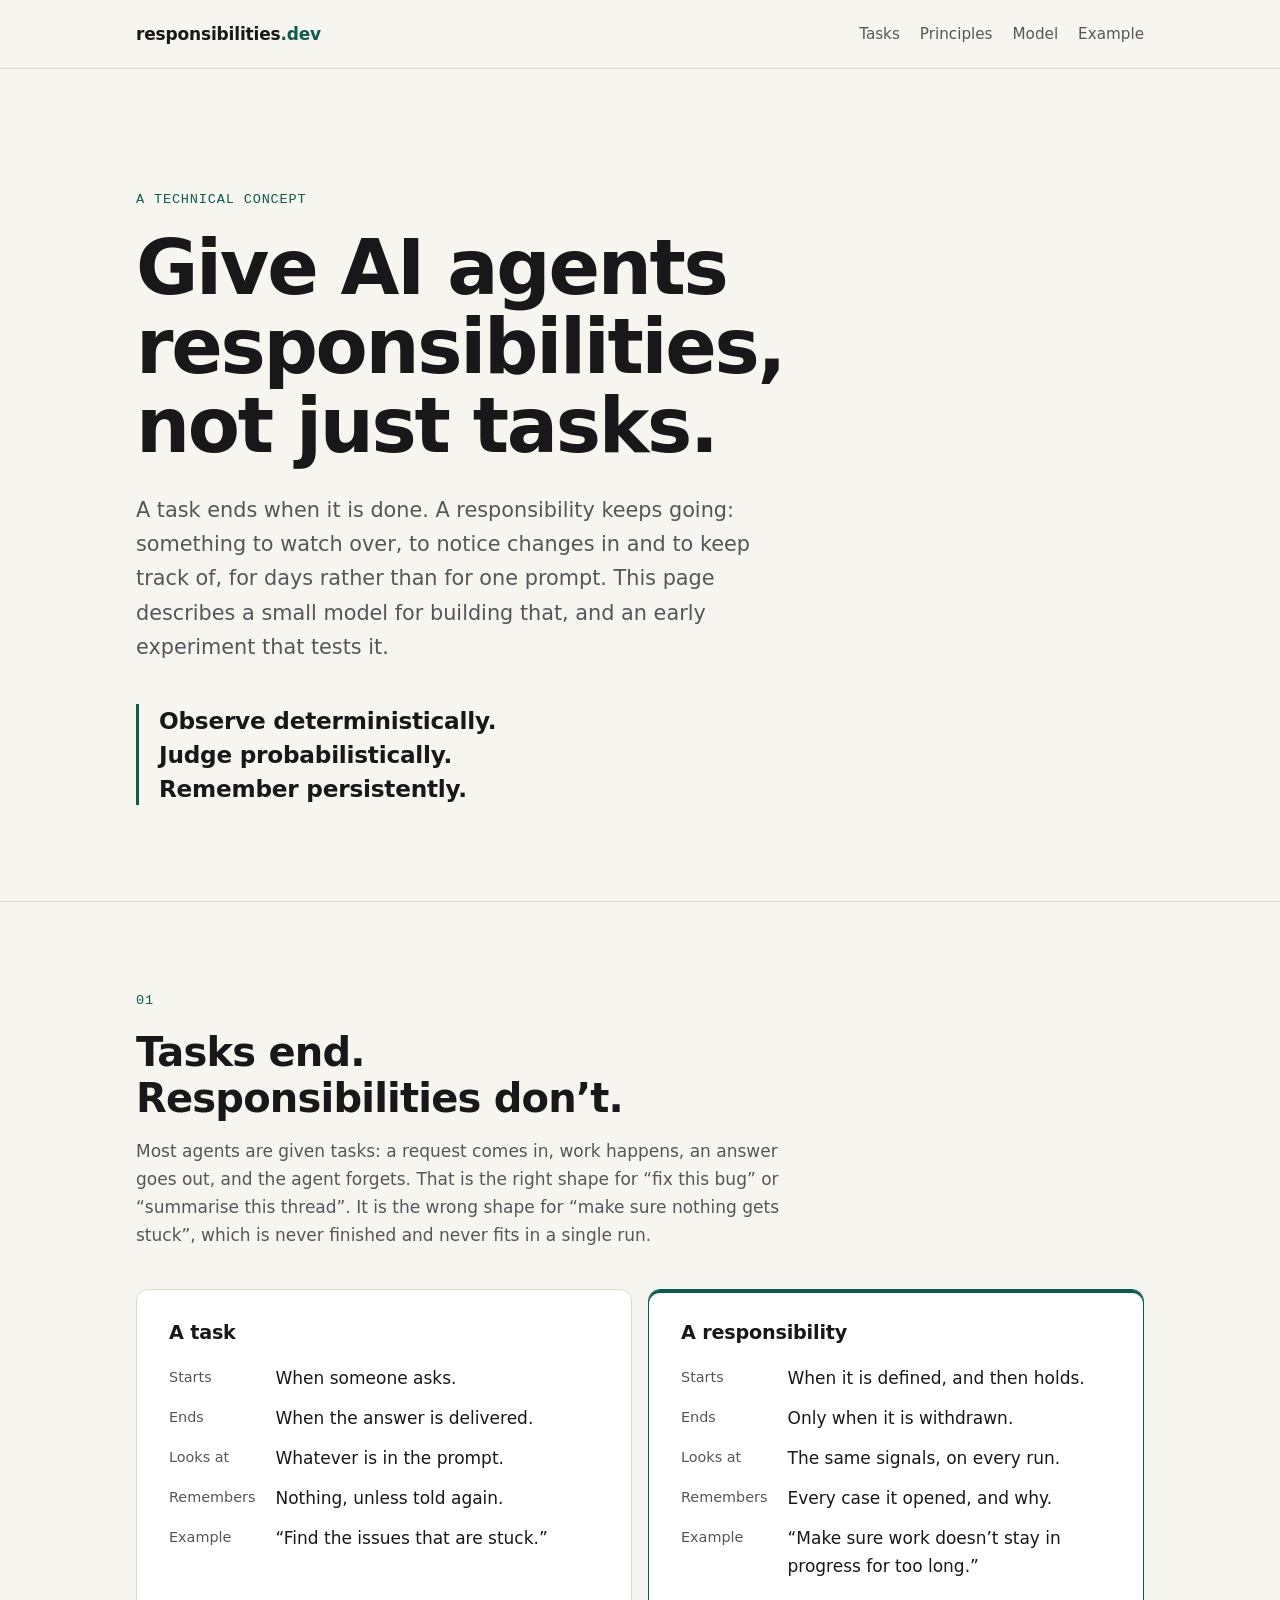
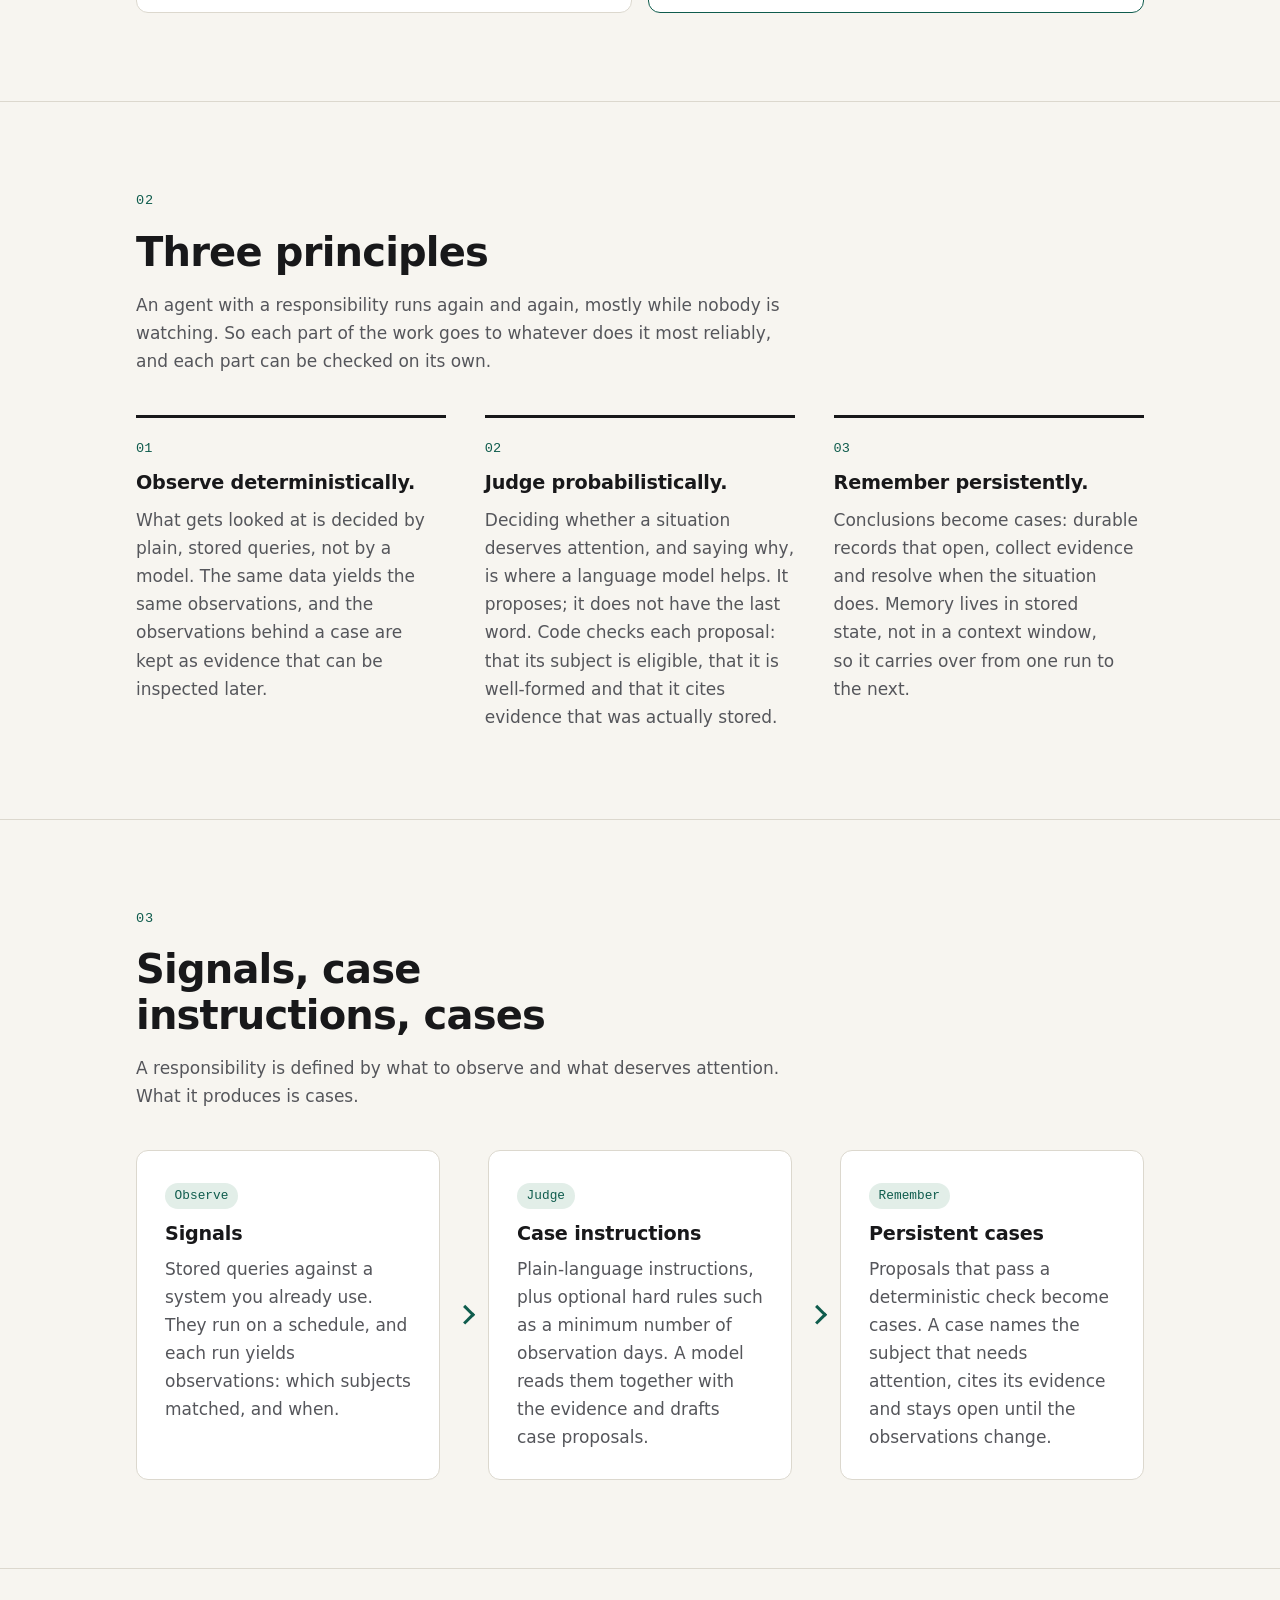
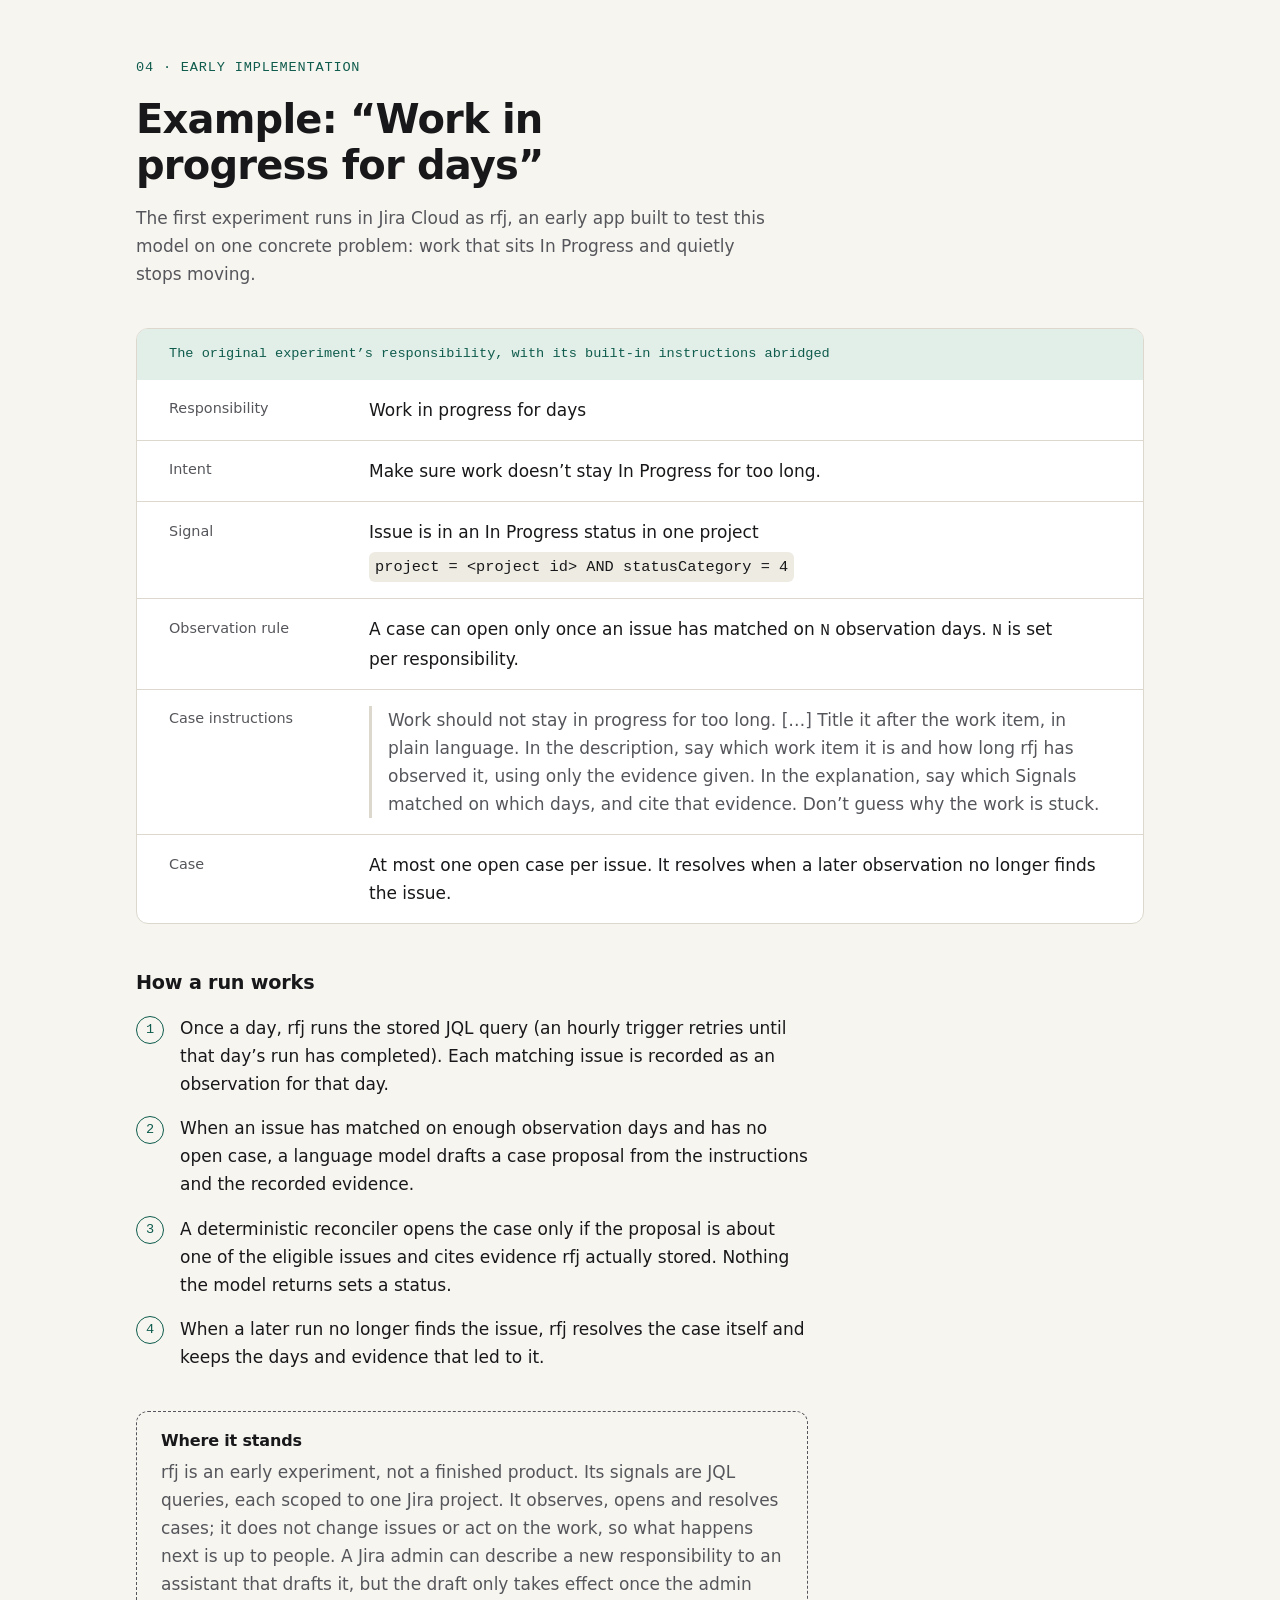
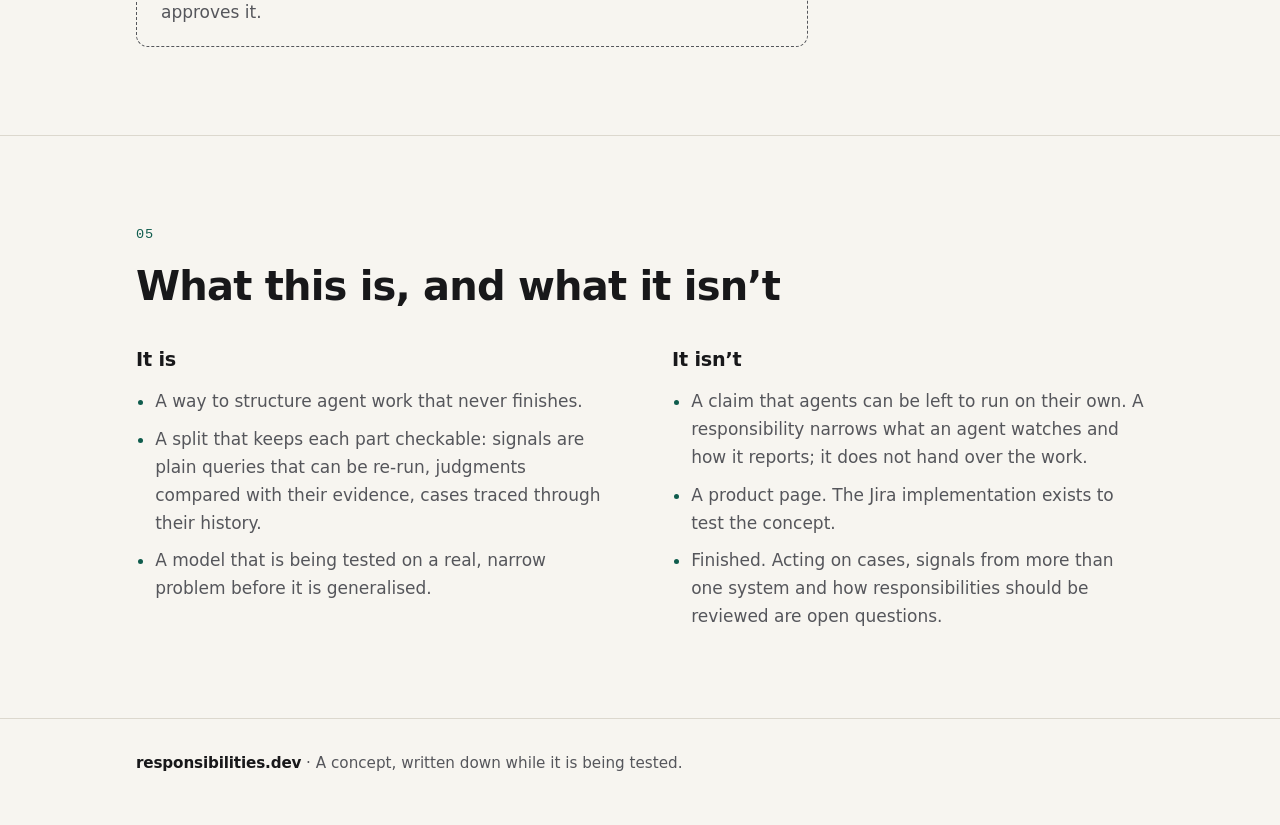
==== index.html @ e07d8abc "Add responsibilities.dev concept site One-page static site (HTML and CSS, no build or dependencies) " ====
<!doctype html>
<html lang="en">
<head>
  <meta charset="utf-8">
  <meta name="viewport" content="width=device-width, initial-scale=1">
  <title>Give AI agents responsibilities, not just tasks · responsibilities.dev</title>
  <meta name="description" content="A technical concept for AI agents with ongoing responsibilities: observe deterministically, judge probabilistically, remember persistently. Signals, case instructions and persistent cases.">
  <link rel="canonical" href="https://responsibilities.dev/">
  <meta name="color-scheme" content="light dark">
  <meta name="theme-color" content="#f7f5f0" media="(prefers-color-scheme: light)">
  <meta name="theme-color" content="#111315" media="(prefers-color-scheme: dark)">
  <meta property="og:type" content="website">
  <meta property="og:site_name" content="responsibilities.dev">
  <meta property="og:url" content="https://responsibilities.dev/">
  <meta property="og:title" content="Give AI agents responsibilities, not just tasks">
  <meta property="og:description" content="Observe deterministically. Judge probabilistically. Remember persistently. A technical concept for agents whose work never finishes.">
  <meta name="twitter:card" content="summary">
  <link rel="icon" href="favicon.svg" type="image/svg+xml">
  <link rel="stylesheet" href="styles.css">
</head>
<body>
  <a class="skip-link" href="#main">Skip to content</a>

  <header class="site-header">
    <div class="wrap header-inner">
      <a class="brand" href="./">responsibilities<span>.dev</span></a>
      <nav aria-label="On this page">
        <ul role="list">
          <li><a href="#tasks">Tasks</a></li>
          <li><a href="#principles">Principles</a></li>
          <li><a href="#model">Model</a></li>
          <li><a href="#example">Example</a></li>
        </ul>
      </nav>
    </div>
  </header>

  <main id="main" tabindex="-1">
    <section class="hero" aria-labelledby="hero-title">
      <div class="wrap">
        <p class="eyebrow">A technical concept</p>
        <h1 id="hero-title">Give AI agents responsibilities, not just&nbsp;tasks.</h1>
        <p class="lede">A task ends when it is done. A responsibility keeps going: something to watch over, to notice changes in and to keep track of, for days rather than for one prompt. This page describes a small model for building that, and an early experiment that tests it.</p>
        <p class="motto">
          <span>Observe deterministically.</span>
          <span>Judge probabilistically.</span>
          <span>Remember persistently.</span>
        </p>
      </div>
    </section>

    <section id="tasks" class="section" aria-labelledby="tasks-title">
      <div class="wrap">
        <div class="section-head">
          <p class="eyebrow">01</p>
          <h2 id="tasks-title">Tasks end. Responsibilities don’t.</h2>
          <p>Most agents are given tasks: a request comes in, work happens, an answer goes out, and the agent forgets. That is the right shape for “fix this bug” or “summarise this thread”. It is the wrong shape for “make sure nothing gets stuck”, which is never finished and never fits in a single run.</p>
        </div>
        <div class="compare">
          <article class="card">
            <h3>A task</h3>
            <dl>
              <dt>Starts</dt><dd>When someone asks.</dd>
              <dt>Ends</dt><dd>When the answer is delivered.</dd>
              <dt>Looks at</dt><dd>Whatever is in the prompt.</dd>
              <dt>Remembers</dt><dd>Nothing, unless told again.</dd>
              <dt>Example</dt><dd>“Find the issues that are stuck.”</dd>
            </dl>
          </article>
          <article class="card card-accent">
            <h3>A responsibility</h3>
            <dl>
              <dt>Starts</dt><dd>When it is defined, and then holds.</dd>
              <dt>Ends</dt><dd>Only when it is withdrawn.</dd>
              <dt>Looks at</dt><dd>The same signals, on every run.</dd>
              <dt>Remembers</dt><dd>Every case it opened, and why.</dd>
              <dt>Example</dt><dd>“Make sure work doesn’t stay in progress for too long.”</dd>
            </dl>
          </article>
        </div>
      </div>
    </section>

    <section id="principles" class="section" aria-labelledby="principles-title">
      <div class="wrap">
        <div class="section-head">
          <p class="eyebrow">02</p>
          <h2 id="principles-title">Three principles</h2>
          <p>An agent with a responsibility runs again and again, mostly while nobody is watching. So each part of the work goes to whatever does it most reliably, and each part can be checked on its own.</p>
        </div>
        <ol class="principles" role="list">
          <li>
            <h3>Observe deterministically.</h3>
            <p>What gets looked at is decided by plain, stored queries, not by a model. The same data yields the same observations, and the observations behind a case are kept as evidence that can be inspected later.</p>
          </li>
          <li>
            <h3>Judge probabilistically.</h3>
            <p>Deciding whether a situation deserves attention, and saying why, is where a language model helps. It proposes; it does not have the last word. Code checks each proposal: that its subject is eligible, that it is well-formed and that it cites evidence that was actually stored.</p>
          </li>
          <li>
            <h3>Remember persistently.</h3>
            <p>Conclusions become cases: durable records that open, collect evidence and resolve when the situation does. Memory lives in stored state, not in a context window, so it carries over from one run to the next.</p>
          </li>
        </ol>
      </div>
    </section>

    <section id="model" class="section" aria-labelledby="model-title">
      <div class="wrap">
        <div class="section-head">
          <p class="eyebrow">03</p>
          <h2 id="model-title">Signals, case instructions, cases</h2>
          <p>A responsibility is defined by what to observe and what deserves attention. What it produces is cases.</p>
        </div>
        <ol class="flow" role="list">
          <li>
            <p class="tag">Observe</p>
            <h3>Signals</h3>
            <p>Stored queries against a system you already use. They run on a schedule, and each run yields observations: which subjects matched, and when.</p>
          </li>
          <li>
            <p class="tag">Judge</p>
            <h3>Case instructions</h3>
            <p>Plain-language instructions, plus optional hard rules such as a minimum number of observation days. A model reads them together with the evidence and drafts case proposals.</p>
          </li>
          <li>
            <p class="tag">Remember</p>
            <h3>Persistent cases</h3>
            <p>Proposals that pass a deterministic check become cases. A case names the subject that needs attention, cites its evidence and stays open until the observations change.</p>
          </li>
        </ol>
      </div>
    </section>

    <section id="example" class="section" aria-labelledby="example-title">
      <div class="wrap">
        <div class="section-head">
          <p class="eyebrow">04 · Early implementation</p>
          <h2 id="example-title">Example: “Work in progress for days”</h2>
          <p>The first experiment runs in Jira Cloud as rfj, an early app built to test this model on one concrete problem: work that sits In Progress and quietly stops moving.</p>
        </div>

        <figure class="spec">
          <figcaption>The original experiment’s responsibility, with its built-in instructions abridged</figcaption>
          <dl>
            <div>
              <dt>Responsibility</dt>
              <dd>Work in progress for days</dd>
            </div>
            <div>
              <dt>Intent</dt>
              <dd>Make sure work doesn’t stay In Progress for too long.</dd>
            </div>
            <div>
              <dt>Signal</dt>
              <dd>Issue is in an In Progress status in one project<br><code>project = &lt;project id&gt; AND statusCategory = 4</code></dd>
            </div>
            <div>
              <dt>Observation rule</dt>
              <dd>A case can open only once an issue has matched on <var>N</var> observation days. <var>N</var> is set per responsibility.</dd>
            </div>
            <div>
              <dt>Case instructions</dt>
              <dd>
                <blockquote>
                  <p>Work should not stay in progress for too long. […] Title it after the work item, in plain language. In the description, say which work item it is and how long rfj has observed it, using only the evidence given. In the explanation, say which Signals matched on which days, and cite that evidence. Don’t guess why the work is stuck.</p>
                </blockquote>
              </dd>
            </div>
            <div>
              <dt>Case</dt>
              <dd>At most one open case per issue. It resolves when a later observation no longer finds the issue.</dd>
            </div>
          </dl>
        </figure>

        <h3 class="subhead">How a run works</h3>
        <ol class="steps" role="list">
          <li>Once a day, rfj runs the stored JQL query (an hourly trigger retries until that day’s run has completed). Each matching issue is recorded as an observation for that day.</li>
          <li>When an issue has matched on enough observation days and has no open case, a language model drafts a case proposal from the instructions and the recorded evidence.</li>
          <li>A deterministic reconciler opens the case only if the proposal is about one of the eligible issues and cites evidence rfj actually stored. Nothing the model returns sets a status.</li>
          <li>When a later run no longer finds the issue, rfj resolves the case itself and keeps the days and evidence that led to it.</li>
        </ol>

        <aside class="note" aria-labelledby="note-title">
          <h3 id="note-title">Where it stands</h3>
          <p>rfj is an early experiment, not a finished product. Its signals are JQL queries, each scoped to one Jira project. It observes, opens and resolves cases; it does not change issues or act on the work, so what happens next is up to people. A Jira admin can describe a new responsibility to an assistant that drafts it, but the draft only takes effect once the admin approves it.</p>
        </aside>
      </div>
    </section>

    <section id="scope" class="section" aria-labelledby="scope-title">
      <div class="wrap">
        <div class="section-head">
          <p class="eyebrow">05</p>
          <h2 id="scope-title">What this is, and what it isn’t</h2>
        </div>
        <div class="columns">
          <div>
            <h3>It is</h3>
            <ul>
              <li>A way to structure agent work that never finishes.</li>
              <li>A split that keeps each part checkable: signals are plain queries that can be re-run, judgments compared with their evidence, cases traced through their history.</li>
              <li>A model that is being tested on a real, narrow problem before it is generalised.</li>
            </ul>
          </div>
          <div>
            <h3>It isn’t</h3>
            <ul>
              <li>A claim that agents can be left to run on their own. A responsibility narrows what an agent watches and how it reports; it does not hand over the work.</li>
              <li>A product page. The Jira implementation exists to test the concept.</li>
              <li>Finished. Acting on cases, signals from more than one system and how responsibilities should be reviewed are open questions.</li>
            </ul>
          </div>
        </div>
      </div>
    </section>
  </main>

  <footer class="site-footer">
    <div class="wrap">
      <p><span class="brand-text">responsibilities.dev</span> · A concept, written down while it is being tested.</p>
    </div>
  </footer>
</body>
</html>
---- styles.css ----
:root {
  color-scheme: light dark;
  --bg: #f7f5f0;
  --surface: #ffffff;
  --ink: #18181a;
  --muted: #55565b;
  --line: #dcd8ce;
  --accent: #0f5c4d;
  --accent-soft: #e2eee8;
  --code-bg: #eeebe3;
  --wrap: 68rem;
  --measure: 42rem;
  --radius: 12px;
  --sans: system-ui, -apple-system, "Segoe UI", Roboto, "Helvetica Neue", Arial, sans-serif;
  --mono: ui-monospace, SFMono-Regular, Menlo, Consolas, "Liberation Mono", monospace;
}

@media (prefers-color-scheme: dark) {
  :root {
    --bg: #111315;
    --surface: #181b1e;
    --ink: #ecebe6;
    --muted: #a8aaad;
    --line: #2d3135;
    --accent: #6fd3bb;
    --accent-soft: #15302a;
    --code-bg: #20252a;
  }
}

*,
*::before,
*::after {
  box-sizing: border-box;
}

html {
  -webkit-text-size-adjust: 100%;
  text-size-adjust: 100%;
}

@media (prefers-reduced-motion: no-preference) {
  html {
    scroll-behavior: smooth;
  }
}

body {
  margin: 0;
  background: var(--bg);
  color: var(--ink);
  font: 1.0625rem/1.65 var(--sans);
}

h1,
h2,
h3 {
  line-height: 1.15;
  text-wrap: balance;
  overflow-wrap: break-word;
}

p,
li,
dd {
  text-wrap: pretty;
}

a {
  color: var(--accent);
  text-underline-offset: 0.2em;
}

:focus-visible {
  outline: 3px solid var(--accent);
  outline-offset: 3px;
  border-radius: 4px;
}

main:focus {
  outline: none;
}

code {
  font-family: var(--mono);
  font-size: 0.9em;
  background: var(--code-bg);
  border-radius: 6px;
  padding: 0.15em 0.4em;
  overflow-wrap: anywhere;
}

var {
  font-family: var(--mono);
  font-style: normal;
  font-size: 0.95em;
}

.wrap {
  max-width: var(--wrap);
  margin-inline: auto;
  padding-inline: clamp(1.25rem, 4vw, 2.5rem);
}

.skip-link {
  position: absolute;
  left: 1rem;
  top: -4rem;
  z-index: 10;
  padding: 0.6rem 1rem;
  background: var(--ink);
  color: var(--bg);
  border-radius: 8px;
  font-weight: 600;
  text-decoration: none;
}

.skip-link:focus {
  top: 1rem;
}

/* Header */

.site-header {
  border-bottom: 1px solid var(--line);
}

.header-inner {
  display: flex;
  flex-wrap: wrap;
  align-items: center;
  justify-content: space-between;
  gap: 0.5rem 1.5rem;
  padding-block: 1rem;
}

.brand,
.brand-text {
  font-weight: 700;
  letter-spacing: -0.01em;
  color: var(--ink);
}

.brand {
  text-decoration: none;
}

.brand span {
  color: var(--accent);
}

.site-header ul {
  display: flex;
  flex-wrap: wrap;
  gap: 0.25rem 1.25rem;
  margin: 0;
  padding: 0;
  list-style: none;
  font-size: 0.95rem;
}

.site-header nav a {
  display: inline-block;
  padding-block: 0.35rem;
  color: var(--muted);
  text-decoration: none;
}

.site-header nav a:hover {
  color: var(--ink);
  text-decoration: underline;
}

/* Hero */

.hero {
  padding-block: clamp(3.5rem, 10vw, 7.5rem) clamp(3rem, 8vw, 6rem);
}

.eyebrow {
  margin: 0 0 1rem;
  color: var(--accent);
  font-family: var(--mono);
  font-size: 0.85rem;
  letter-spacing: 0.06em;
  text-transform: uppercase;
}

h1 {
  max-width: 15ch;
  margin: 0;
  font-size: clamp(2.5rem, 4.5vw + 1.25rem, 4.75rem);
  line-height: 1.04;
  letter-spacing: -0.03em;
}

.lede {
  max-width: var(--measure);
  margin: 1.75rem 0 0;
  color: var(--muted);
  font-size: clamp(1.125rem, 0.5vw + 1rem, 1.3rem);
}

.motto {
  margin: 2.5rem 0 0;
  padding-left: 1.25rem;
  border-left: 3px solid var(--accent);
  font-size: clamp(1.15rem, 1vw + 0.9rem, 1.45rem);
  font-weight: 600;
  line-height: 1.45;
  letter-spacing: -0.01em;
}

.motto span {
  display: block;
}

/* Sections */

.section {
  padding-block: clamp(3rem, 8vw, 5.5rem);
  border-top: 1px solid var(--line);
}

.section-head {
  max-width: var(--measure);
  margin-bottom: 2.5rem;
}

.section-head h2 {
  margin: 0;
  font-size: clamp(1.75rem, 2vw + 1rem, 2.5rem);
  letter-spacing: -0.02em;
}

.section-head h2 + p {
  margin: 1rem 0 0;
  color: var(--muted);
}

h3 {
  margin: 0;
  font-size: 1.2rem;
  letter-spacing: -0.01em;
}

/* Tasks vs responsibilities */

.compare {
  display: grid;
  grid-template-columns: repeat(auto-fit, minmax(min(100%, 22rem), 1fr));
  gap: 1rem;
}

.card {
  padding: clamp(1.25rem, 3vw, 2rem);
  background: var(--surface);
  border: 1px solid var(--line);
  border-radius: var(--radius);
}

.card-accent {
  border-color: var(--accent);
  box-shadow: inset 0 3px 0 var(--accent);
}

.card dl {
  display: grid;
  grid-template-columns: max-content 1fr;
  gap: 0.75rem 1.25rem;
  margin: 1.25rem 0 0;
}

.card dt {
  color: var(--muted);
  font-size: 0.9rem;
  padding-top: 0.1rem;
}

.card dd {
  margin: 0;
}

/* Principles */

.principles {
  display: grid;
  grid-template-columns: repeat(auto-fit, minmax(min(100%, 18rem), 1fr));
  gap: clamp(1.5rem, 3vw, 2.5rem);
  margin: 0;
  padding: 0;
  list-style: none;
  counter-reset: principle;
}

.principles li {
  counter-increment: principle;
  padding-top: 1.25rem;
  border-top: 3px solid var(--ink);
}

.principles li::before {
  content: counter(principle, decimal-leading-zero);
  content: counter(principle, decimal-leading-zero) / "";
  display: block;
  margin-bottom: 0.75rem;
  color: var(--accent);
  font-family: var(--mono);
  font-size: 0.85rem;
}

.principles p {
  margin: 0.75rem 0 0;
  color: var(--muted);
}

/* Flow: signals -> case instructions -> cases */

.flow {
  display: grid;
  grid-template-columns: repeat(3, 1fr);
  gap: 3rem;
  margin: 0;
  padding: 0;
  list-style: none;
}

.flow li {
  position: relative;
  padding: clamp(1.25rem, 2.5vw, 1.75rem);
  background: var(--surface);
  border: 1px solid var(--line);
  border-radius: var(--radius);
}

/* Arrow between steps, drawn with borders so it has no text to announce. */
.flow li + li::before {
  content: "";
  position: absolute;
  top: 50%;
  left: -1.95rem;
  width: 0.9rem;
  height: 0.9rem;
  border-top: 3px solid var(--accent);
  border-right: 3px solid var(--accent);
  transform: translateY(-50%) rotate(45deg);
}

.flow .tag {
  display: inline-block;
  margin: 0 0 0.9rem;
  padding: 0.15rem 0.6rem;
  background: var(--accent-soft);
  color: var(--accent);
  border-radius: 999px;
  font-family: var(--mono);
  font-size: 0.8rem;
}

.flow li > p:last-child {
  margin: 0.6rem 0 0;
  color: var(--muted);
}

@media (max-width: 56rem) {
  .flow {
    grid-template-columns: 1fr;
    gap: 2.75rem;
  }

  .flow li + li::before {
    top: -1.85rem;
    left: 50%;
    transform: translateX(-50%) rotate(135deg);
  }
}

/* Example */

.spec {
  margin: 0;
  background: var(--surface);
  border: 1px solid var(--line);
  border-radius: var(--radius);
  overflow: hidden;
}

.spec figcaption {
  padding: 0.9rem clamp(1.25rem, 3vw, 2rem);
  background: var(--accent-soft);
  color: var(--accent);
  font-family: var(--mono);
  font-size: 0.85rem;
}

.spec dl {
  margin: 0;
}

.spec dl > div {
  display: grid;
  grid-template-columns: 11rem 1fr;
  gap: 0.25rem 1.5rem;
  padding: 1rem clamp(1.25rem, 3vw, 2rem);
  border-top: 1px solid var(--line);
}

.spec dl > div:first-child {
  border-top: 0;
}

.spec dt {
  color: var(--muted);
  font-size: 0.9rem;
  padding-top: 0.1rem;
}

.spec dd {
  margin: 0;
}

.spec dd code {
  display: inline-block;
  margin-top: 0.4rem;
}

.spec blockquote {
  margin: 0;
  padding-left: 1rem;
  border-left: 3px solid var(--line);
  color: var(--muted);
}

.spec blockquote p {
  margin: 0;
}

@media (max-width: 40rem) {
  .spec dl > div {
    grid-template-columns: 1fr;
  }
}

.subhead {
  margin: 3rem 0 1.25rem;
}

.steps {
  max-width: var(--measure);
  margin: 0;
  padding: 0;
  list-style: none;
  counter-reset: step;
}

.steps li {
  position: relative;
  counter-increment: step;
  padding-left: 2.75rem;
}

.steps li + li {
  margin-top: 1rem;
}

.steps li::before {
  content: counter(step);
  content: counter(step) / "";
  position: absolute;
  left: 0;
  top: 0.1rem;
  display: grid;
  place-items: center;
  width: 1.75rem;
  height: 1.75rem;
  border: 1.5px solid var(--accent);
  border-radius: 50%;
  color: var(--accent);
  font-family: var(--mono);
  font-size: 0.85rem;
}

.note {
  max-width: var(--measure);
  margin-top: 2.5rem;
  padding: 1.25rem 1.5rem;
  border: 1px dashed var(--muted);
  border-radius: var(--radius);
}

.note h3 {
  font-size: 1rem;
}

.note p {
  margin: 0.5rem 0 0;
  color: var(--muted);
}

/* Scope */

.columns {
  display: grid;
  grid-template-columns: repeat(auto-fit, minmax(min(100%, 22rem), 1fr));
  gap: 2rem clamp(2rem, 5vw, 4rem);
}

.columns ul {
  margin: 1rem 0 0;
  padding-left: 1.2rem;
  color: var(--muted);
}

.columns li + li {
  margin-top: 0.6rem;
}

.columns li::marker {
  color: var(--accent);
}

/* Footer */

.site-footer {
  padding-block: 2rem 3rem;
  border-top: 1px solid var(--line);
  color: var(--muted);
  font-size: 0.95rem;
}

.site-footer p {
  margin: 0;
}

@media print {
  .site-header nav,
  .skip-link {
    display: none;
  }

  .section {
    break-inside: avoid-page;
  }
}
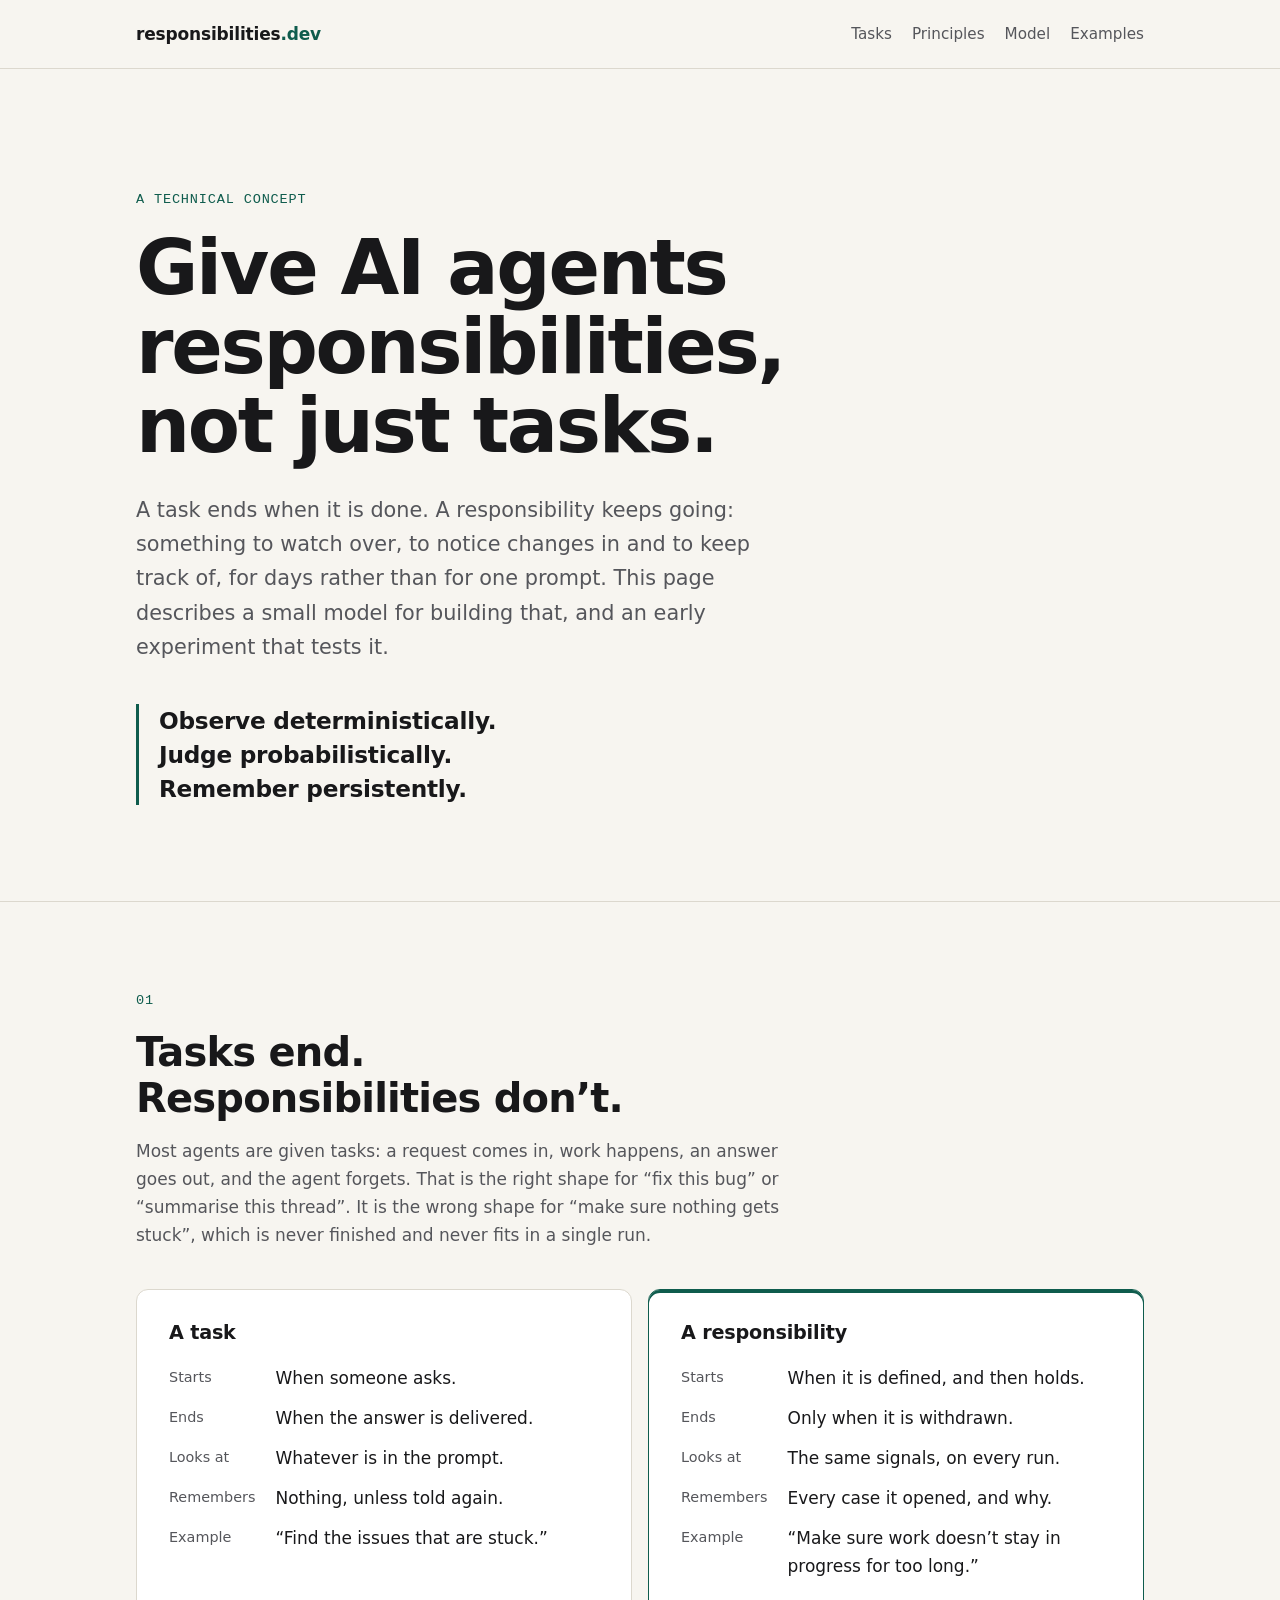
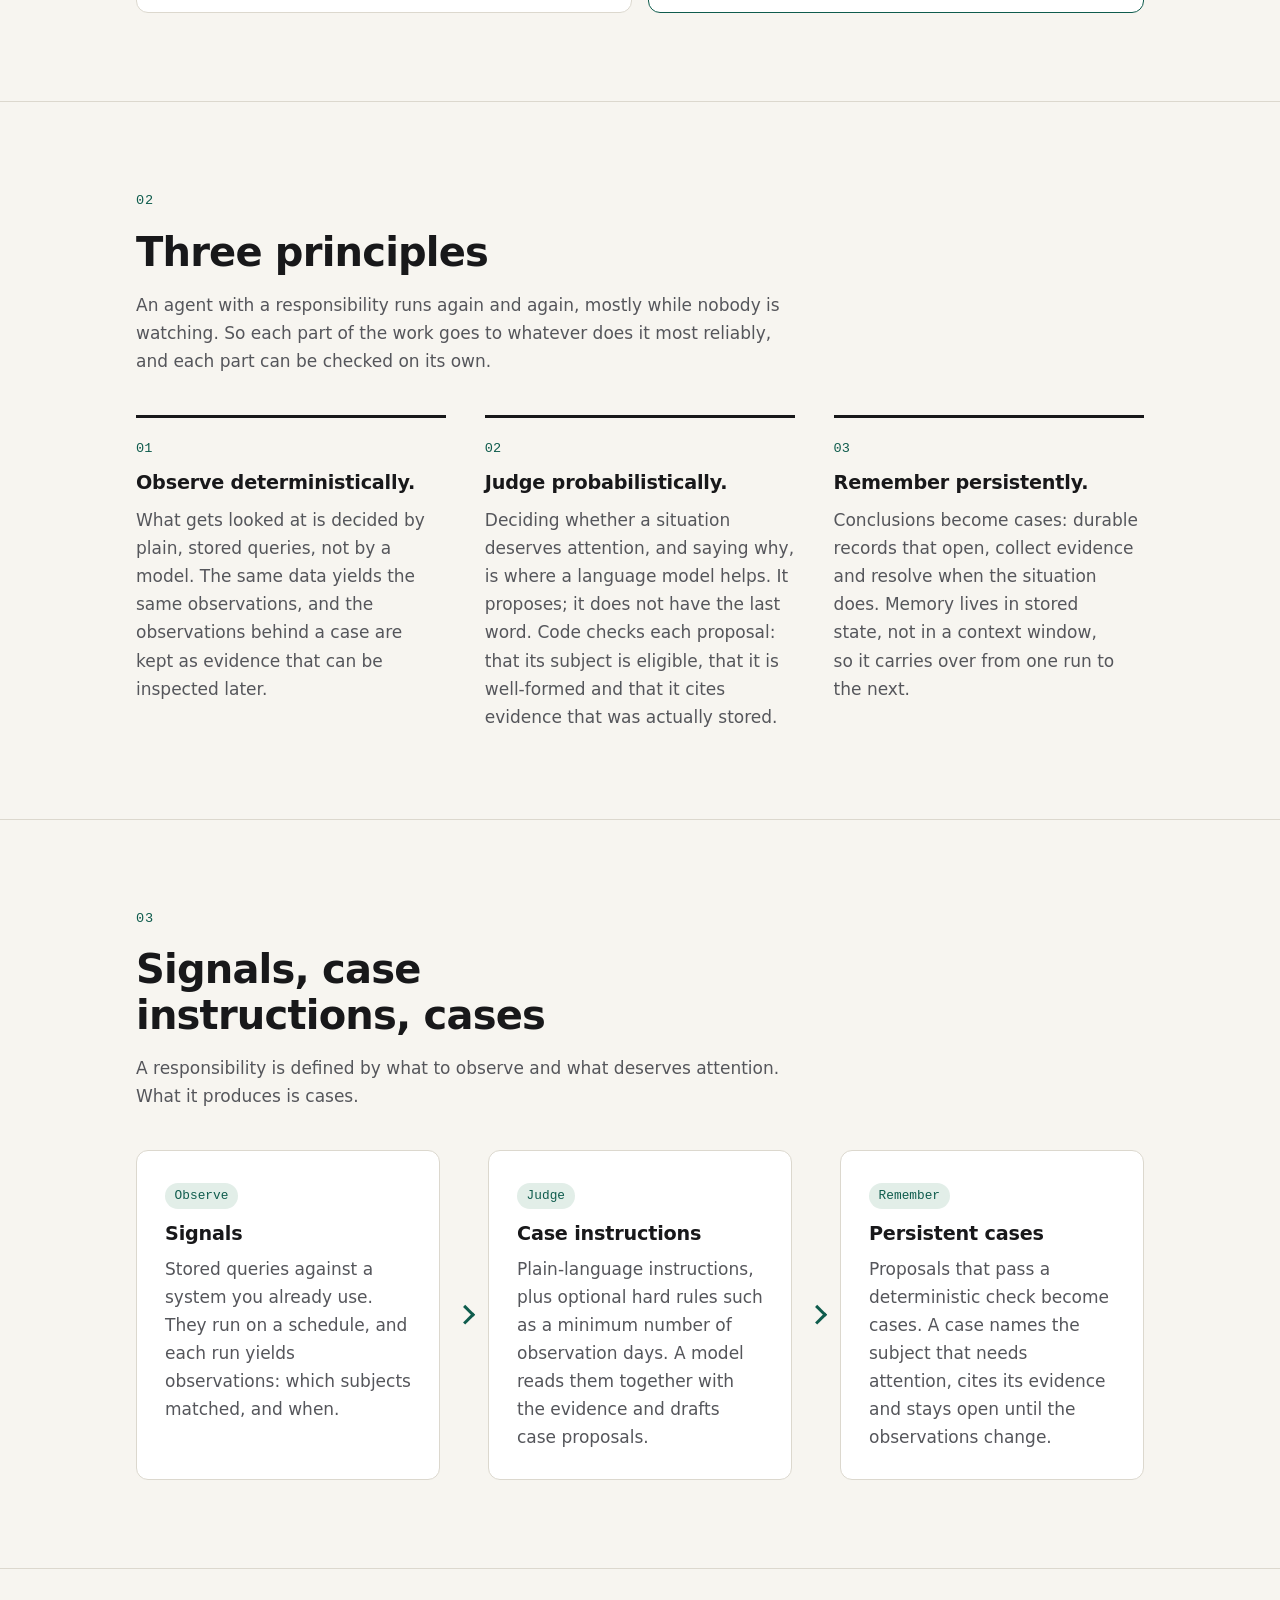
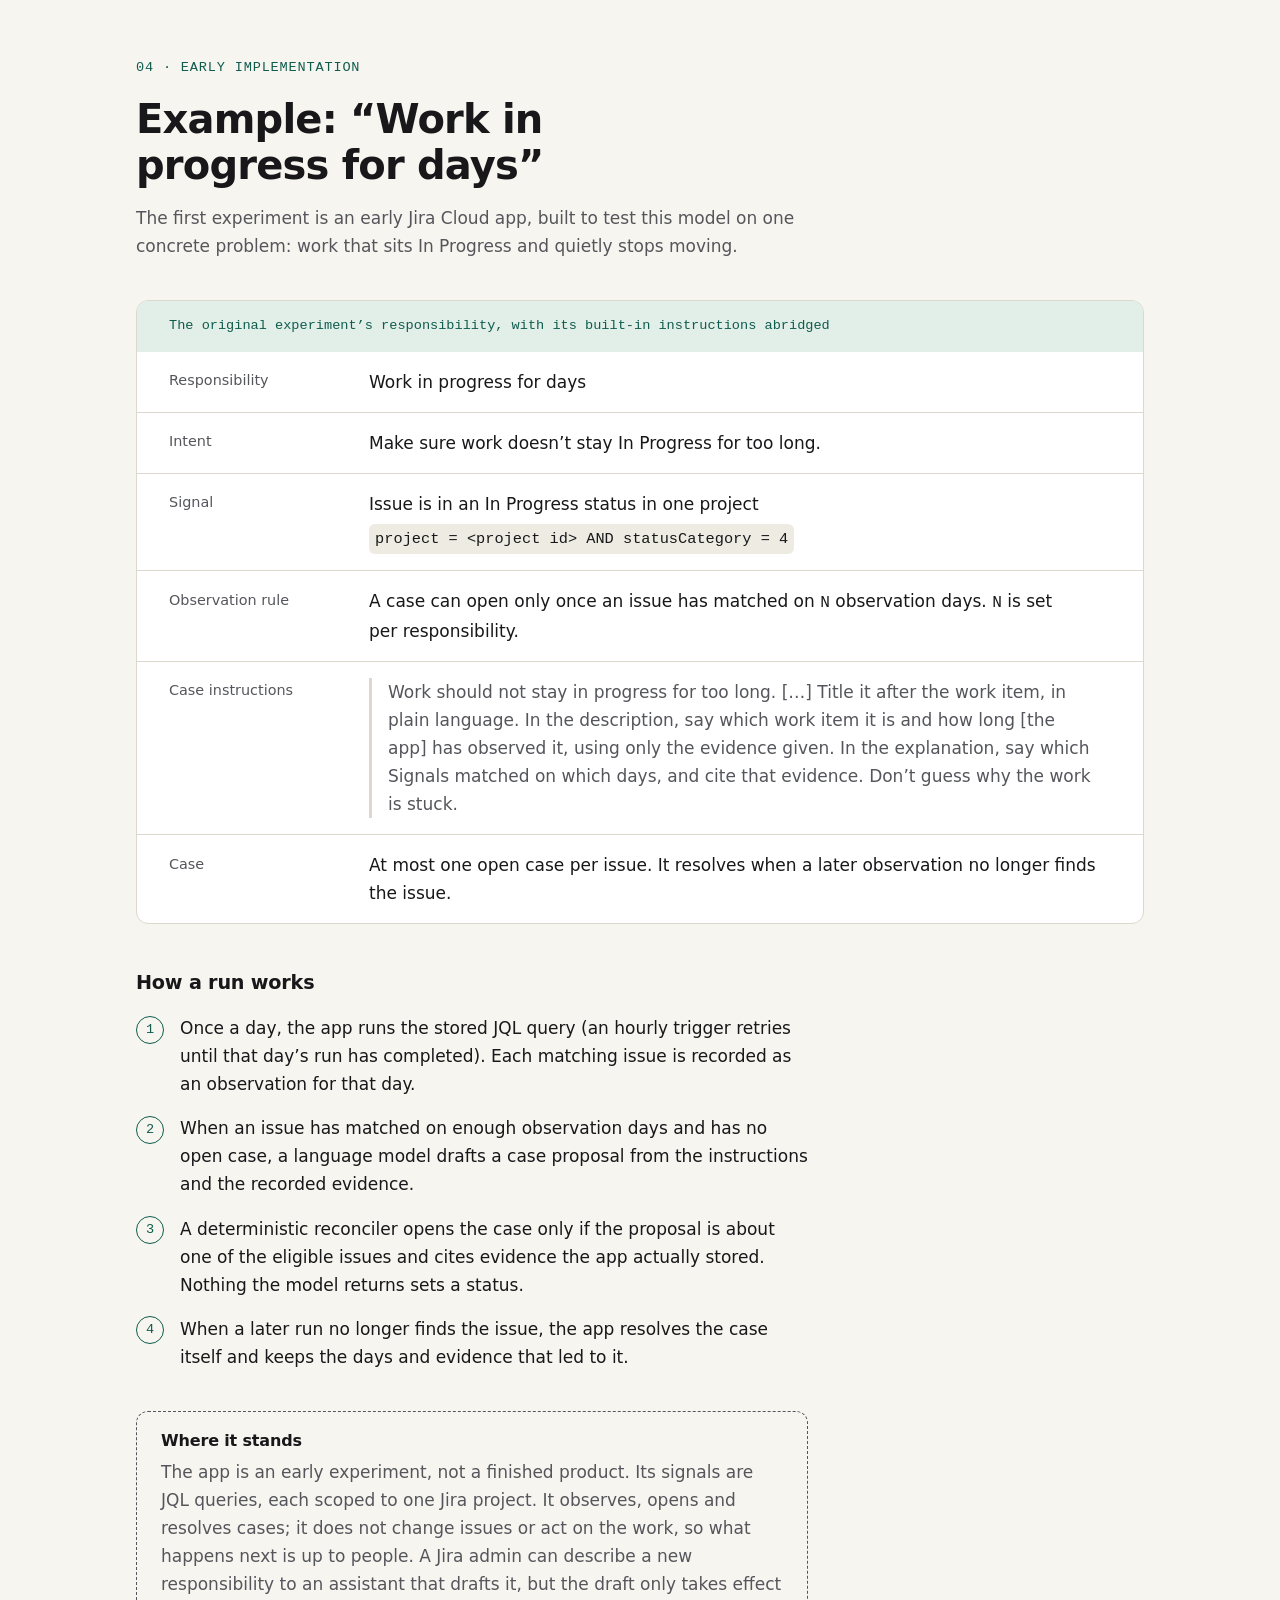
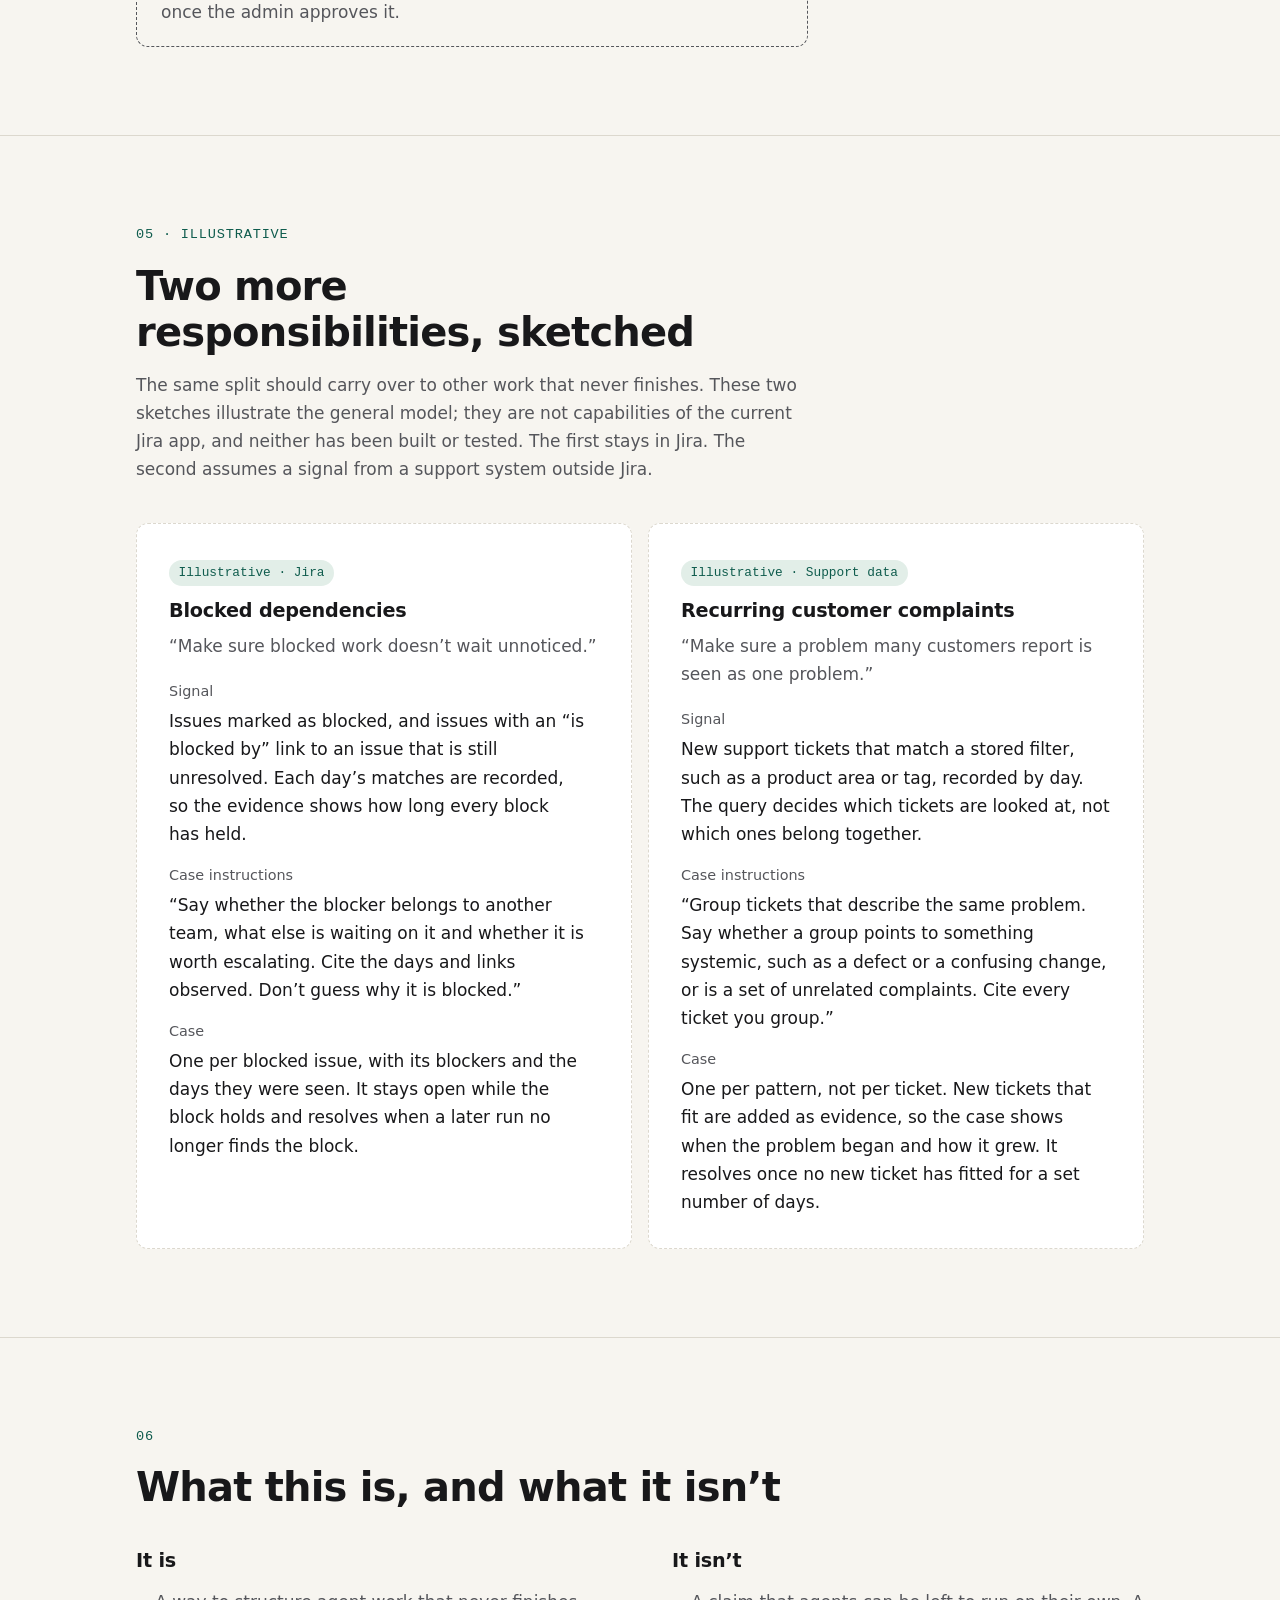
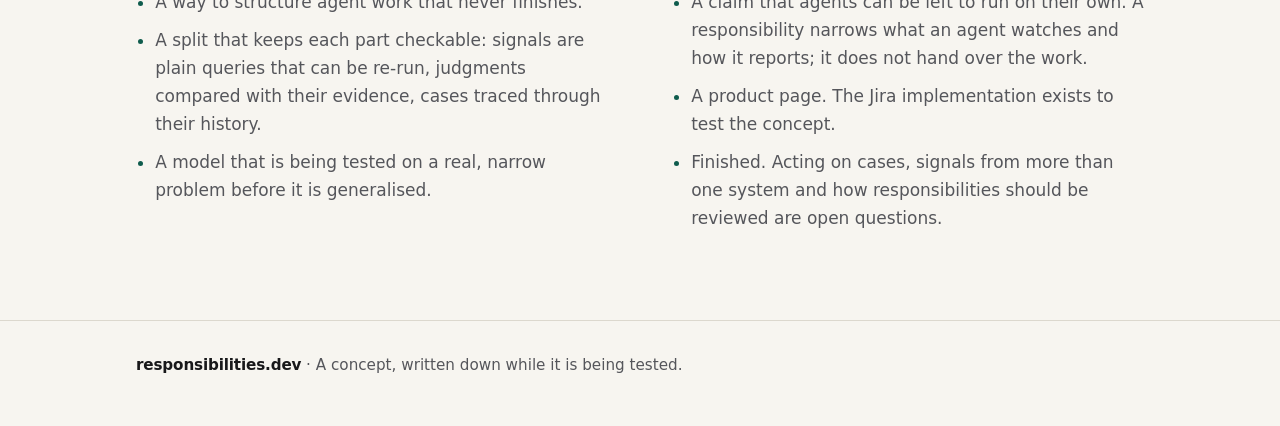
==== commit 37ab094c: "Add two illustrative examples and stop naming the Jira app Keep "Work in progress for days" as the i" ====
--- a/index.html
+++ b/index.html
@@ -29,7 +29,7 @@
           <li><a href="#tasks">Tasks</a></li>
           <li><a href="#principles">Principles</a></li>
           <li><a href="#model">Model</a></li>
-          <li><a href="#example">Example</a></li>
+          <li><a href="#example">Examples</a></li>
         </ul>
       </nav>
     </div>
@@ -137,7 +137,7 @@
         <div class="section-head">
           <p class="eyebrow">04 · Early implementation</p>
           <h2 id="example-title">Example: “Work in progress for days”</h2>
-          <p>The first experiment runs in Jira Cloud as rfj, an early app built to test this model on one concrete problem: work that sits In Progress and quietly stops moving.</p>
+          <p>The first experiment is an early Jira Cloud app, built to test this model on one concrete problem: work that sits In Progress and quietly stops moving.</p>
         </div>
 
         <figure class="spec">
@@ -163,7 +163,7 @@
               <dt>Case instructions</dt>
               <dd>
                 <blockquote>
-                  <p>Work should not stay in progress for too long. […] Title it after the work item, in plain language. In the description, say which work item it is and how long rfj has observed it, using only the evidence given. In the explanation, say which Signals matched on which days, and cite that evidence. Don’t guess why the work is stuck.</p>
+                  <p>Work should not stay in progress for too long. […] Title it after the work item, in plain language. In the description, say which work item it is and how long [the app] has observed it, using only the evidence given. In the explanation, say which Signals matched on which days, and cite that evidence. Don’t guess why the work is stuck.</p>
                 </blockquote>
               </dd>
             </div>
@@ -176,23 +176,61 @@
 
         <h3 class="subhead">How a run works</h3>
         <ol class="steps" role="list">
-          <li>Once a day, rfj runs the stored JQL query (an hourly trigger retries until that day’s run has completed). Each matching issue is recorded as an observation for that day.</li>
+          <li>Once a day, the app runs the stored JQL query (an hourly trigger retries until that day’s run has completed). Each matching issue is recorded as an observation for that day.</li>
           <li>When an issue has matched on enough observation days and has no open case, a language model drafts a case proposal from the instructions and the recorded evidence.</li>
-          <li>A deterministic reconciler opens the case only if the proposal is about one of the eligible issues and cites evidence rfj actually stored. Nothing the model returns sets a status.</li>
-          <li>When a later run no longer finds the issue, rfj resolves the case itself and keeps the days and evidence that led to it.</li>
+          <li>A deterministic reconciler opens the case only if the proposal is about one of the eligible issues and cites evidence the app actually stored. Nothing the model returns sets a status.</li>
+          <li>When a later run no longer finds the issue, the app resolves the case itself and keeps the days and evidence that led to it.</li>
         </ol>
 
         <aside class="note" aria-labelledby="note-title">
           <h3 id="note-title">Where it stands</h3>
-          <p>rfj is an early experiment, not a finished product. Its signals are JQL queries, each scoped to one Jira project. It observes, opens and resolves cases; it does not change issues or act on the work, so what happens next is up to people. A Jira admin can describe a new responsibility to an assistant that drafts it, but the draft only takes effect once the admin approves it.</p>
+          <p>The app is an early experiment, not a finished product. Its signals are JQL queries, each scoped to one Jira project. It observes, opens and resolves cases; it does not change issues or act on the work, so what happens next is up to people. A Jira admin can describe a new responsibility to an assistant that drafts it, but the draft only takes effect once the admin approves it.</p>
         </aside>
       </div>
     </section>
 
+    <section id="sketches" class="section" aria-labelledby="sketches-title">
+      <div class="wrap">
+        <div class="section-head">
+          <p class="eyebrow">05 · Illustrative</p>
+          <h2 id="sketches-title">Two more responsibilities, sketched</h2>
+          <p>The same split should carry over to other work that never finishes. These two sketches illustrate the general model; they are not capabilities of the current Jira app, and neither has been built or tested. The first stays in Jira. The second assumes a signal from a support system outside Jira.</p>
+        </div>
+        <div class="compare">
+          <article class="card sketch">
+            <p class="tag">Illustrative · Jira</p>
+            <h3>Blocked dependencies</h3>
+            <p class="intent">“Make sure blocked work doesn’t wait unnoticed.”</p>
+            <dl>
+              <dt>Signal</dt>
+              <dd>Issues marked as blocked, and issues with an “is blocked by” link to an issue that is still unresolved. Each day’s matches are recorded, so the evidence shows how long every block has held.</dd>
+              <dt>Case instructions</dt>
+              <dd>“Say whether the blocker belongs to another team, what else is waiting on it and whether it is worth escalating. Cite the days and links observed. Don’t guess why it is blocked.”</dd>
+              <dt>Case</dt>
+              <dd>One per blocked issue, with its blockers and the days they were seen. It stays open while the block holds and resolves when a later run no longer finds the block.</dd>
+            </dl>
+          </article>
+          <article class="card sketch">
+            <p class="tag">Illustrative · Support data</p>
+            <h3>Recurring customer complaints</h3>
+            <p class="intent">“Make sure a problem many customers report is seen as one problem.”</p>
+            <dl>
+              <dt>Signal</dt>
+              <dd>New support tickets that match a stored filter, such as a product area or tag, recorded by day. The query decides which tickets are looked at, not which ones belong together.</dd>
+              <dt>Case instructions</dt>
+              <dd>“Group tickets that describe the same problem. Say whether a group points to something systemic, such as a defect or a confusing change, or is a set of unrelated complaints. Cite every ticket you group.”</dd>
+              <dt>Case</dt>
+              <dd>One per pattern, not per ticket. New tickets that fit are added as evidence, so the case shows when the problem began and how it grew. It resolves once no new ticket has fitted for a set number of days.</dd>
+            </dl>
+          </article>
+        </div>
+      </div>
+    </section>
+
     <section id="scope" class="section" aria-labelledby="scope-title">
       <div class="wrap">
         <div class="section-head">
-          <p class="eyebrow">05</p>
+          <p class="eyebrow">06</p>
           <h2 id="scope-title">What this is, and what it isn’t</h2>
         </div>
         <div class="columns">
--- a/styles.css
+++ b/styles.css
@@ -346,7 +346,8 @@
   transform: translateY(-50%) rotate(45deg);
 }
 
-.flow .tag {
+.flow .tag,
+.sketch .tag {
   display: inline-block;
   margin: 0 0 0.9rem;
   padding: 0.15rem 0.6rem;
@@ -497,6 +498,33 @@
   color: var(--muted);
 }
 
+/* Illustrative examples: dashed, like the note, because they are not built. */
+
+.sketch {
+  border-style: dashed;
+}
+
+.sketch .intent {
+  margin: 0.6rem 0 0;
+  color: var(--muted);
+}
+
+.sketch dl {
+  display: block;
+}
+
+.sketch dt {
+  padding-top: 0;
+}
+
+.sketch dt + dd {
+  margin-top: 0.25rem;
+}
+
+.sketch dd + dt {
+  margin-top: 1rem;
+}
+
 /* Scope */
 
 .columns {
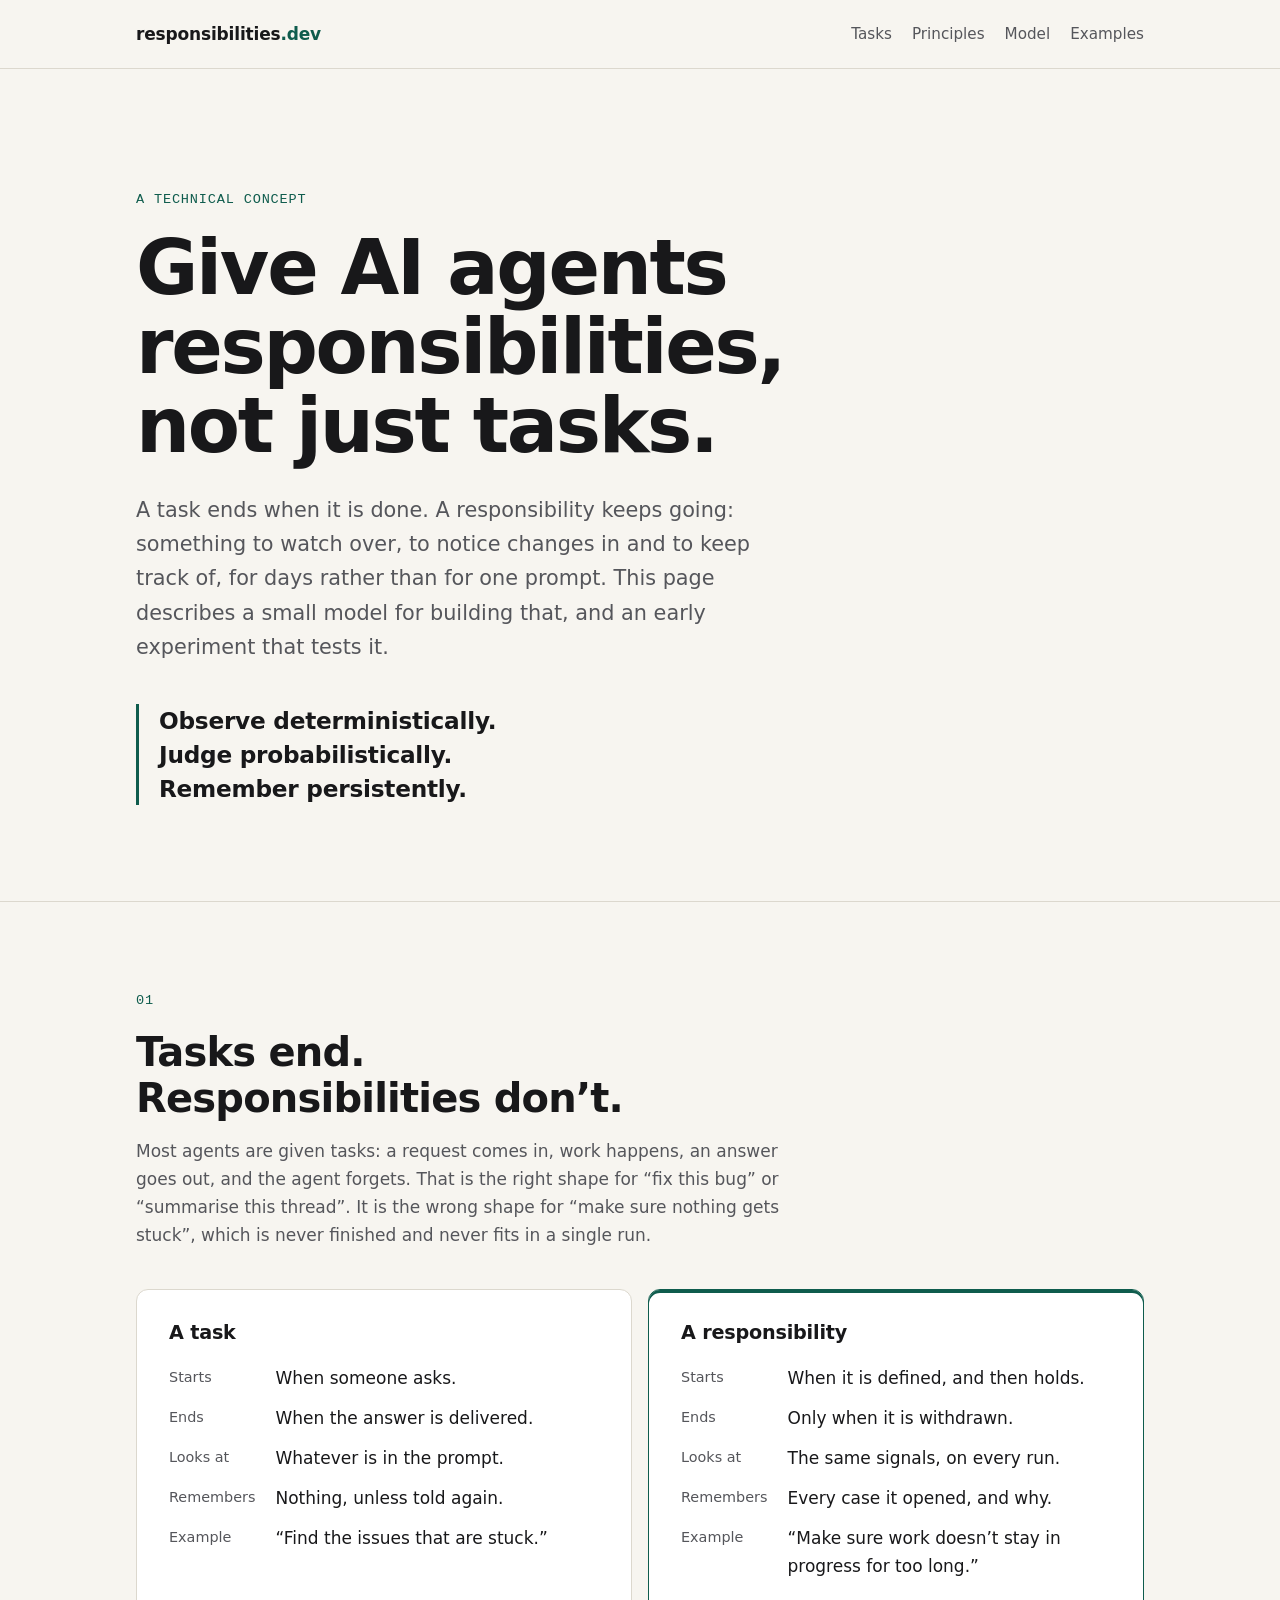
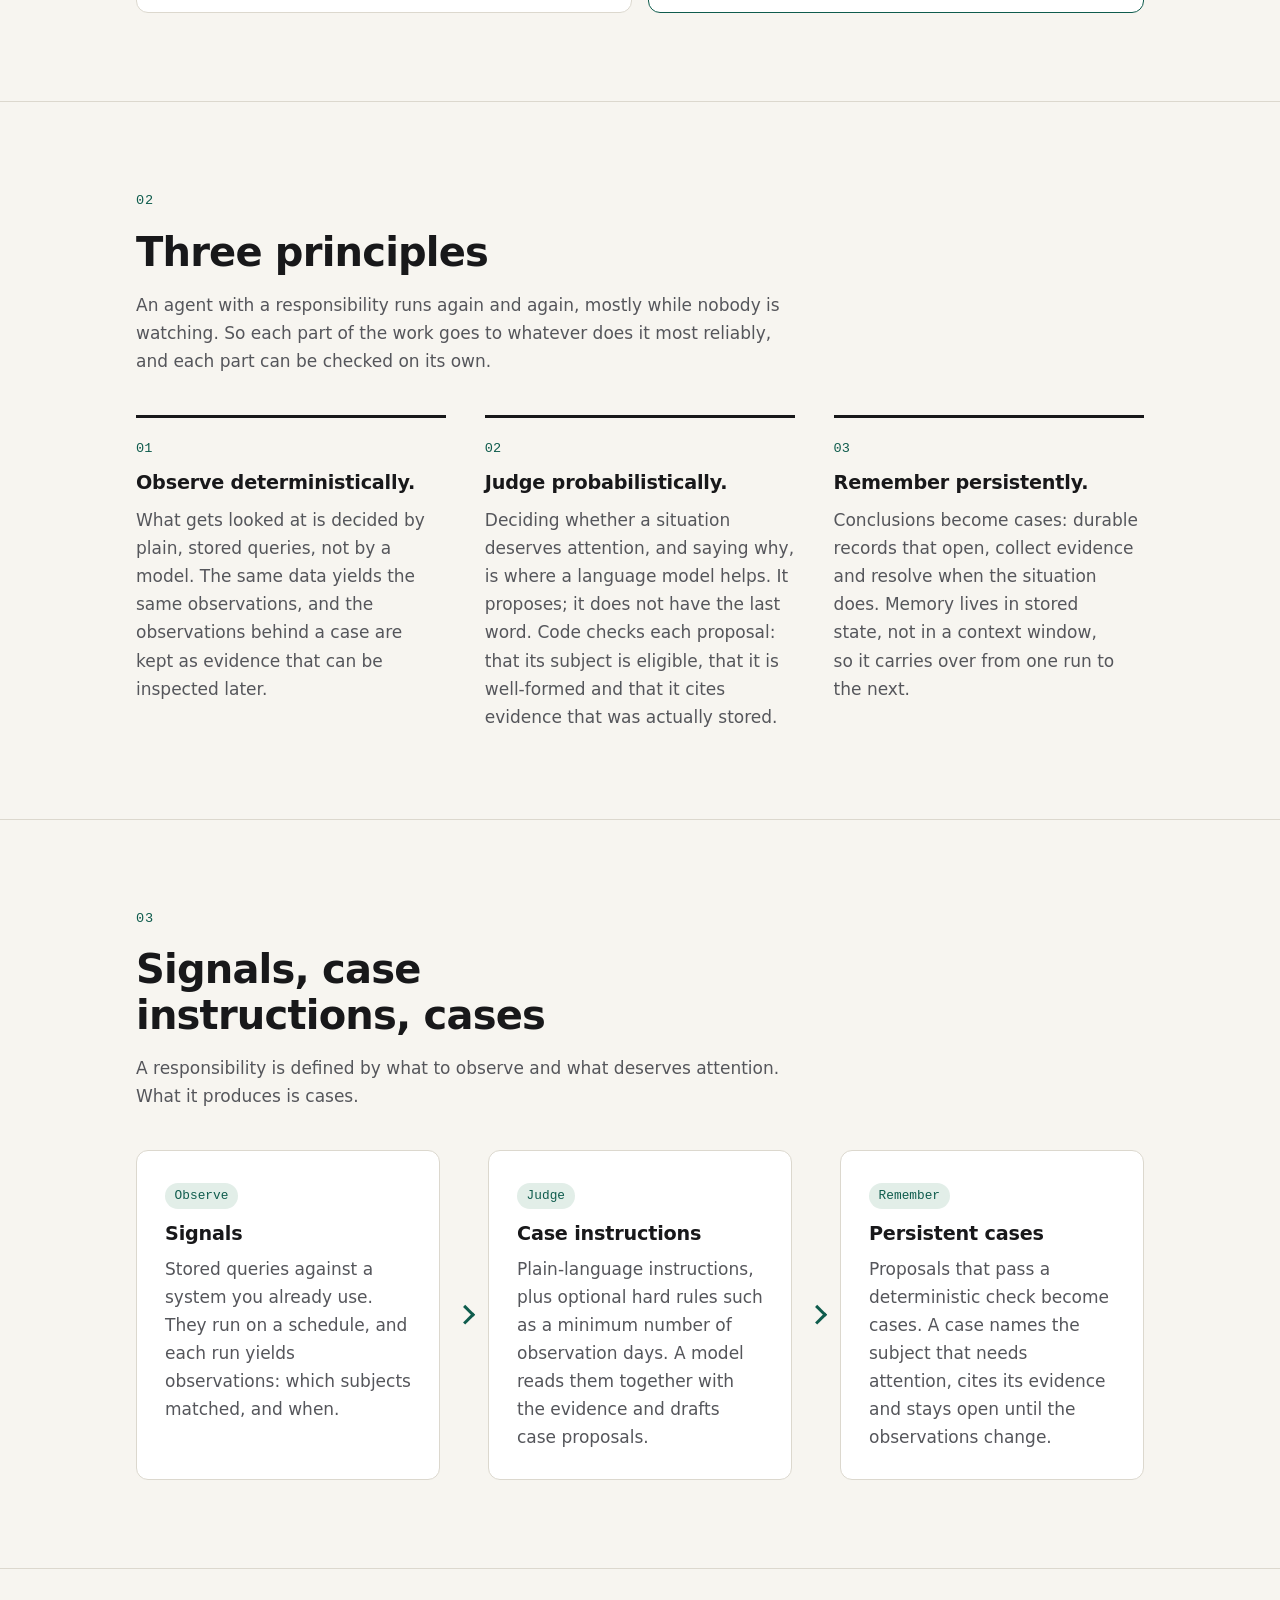
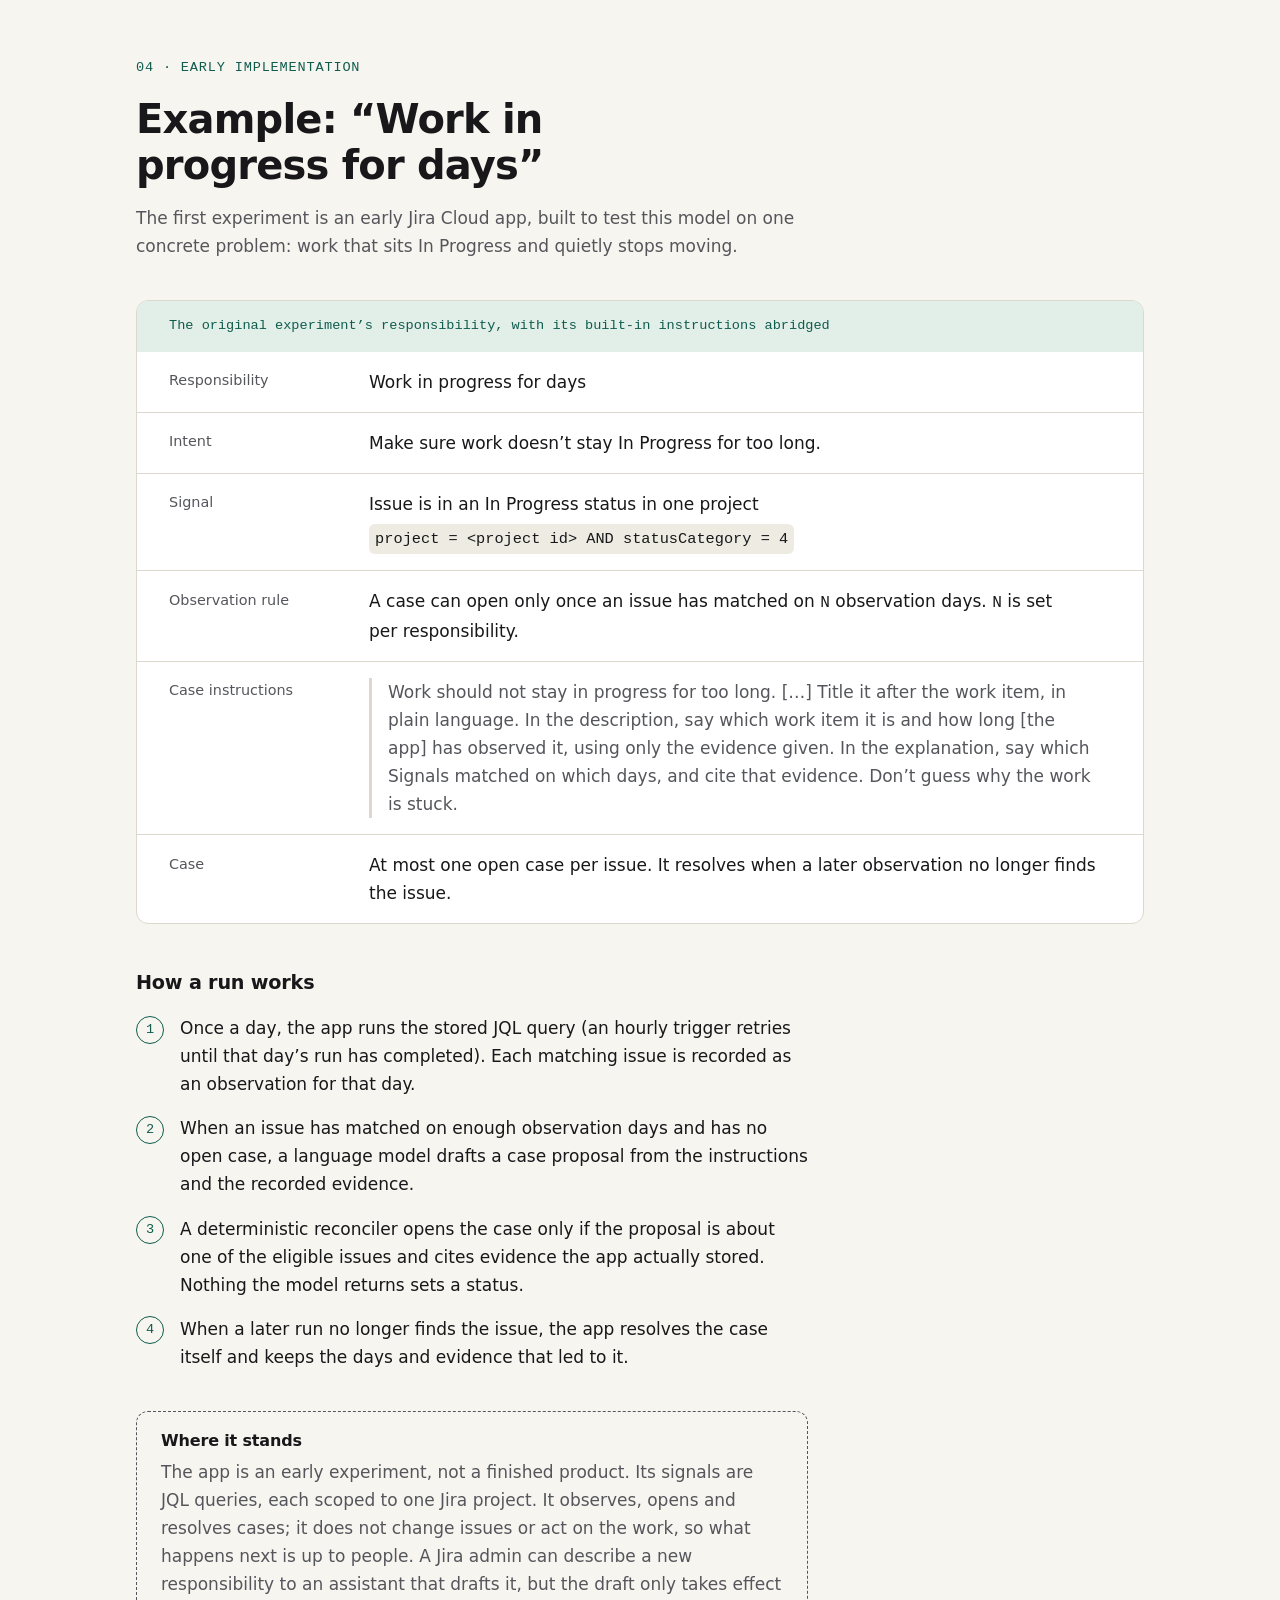
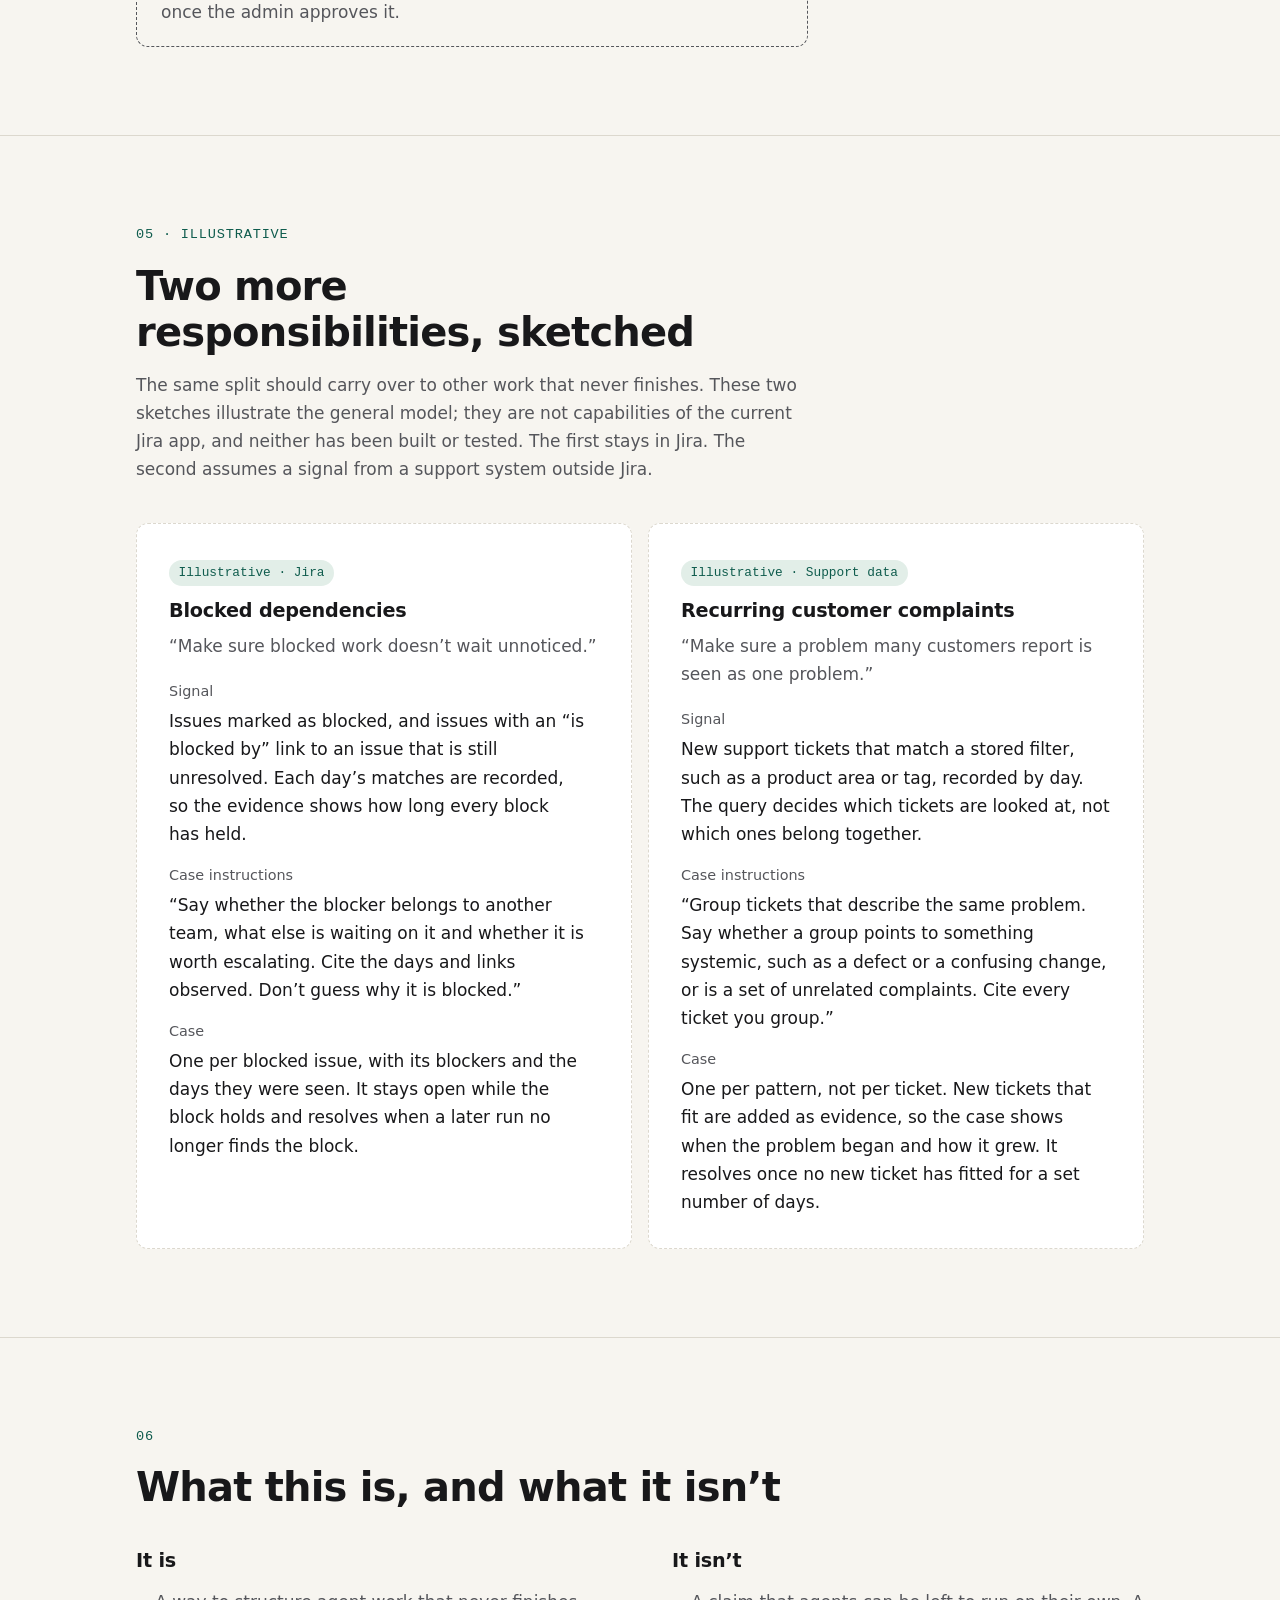
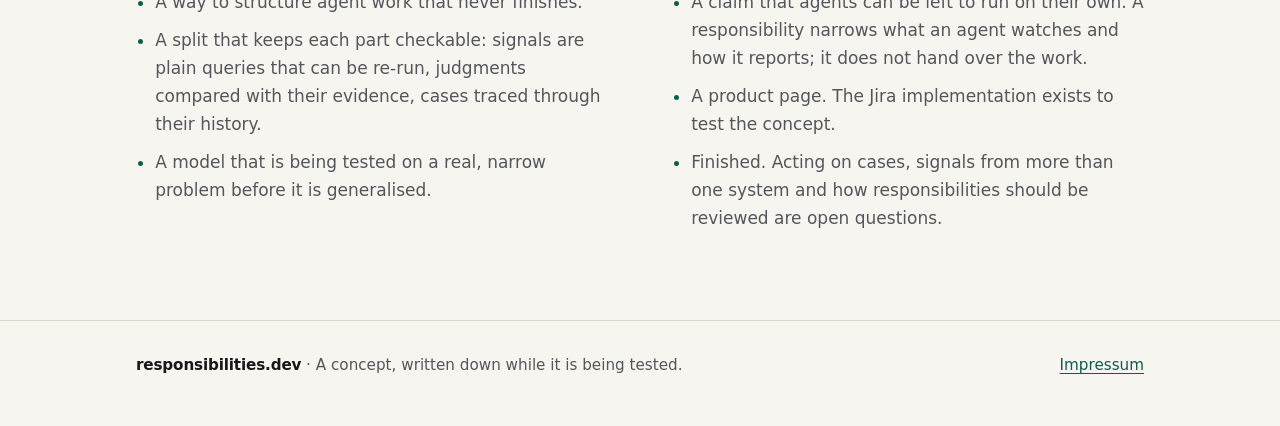
==== commit 2f9b4020: "Add an Impressum linked from every page's footer The provider details are the ones published in Inbo" ====
--- a/index.html
+++ b/index.html
@@ -256,8 +256,9 @@
   </main>
 
   <footer class="site-footer">
-    <div class="wrap">
+    <div class="wrap footer-inner">
       <p><span class="brand-text">responsibilities.dev</span> · A concept, written down while it is being tested.</p>
+      <a href="impressum.html">Impressum</a>
     </div>
   </footer>
 </body>
--- a/styles.css
+++ b/styles.css
@@ -547,6 +547,29 @@
   color: var(--accent);
 }
 
+/* Impressum */
+
+.legal {
+  display: block;
+  padding-block: clamp(3rem, 8vw, 5.5rem);
+}
+
+.legal h1 {
+  font-size: clamp(2.25rem, 3vw + 1.25rem, 3.25rem);
+}
+
+.legal h2 {
+  margin: 2.5rem 0 0;
+  font-size: 1.2rem;
+  letter-spacing: -0.01em;
+}
+
+.legal address,
+.legal h2 + p {
+  margin: 0.75rem 0 0;
+  font-style: normal;
+}
+
 /* Footer */
 
 .site-footer {
@@ -554,6 +577,13 @@
   border-top: 1px solid var(--line);
   color: var(--muted);
   font-size: 0.95rem;
+}
+
+.footer-inner {
+  display: flex;
+  flex-wrap: wrap;
+  justify-content: space-between;
+  gap: 0.5rem 1.5rem;
 }
 
 .site-footer p {
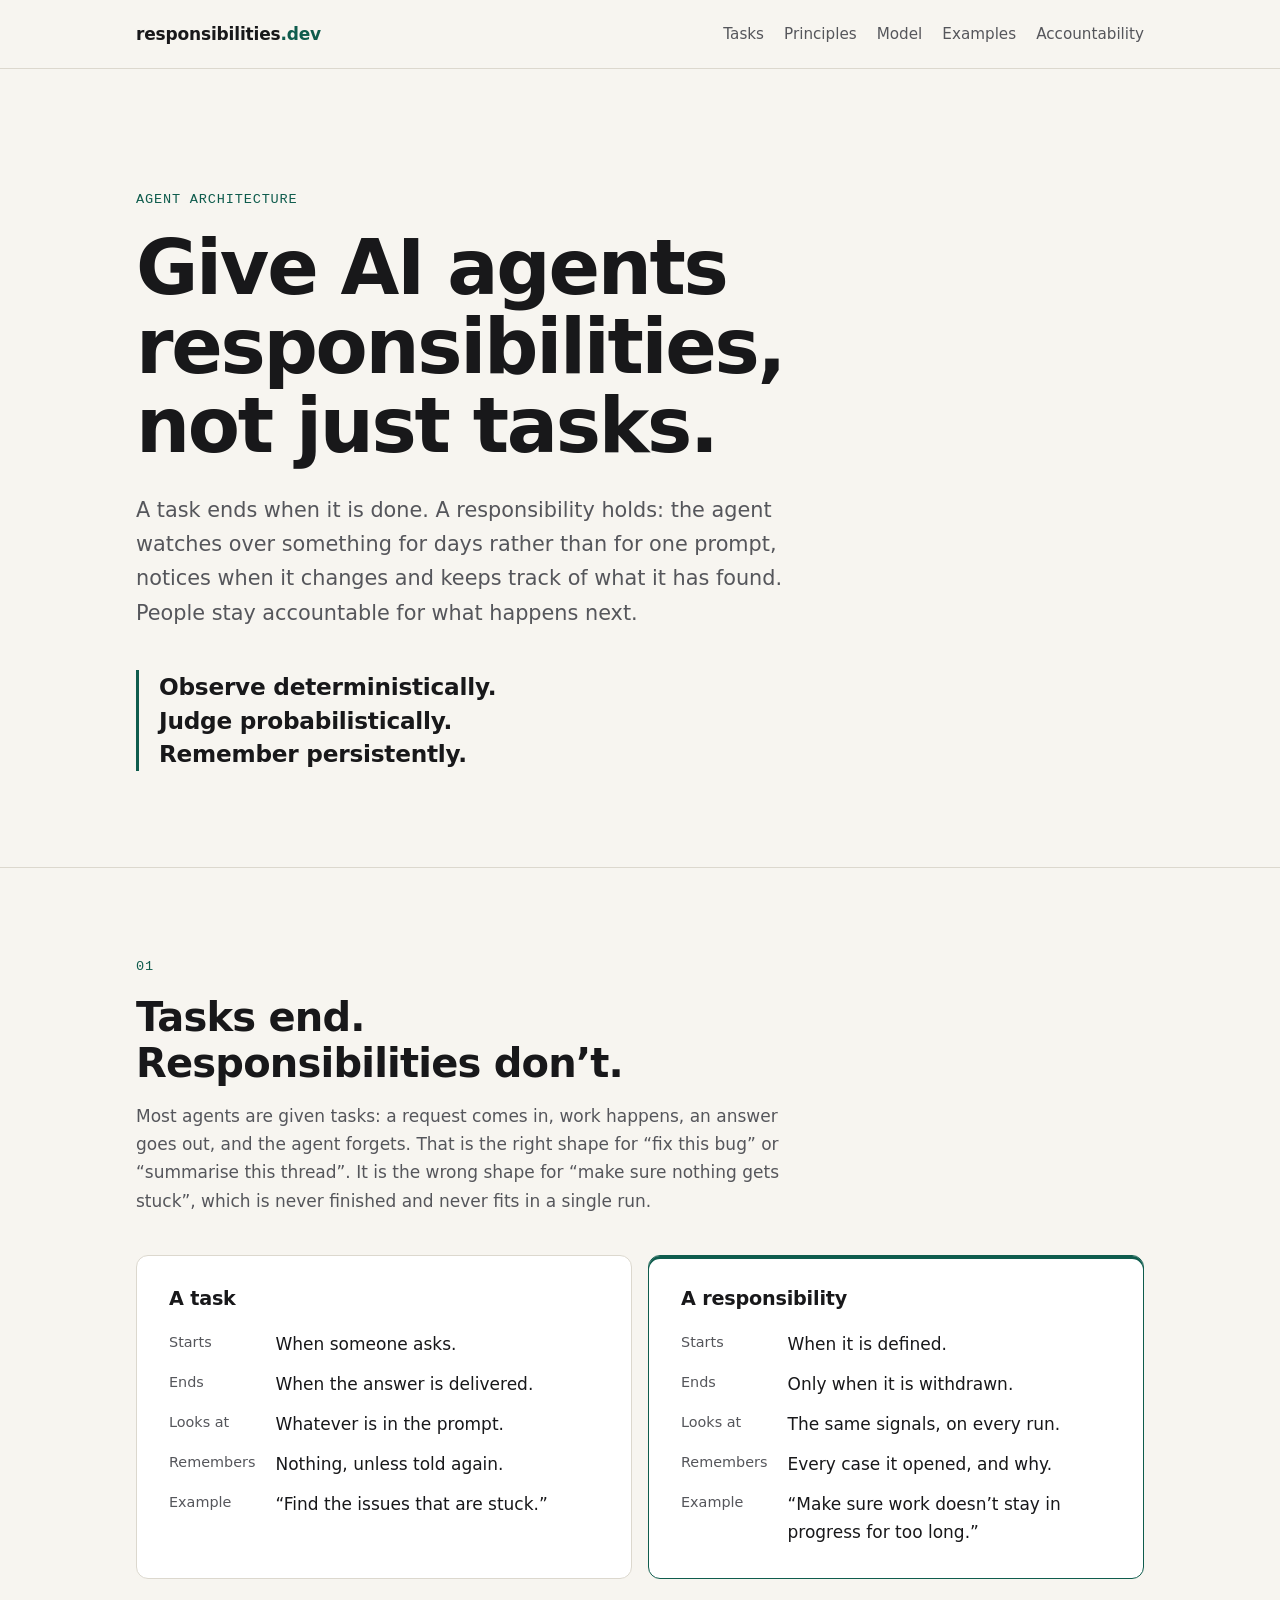
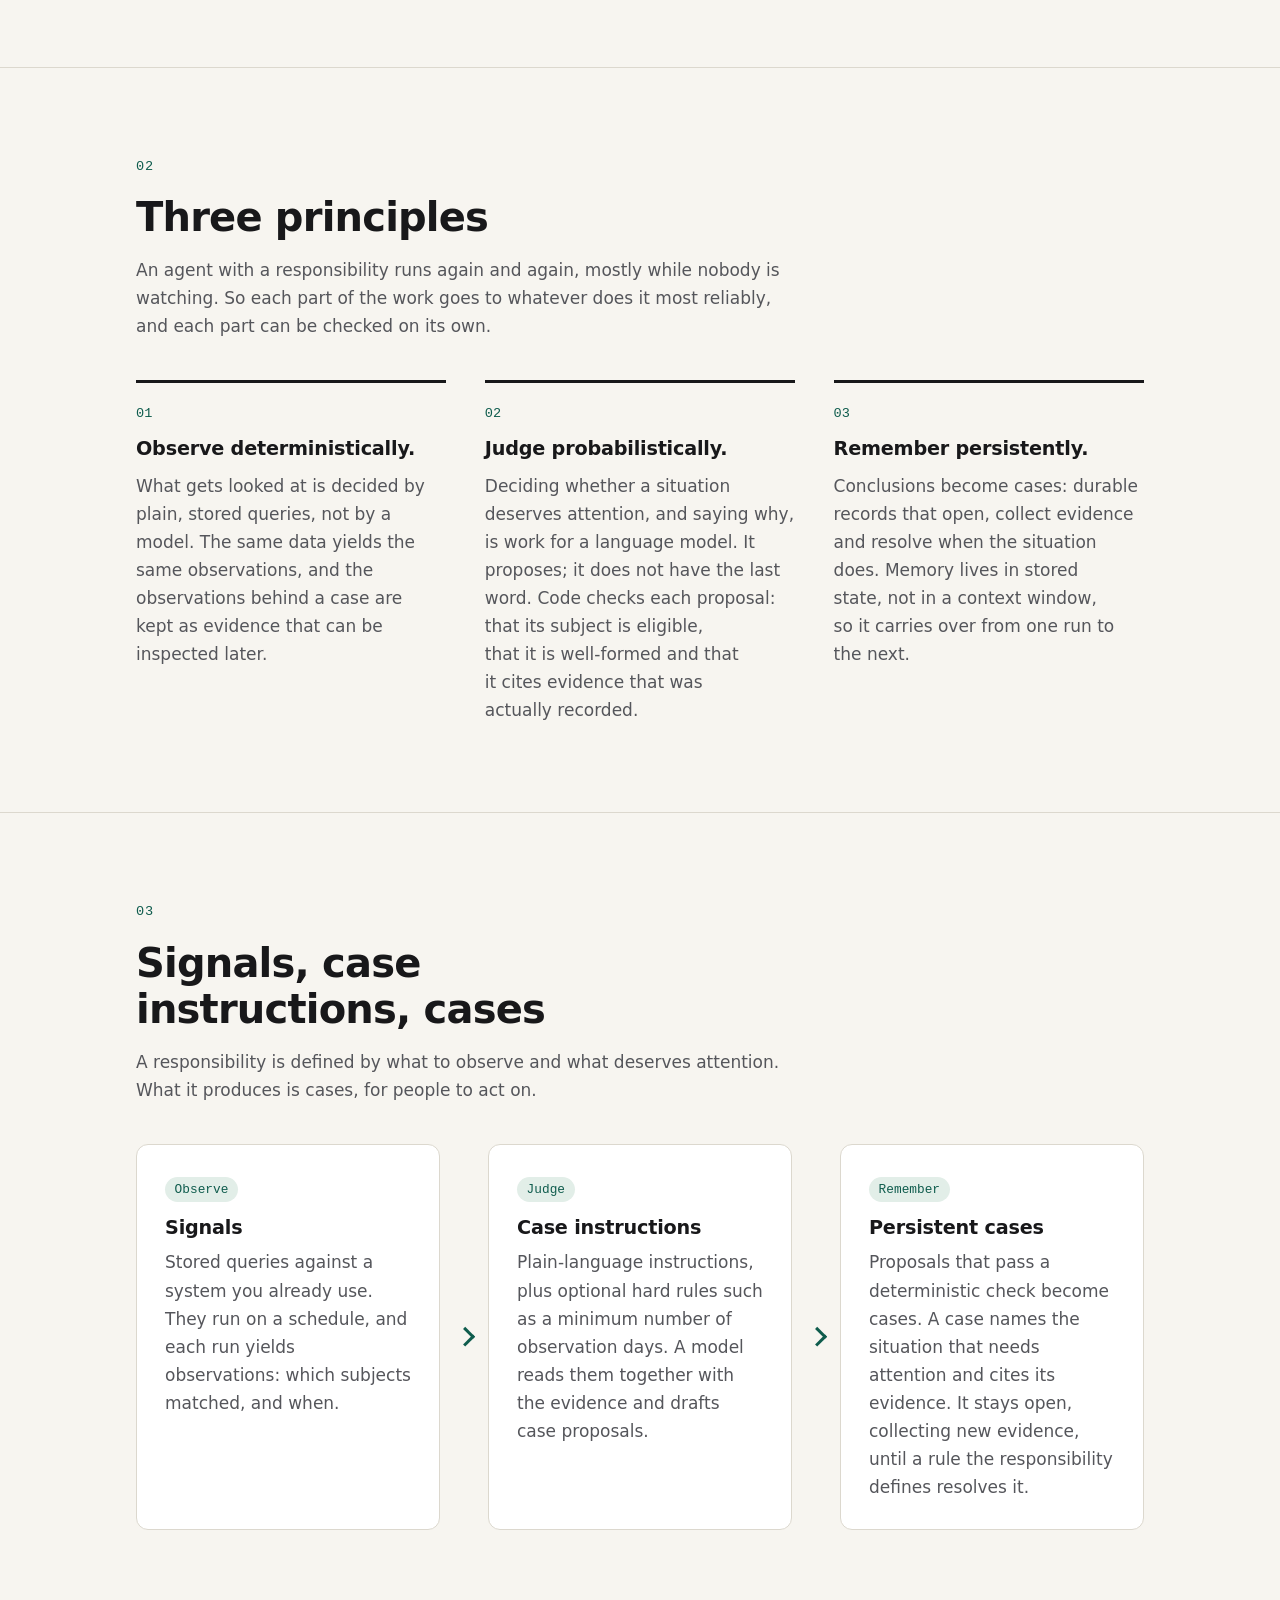
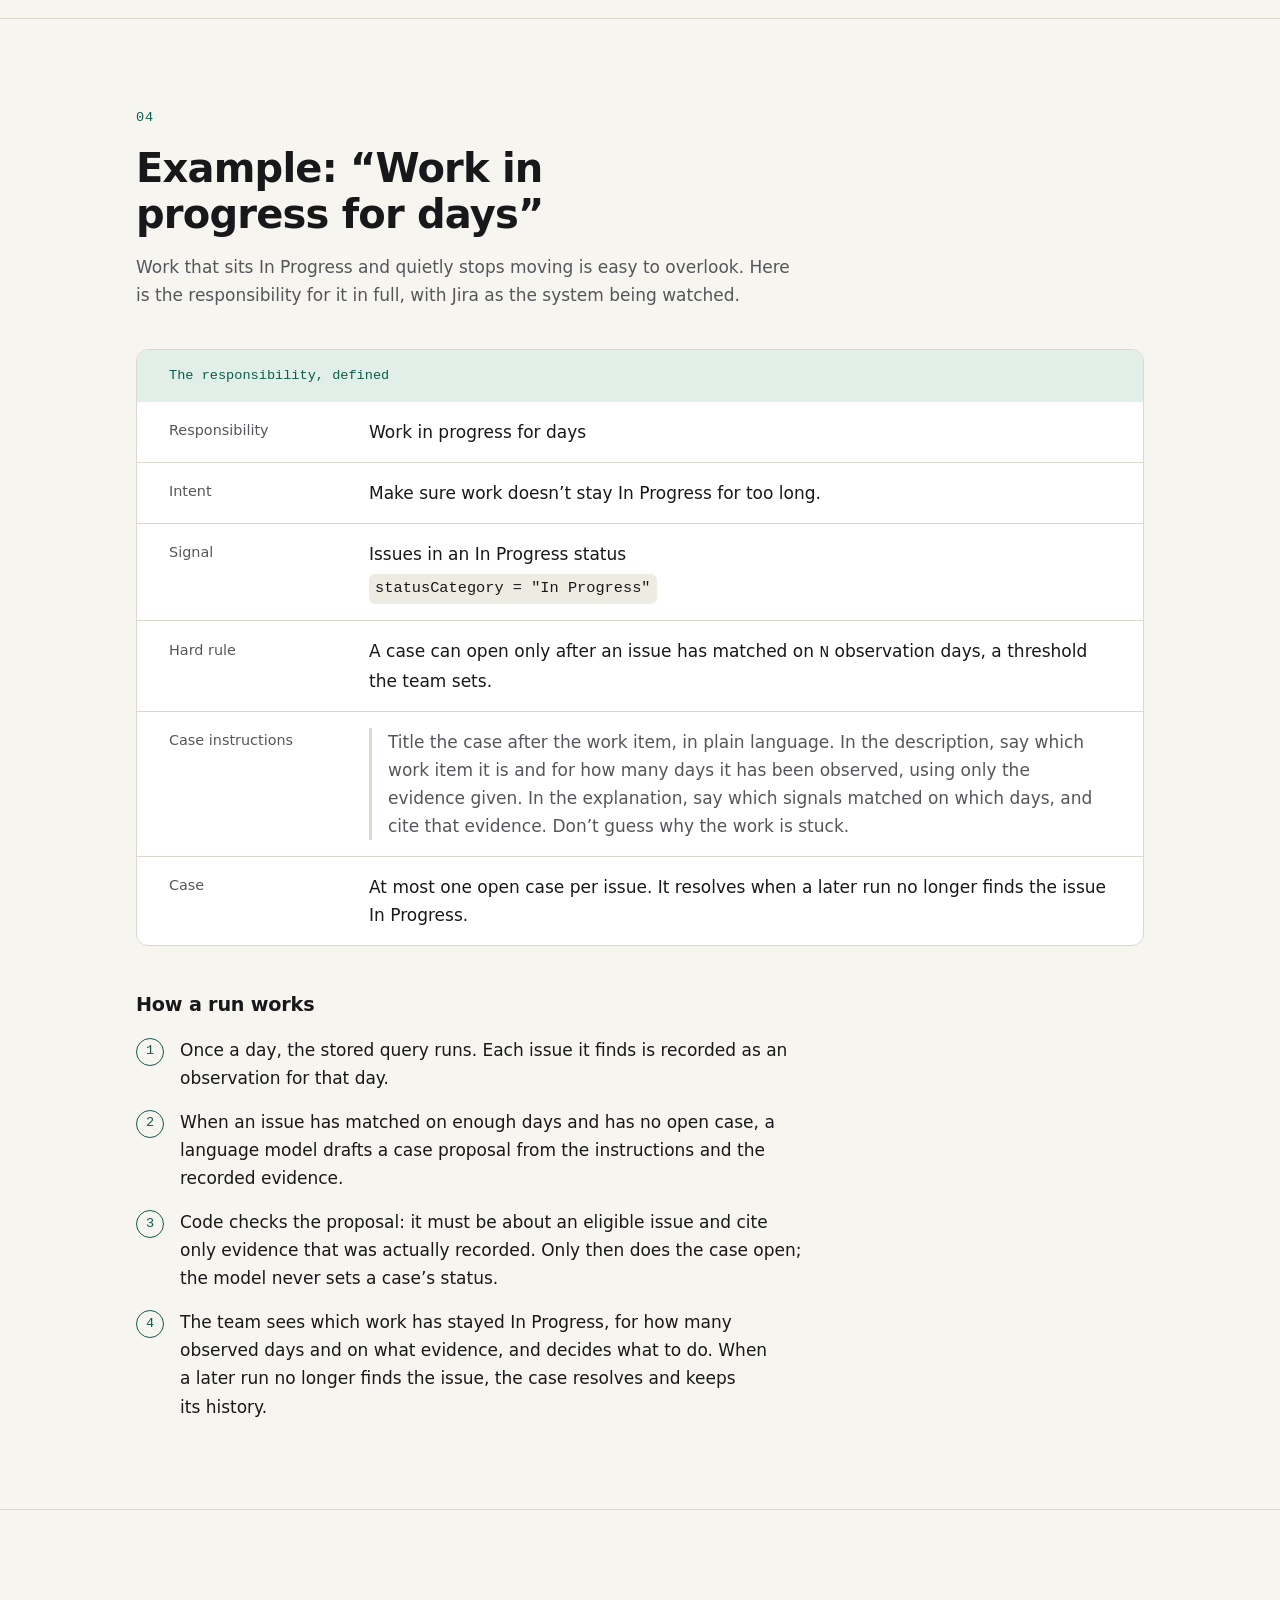
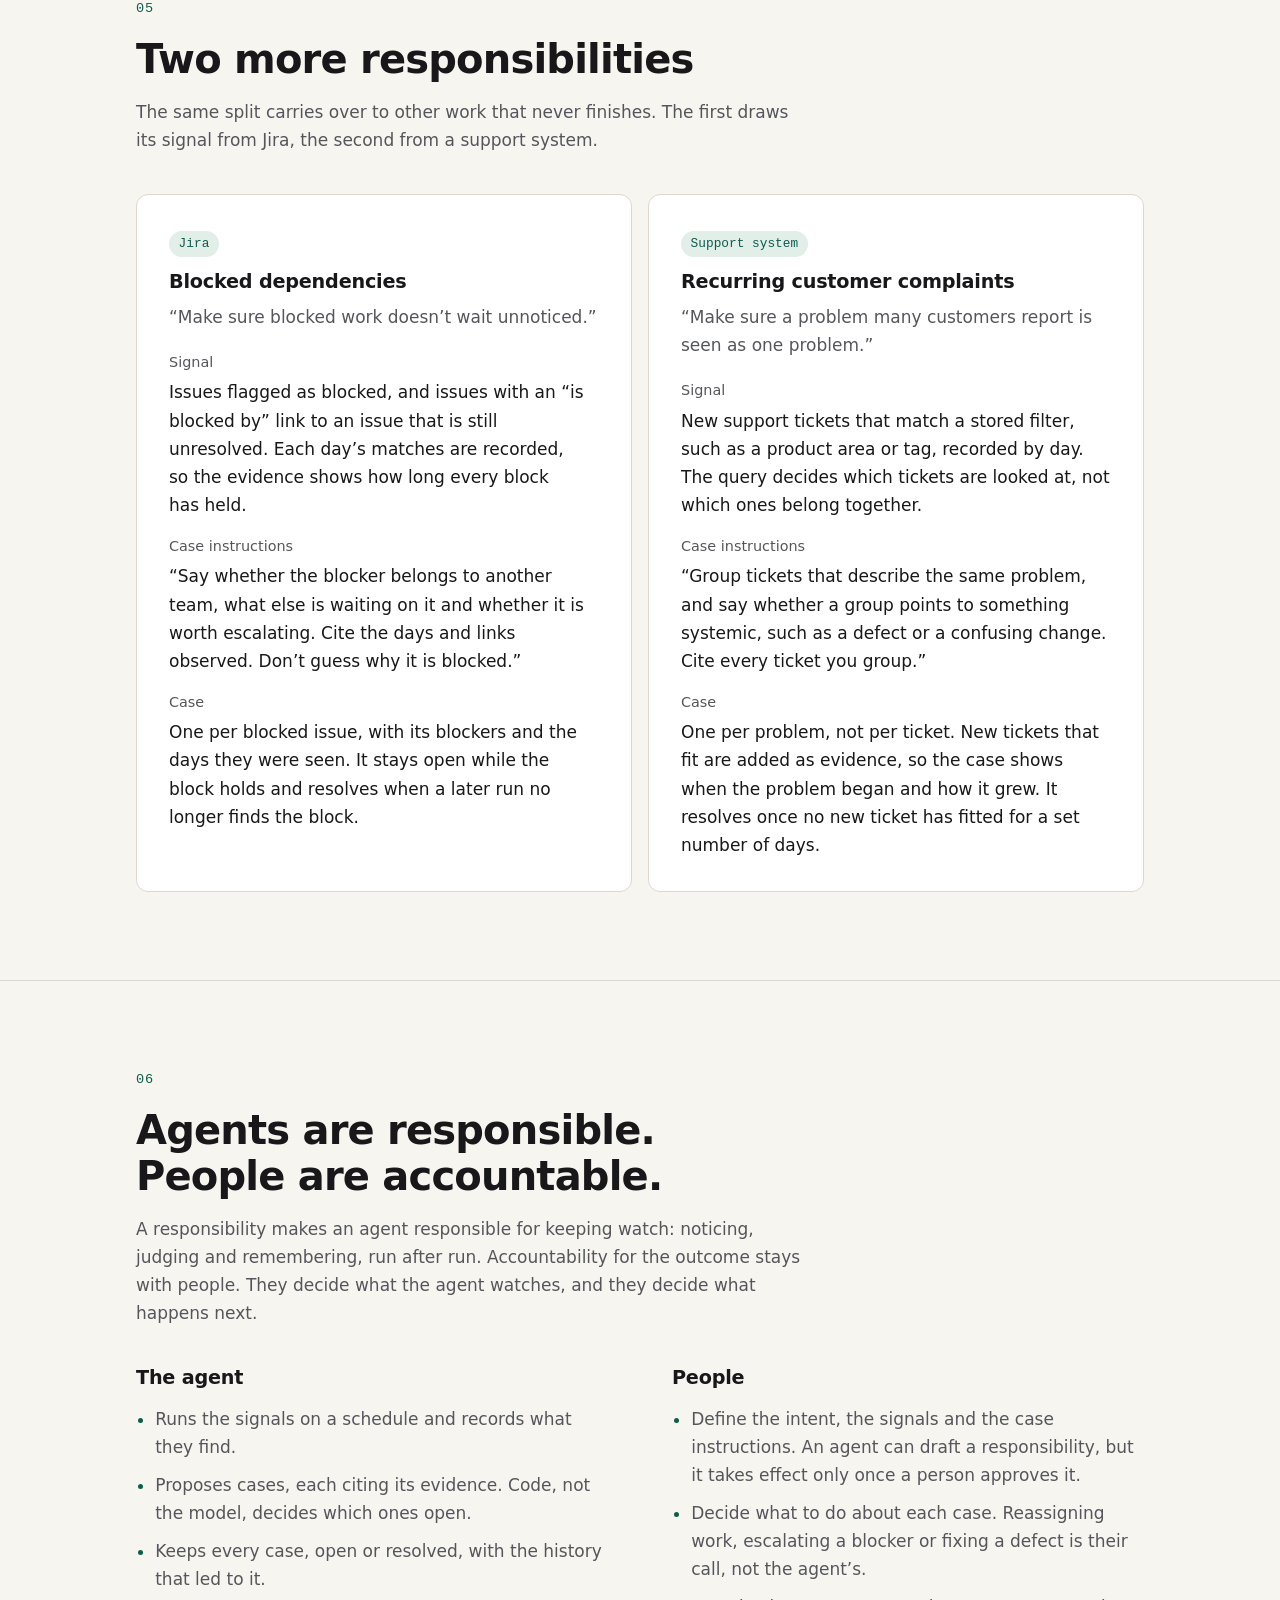
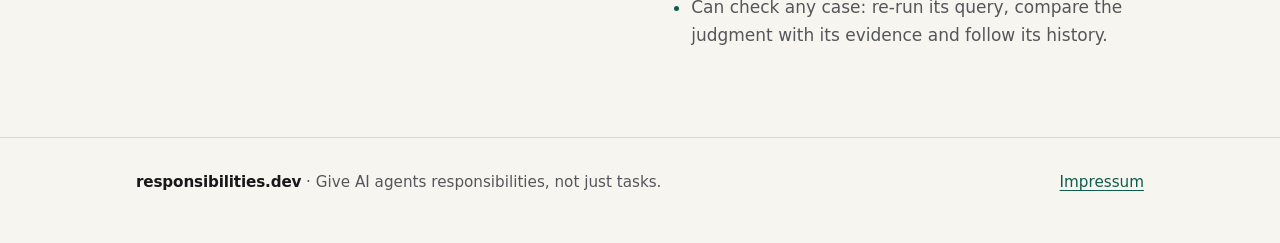
==== commit 8864a077: "Present the site as a principle, not an app experiment Rewrite the home page as a confident descript" ====
--- a/index.html
+++ b/index.html
@@ -4,7 +4,7 @@
   <meta charset="utf-8">
   <meta name="viewport" content="width=device-width, initial-scale=1">
   <title>Give AI agents responsibilities, not just tasks · responsibilities.dev</title>
-  <meta name="description" content="A technical concept for AI agents with ongoing responsibilities: observe deterministically, judge probabilistically, remember persistently. Signals, case instructions and persistent cases.">
+  <meta name="description" content="An architecture for AI agents with ongoing responsibilities: deterministic signals, probabilistic case instructions, persistent cases and people who stay accountable.">
   <link rel="canonical" href="https://responsibilities.dev/">
   <meta name="color-scheme" content="light dark">
   <meta name="theme-color" content="#f7f5f0" media="(prefers-color-scheme: light)">
@@ -13,7 +13,7 @@
   <meta property="og:site_name" content="responsibilities.dev">
   <meta property="og:url" content="https://responsibilities.dev/">
   <meta property="og:title" content="Give AI agents responsibilities, not just tasks">
-  <meta property="og:description" content="Observe deterministically. Judge probabilistically. Remember persistently. A technical concept for agents whose work never finishes.">
+  <meta property="og:description" content="Observe deterministically. Judge probabilistically. Remember persistently. An architecture for AI agents whose work never finishes.">
   <meta name="twitter:card" content="summary">
   <link rel="icon" href="favicon.svg" type="image/svg+xml">
   <link rel="stylesheet" href="styles.css">
@@ -30,6 +30,7 @@
           <li><a href="#principles">Principles</a></li>
           <li><a href="#model">Model</a></li>
           <li><a href="#example">Examples</a></li>
+          <li><a href="#accountability">Accountability</a></li>
         </ul>
       </nav>
     </div>
@@ -38,9 +39,9 @@
   <main id="main" tabindex="-1">
     <section class="hero" aria-labelledby="hero-title">
       <div class="wrap">
-        <p class="eyebrow">A technical concept</p>
+        <p class="eyebrow">Agent architecture</p>
         <h1 id="hero-title">Give AI agents responsibilities, not just&nbsp;tasks.</h1>
-        <p class="lede">A task ends when it is done. A responsibility keeps going: something to watch over, to notice changes in and to keep track of, for days rather than for one prompt. This page describes a small model for building that, and an early experiment that tests it.</p>
+        <p class="lede">A task ends when it is done. A responsibility holds: the agent watches over something for days rather than for one prompt, notices when it changes and keeps track of what it has found. People stay accountable for what happens next.</p>
         <p class="motto">
           <span>Observe deterministically.</span>
           <span>Judge probabilistically.</span>
@@ -70,7 +71,7 @@
           <article class="card card-accent">
             <h3>A responsibility</h3>
             <dl>
-              <dt>Starts</dt><dd>When it is defined, and then holds.</dd>
+              <dt>Starts</dt><dd>When it is defined.</dd>
               <dt>Ends</dt><dd>Only when it is withdrawn.</dd>
               <dt>Looks at</dt><dd>The same signals, on every run.</dd>
               <dt>Remembers</dt><dd>Every case it opened, and why.</dd>
@@ -95,7 +96,7 @@
           </li>
           <li>
             <h3>Judge probabilistically.</h3>
-            <p>Deciding whether a situation deserves attention, and saying why, is where a language model helps. It proposes; it does not have the last word. Code checks each proposal: that its subject is eligible, that it is well-formed and that it cites evidence that was actually stored.</p>
+            <p>Deciding whether a situation deserves attention, and saying why, is work for a language model. It proposes; it does not have the last word. Code checks each proposal: that its subject is eligible, that it is well-formed and that it cites evidence that was actually recorded.</p>
           </li>
           <li>
             <h3>Remember persistently.</h3>
@@ -110,7 +111,7 @@
         <div class="section-head">
           <p class="eyebrow">03</p>
           <h2 id="model-title">Signals, case instructions, cases</h2>
-          <p>A responsibility is defined by what to observe and what deserves attention. What it produces is cases.</p>
+          <p>A responsibility is defined by what to observe and what deserves attention. What it produces is cases, for people to act on.</p>
         </div>
         <ol class="flow" role="list">
           <li>
@@ -126,7 +127,7 @@
           <li>
             <p class="tag">Remember</p>
             <h3>Persistent cases</h3>
-            <p>Proposals that pass a deterministic check become cases. A case names the subject that needs attention, cites its evidence and stays open until the observations change.</p>
+            <p>Proposals that pass a deterministic check become cases. A case names the situation that needs attention and cites its evidence. It stays open, collecting new evidence, until a rule the responsibility defines resolves it.</p>
           </li>
         </ol>
       </div>
@@ -135,13 +136,13 @@
     <section id="example" class="section" aria-labelledby="example-title">
       <div class="wrap">
         <div class="section-head">
-          <p class="eyebrow">04 · Early implementation</p>
+          <p class="eyebrow">04</p>
           <h2 id="example-title">Example: “Work in progress for days”</h2>
-          <p>The first experiment is an early Jira Cloud app, built to test this model on one concrete problem: work that sits In Progress and quietly stops moving.</p>
+          <p>Work that sits In Progress and quietly stops moving is easy to overlook. Here is the responsibility for it in full, with Jira as the system being watched.</p>
         </div>
 
         <figure class="spec">
-          <figcaption>The original experiment’s responsibility, with its built-in instructions abridged</figcaption>
+          <figcaption>The responsibility, defined</figcaption>
           <dl>
             <div>
               <dt>Responsibility</dt>
@@ -153,101 +154,97 @@
             </div>
             <div>
               <dt>Signal</dt>
-              <dd>Issue is in an In Progress status in one project<br><code>project = &lt;project id&gt; AND statusCategory = 4</code></dd>
-            </div>
-            <div>
-              <dt>Observation rule</dt>
-              <dd>A case can open only once an issue has matched on <var>N</var> observation days. <var>N</var> is set per responsibility.</dd>
+              <dd>Issues in an In Progress status<br><code>statusCategory = "In Progress"</code></dd>
+            </div>
+            <div>
+              <dt>Hard rule</dt>
+              <dd>A case can open only after an issue has matched on <var>N</var> observation days, a threshold the team sets.</dd>
             </div>
             <div>
               <dt>Case instructions</dt>
               <dd>
                 <blockquote>
-                  <p>Work should not stay in progress for too long. […] Title it after the work item, in plain language. In the description, say which work item it is and how long [the app] has observed it, using only the evidence given. In the explanation, say which Signals matched on which days, and cite that evidence. Don’t guess why the work is stuck.</p>
+                  <p>Title the case after the work item, in plain language. In the description, say which work item it is and for how many days it has been observed, using only the evidence given. In the explanation, say which signals matched on which days, and cite that evidence. Don’t guess why the work is stuck.</p>
                 </blockquote>
               </dd>
             </div>
             <div>
               <dt>Case</dt>
-              <dd>At most one open case per issue. It resolves when a later observation no longer finds the issue.</dd>
+              <dd>At most one open case per issue. It resolves when a later run no longer finds the issue In Progress.</dd>
             </div>
           </dl>
         </figure>
 
         <h3 class="subhead">How a run works</h3>
         <ol class="steps" role="list">
-          <li>Once a day, the app runs the stored JQL query (an hourly trigger retries until that day’s run has completed). Each matching issue is recorded as an observation for that day.</li>
-          <li>When an issue has matched on enough observation days and has no open case, a language model drafts a case proposal from the instructions and the recorded evidence.</li>
-          <li>A deterministic reconciler opens the case only if the proposal is about one of the eligible issues and cites evidence the app actually stored. Nothing the model returns sets a status.</li>
-          <li>When a later run no longer finds the issue, the app resolves the case itself and keeps the days and evidence that led to it.</li>
+          <li>Once a day, the stored query runs. Each issue it finds is recorded as an observation for that day.</li>
+          <li>When an issue has matched on enough days and has no open case, a language model drafts a case proposal from the instructions and the recorded evidence.</li>
+          <li>Code checks the proposal: it must be about an eligible issue and cite only evidence that was actually recorded. Only then does the case open; the model never sets a case’s status.</li>
+          <li>The team sees which work has stayed In Progress, for how many observed days and on what evidence, and decides what to do. When a later run no longer finds the issue, the case resolves and keeps its history.</li>
         </ol>
-
-        <aside class="note" aria-labelledby="note-title">
-          <h3 id="note-title">Where it stands</h3>
-          <p>The app is an early experiment, not a finished product. Its signals are JQL queries, each scoped to one Jira project. It observes, opens and resolves cases; it does not change issues or act on the work, so what happens next is up to people. A Jira admin can describe a new responsibility to an assistant that drafts it, but the draft only takes effect once the admin approves it.</p>
-        </aside>
-      </div>
-    </section>
-
-    <section id="sketches" class="section" aria-labelledby="sketches-title">
-      <div class="wrap">
-        <div class="section-head">
-          <p class="eyebrow">05 · Illustrative</p>
-          <h2 id="sketches-title">Two more responsibilities, sketched</h2>
-          <p>The same split should carry over to other work that never finishes. These two sketches illustrate the general model; they are not capabilities of the current Jira app, and neither has been built or tested. The first stays in Jira. The second assumes a signal from a support system outside Jira.</p>
+      </div>
+    </section>
+
+    <section id="more-examples" class="section" aria-labelledby="more-examples-title">
+      <div class="wrap">
+        <div class="section-head">
+          <p class="eyebrow">05</p>
+          <h2 id="more-examples-title">Two more responsibilities</h2>
+          <p>The same split carries over to other work that never finishes. The first draws its signal from Jira, the second from a support system.</p>
         </div>
         <div class="compare">
-          <article class="card sketch">
-            <p class="tag">Illustrative · Jira</p>
+          <article class="card example-card">
+            <p class="tag">Jira</p>
             <h3>Blocked dependencies</h3>
             <p class="intent">“Make sure blocked work doesn’t wait unnoticed.”</p>
             <dl>
               <dt>Signal</dt>
-              <dd>Issues marked as blocked, and issues with an “is blocked by” link to an issue that is still unresolved. Each day’s matches are recorded, so the evidence shows how long every block has held.</dd>
+              <dd>Issues flagged as blocked, and issues with an “is blocked by” link to an issue that is still unresolved. Each day’s matches are recorded, so the evidence shows how long every block has held.</dd>
               <dt>Case instructions</dt>
               <dd>“Say whether the blocker belongs to another team, what else is waiting on it and whether it is worth escalating. Cite the days and links observed. Don’t guess why it is blocked.”</dd>
               <dt>Case</dt>
               <dd>One per blocked issue, with its blockers and the days they were seen. It stays open while the block holds and resolves when a later run no longer finds the block.</dd>
             </dl>
           </article>
-          <article class="card sketch">
-            <p class="tag">Illustrative · Support data</p>
+          <article class="card example-card">
+            <p class="tag">Support system</p>
             <h3>Recurring customer complaints</h3>
             <p class="intent">“Make sure a problem many customers report is seen as one problem.”</p>
             <dl>
               <dt>Signal</dt>
               <dd>New support tickets that match a stored filter, such as a product area or tag, recorded by day. The query decides which tickets are looked at, not which ones belong together.</dd>
               <dt>Case instructions</dt>
-              <dd>“Group tickets that describe the same problem. Say whether a group points to something systemic, such as a defect or a confusing change, or is a set of unrelated complaints. Cite every ticket you group.”</dd>
+              <dd>“Group tickets that describe the same problem, and say whether a group points to something systemic, such as a defect or a confusing change. Cite every ticket you group.”</dd>
               <dt>Case</dt>
-              <dd>One per pattern, not per ticket. New tickets that fit are added as evidence, so the case shows when the problem began and how it grew. It resolves once no new ticket has fitted for a set number of days.</dd>
-            </dl>
-          </article>
-        </div>
-      </div>
-    </section>
-
-    <section id="scope" class="section" aria-labelledby="scope-title">
+              <dd>One per problem, not per ticket. New tickets that fit are added as evidence, so the case shows when the problem began and how it grew. It resolves once no new ticket has fitted for a set number of days.</dd>
+            </dl>
+          </article>
+        </div>
+      </div>
+    </section>
+
+    <section id="accountability" class="section" aria-labelledby="accountability-title">
       <div class="wrap">
         <div class="section-head">
           <p class="eyebrow">06</p>
-          <h2 id="scope-title">What this is, and what it isn’t</h2>
+          <h2 id="accountability-title">Agents are responsible. People are accountable.</h2>
+          <p>A responsibility makes an agent responsible for keeping watch: noticing, judging and remembering, run after run. Accountability for the outcome stays with people. They decide what the agent watches, and they decide what happens next.</p>
         </div>
         <div class="columns">
           <div>
-            <h3>It is</h3>
+            <h3>The agent</h3>
             <ul>
-              <li>A way to structure agent work that never finishes.</li>
-              <li>A split that keeps each part checkable: signals are plain queries that can be re-run, judgments compared with their evidence, cases traced through their history.</li>
-              <li>A model that is being tested on a real, narrow problem before it is generalised.</li>
+              <li>Runs the signals on a schedule and records what they find.</li>
+              <li>Proposes cases, each citing its evidence. Code, not the model, decides which ones open.</li>
+              <li>Keeps every case, open or resolved, with the history that led to it.</li>
             </ul>
           </div>
           <div>
-            <h3>It isn’t</h3>
+            <h3>People</h3>
             <ul>
-              <li>A claim that agents can be left to run on their own. A responsibility narrows what an agent watches and how it reports; it does not hand over the work.</li>
-              <li>A product page. The Jira implementation exists to test the concept.</li>
-              <li>Finished. Acting on cases, signals from more than one system and how responsibilities should be reviewed are open questions.</li>
+              <li>Define the intent, the signals and the case instructions. An agent can draft a responsibility, but it takes effect only once a person approves it.</li>
+              <li>Decide what to do about each case. Reassigning work, escalating a blocker or fixing a defect is their call, not the agent’s.</li>
+              <li>Can check any case: re-run its query, compare the judgment with its evidence and follow its history.</li>
             </ul>
           </div>
         </div>
@@ -257,7 +254,7 @@
 
   <footer class="site-footer">
     <div class="wrap footer-inner">
-      <p><span class="brand-text">responsibilities.dev</span> · A concept, written down while it is being tested.</p>
+      <p><span class="brand-text">responsibilities.dev</span> · Give AI agents responsibilities, not just tasks.</p>
       <a href="impressum.html">Impressum</a>
     </div>
   </footer>
--- a/styles.css
+++ b/styles.css
@@ -347,7 +347,7 @@
 }
 
 .flow .tag,
-.sketch .tag {
+.example-card .tag {
   display: inline-block;
   margin: 0 0 0.9rem;
   padding: 0.15rem 0.6rem;
@@ -481,51 +481,30 @@
   font-size: 0.85rem;
 }
 
-.note {
-  max-width: var(--measure);
-  margin-top: 2.5rem;
-  padding: 1.25rem 1.5rem;
-  border: 1px dashed var(--muted);
-  border-radius: var(--radius);
-}
-
-.note h3 {
-  font-size: 1rem;
-}
-
-.note p {
-  margin: 0.5rem 0 0;
-  color: var(--muted);
-}
-
-/* Illustrative examples: dashed, like the note, because they are not built. */
-
-.sketch {
-  border-style: dashed;
-}
-
-.sketch .intent {
+/* More examples: label above value, since the labels are long */
+
+.example-card .intent {
   margin: 0.6rem 0 0;
   color: var(--muted);
 }
 
-.sketch dl {
+.example-card dl {
   display: block;
 }
 
-.sketch dt {
+.example-card dt {
   padding-top: 0;
 }
 
-.sketch dt + dd {
+.example-card dt + dd {
   margin-top: 0.25rem;
 }
 
-.sketch dd + dt {
+.example-card dd + dt {
   margin-top: 1rem;
 }
 
-/* Scope */
+/* Accountability */
 
 .columns {
   display: grid;
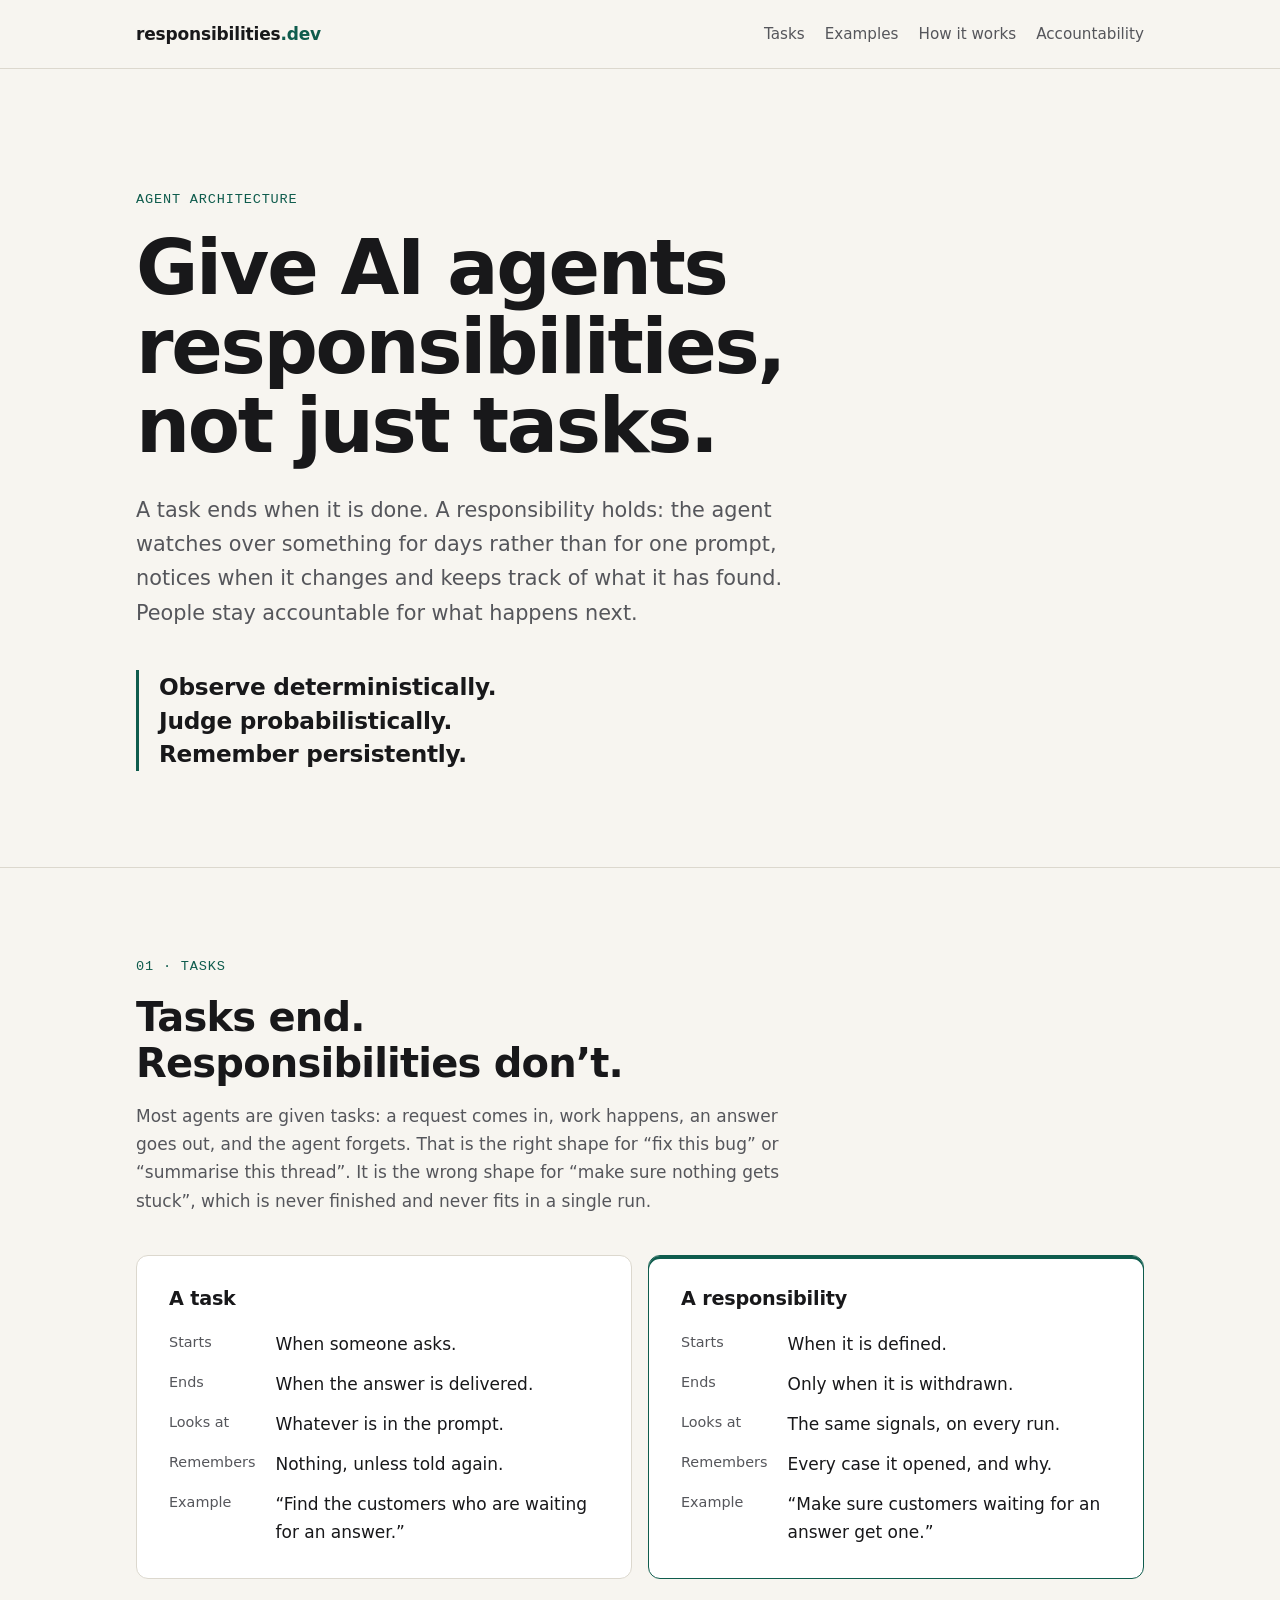
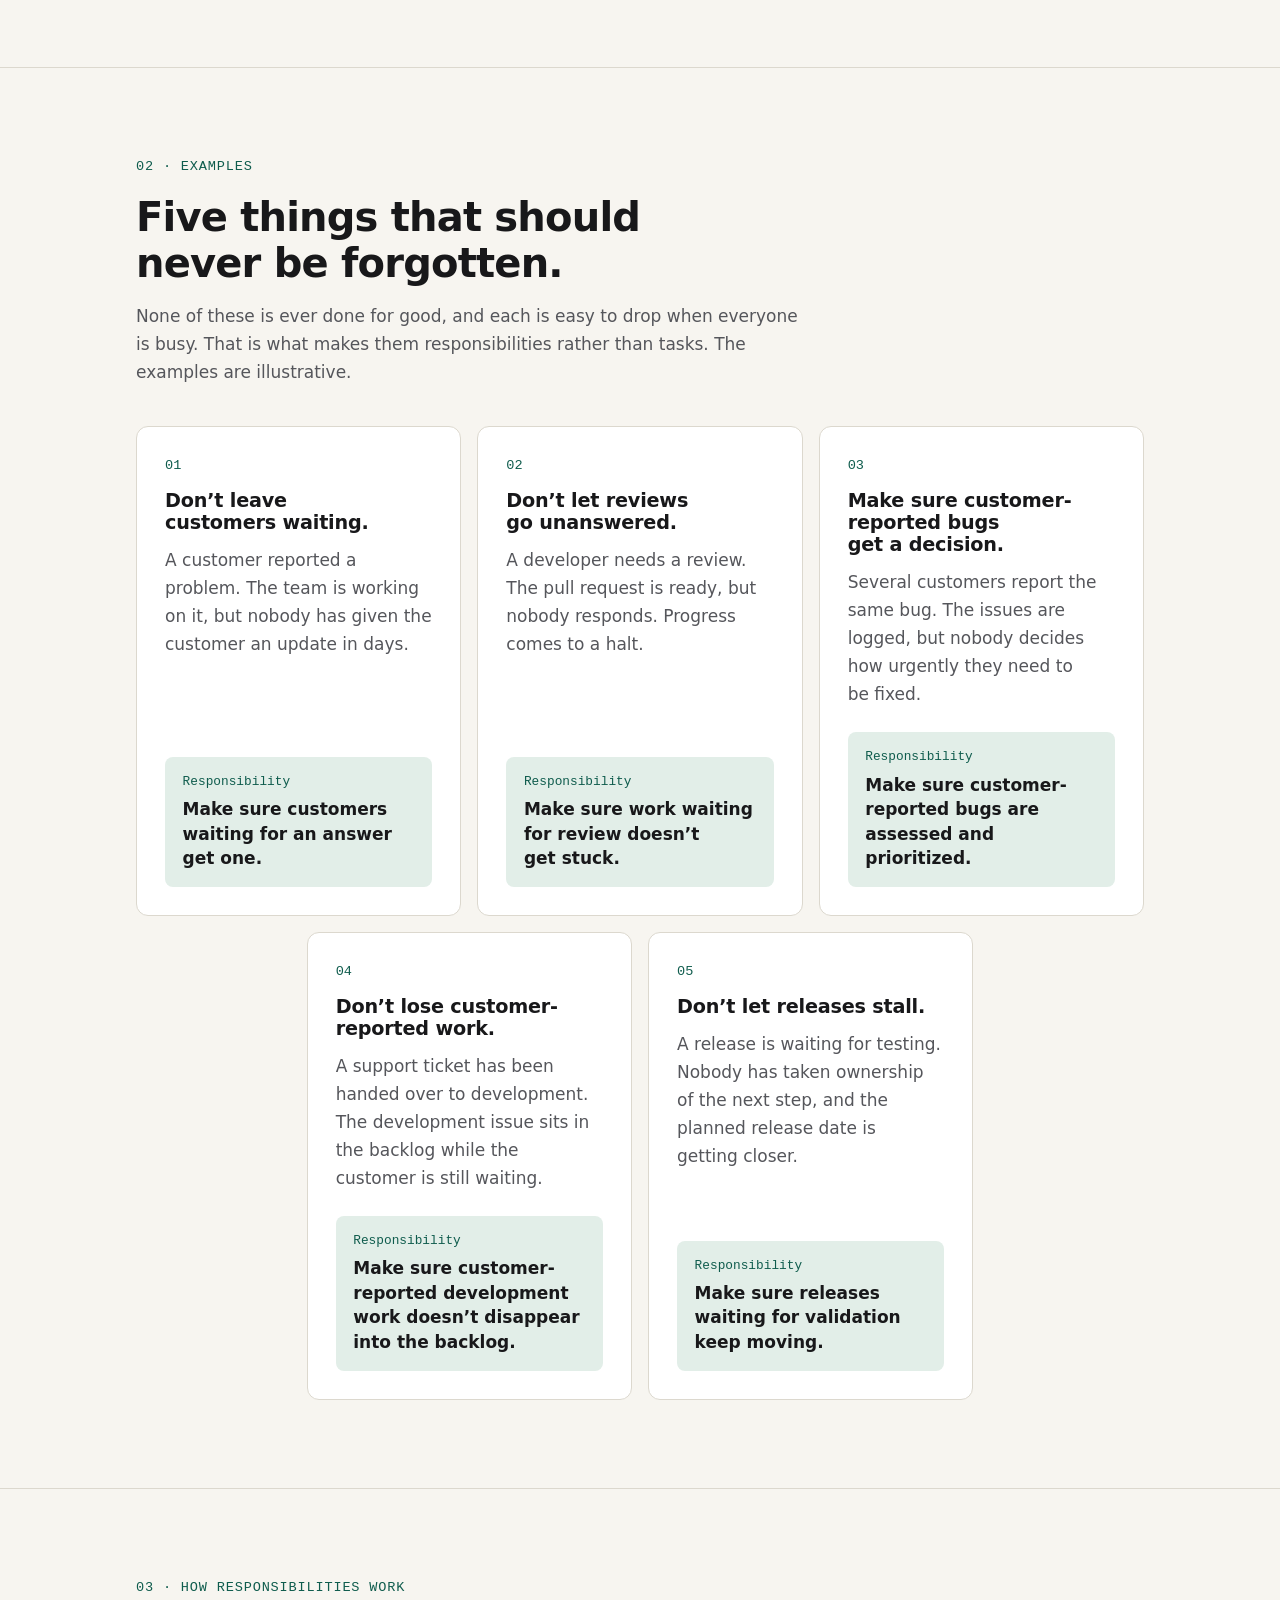
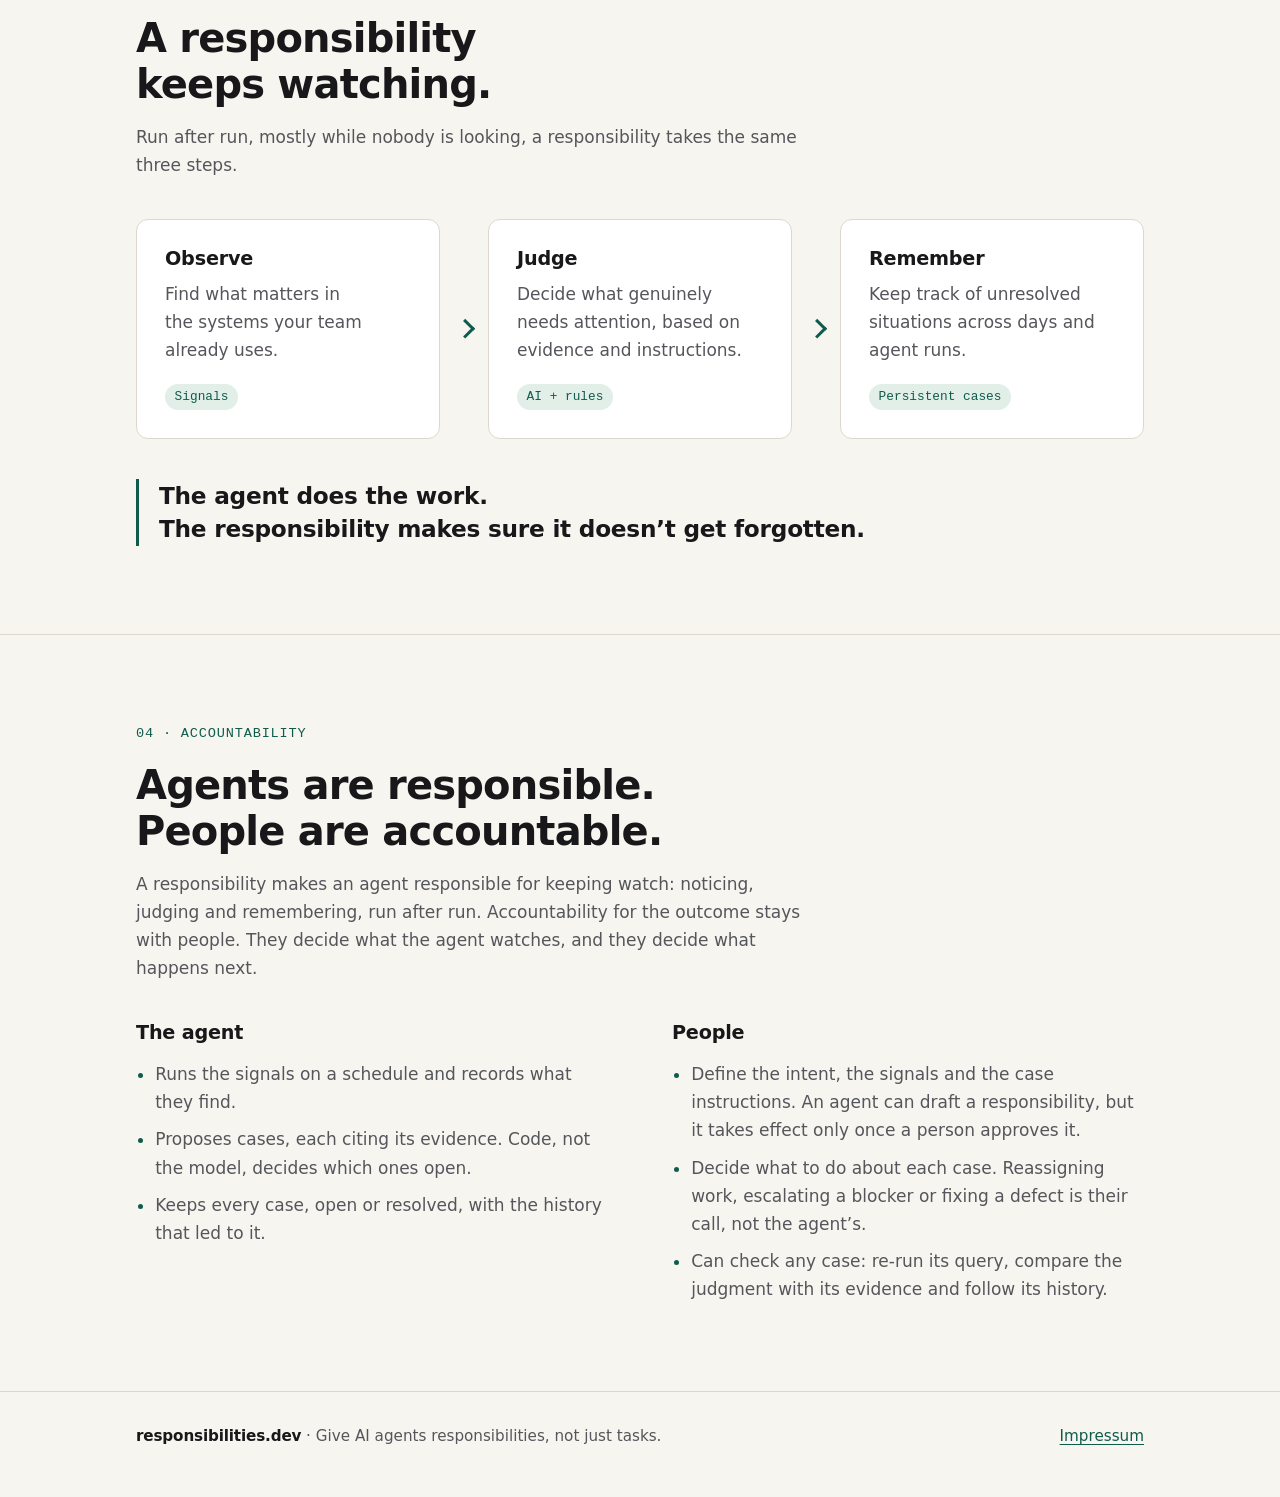
==== commit 076108d1: "Lead with five things that should never be forgotten Replace the "Work in progress for days" walkthr" ====
--- a/index.html
+++ b/index.html
@@ -27,9 +27,8 @@
       <nav aria-label="On this page">
         <ul role="list">
           <li><a href="#tasks">Tasks</a></li>
-          <li><a href="#principles">Principles</a></li>
-          <li><a href="#model">Model</a></li>
-          <li><a href="#example">Examples</a></li>
+          <li><a href="#examples">Examples</a></li>
+          <li><a href="#how">How it works</a></li>
           <li><a href="#accountability">Accountability</a></li>
         </ul>
       </nav>
@@ -53,7 +52,7 @@
     <section id="tasks" class="section" aria-labelledby="tasks-title">
       <div class="wrap">
         <div class="section-head">
-          <p class="eyebrow">01</p>
+          <p class="eyebrow">01 · Tasks</p>
           <h2 id="tasks-title">Tasks end. Responsibilities don’t.</h2>
           <p>Most agents are given tasks: a request comes in, work happens, an answer goes out, and the agent forgets. That is the right shape for “fix this bug” or “summarise this thread”. It is the wrong shape for “make sure nothing gets stuck”, which is never finished and never fits in a single run.</p>
         </div>
@@ -65,7 +64,7 @@
               <dt>Ends</dt><dd>When the answer is delivered.</dd>
               <dt>Looks at</dt><dd>Whatever is in the prompt.</dd>
               <dt>Remembers</dt><dd>Nothing, unless told again.</dd>
-              <dt>Example</dt><dd>“Find the issues that are stuck.”</dd>
+              <dt>Example</dt><dd>“Find the customers who are waiting for an answer.”</dd>
             </dl>
           </article>
           <article class="card card-accent">
@@ -75,158 +74,85 @@
               <dt>Ends</dt><dd>Only when it is withdrawn.</dd>
               <dt>Looks at</dt><dd>The same signals, on every run.</dd>
               <dt>Remembers</dt><dd>Every case it opened, and why.</dd>
-              <dt>Example</dt><dd>“Make sure work doesn’t stay in progress for too long.”</dd>
+              <dt>Example</dt><dd>“Make sure customers waiting for an answer get one.”</dd>
             </dl>
           </article>
         </div>
       </div>
     </section>
 
-    <section id="principles" class="section" aria-labelledby="principles-title">
+    <section id="examples" class="section" aria-labelledby="examples-title">
       <div class="wrap">
         <div class="section-head">
-          <p class="eyebrow">02</p>
-          <h2 id="principles-title">Three principles</h2>
-          <p>An agent with a responsibility runs again and again, mostly while nobody is watching. So each part of the work goes to whatever does it most reliably, and each part can be checked on its own.</p>
+          <p class="eyebrow">02 · Examples</p>
+          <h2 id="examples-title">Five things that should never be forgotten.</h2>
+          <p>None of these is ever done for good, and each is easy to drop when everyone is busy. That is what makes them responsibilities rather than tasks. The examples are illustrative.</p>
         </div>
-        <ol class="principles" role="list">
+        <ol class="examples" role="list">
           <li>
-            <h3>Observe deterministically.</h3>
-            <p>What gets looked at is decided by plain, stored queries, not by a model. The same data yields the same observations, and the observations behind a case are kept as evidence that can be inspected later.</p>
+            <h3>Don’t leave customers waiting.</h3>
+            <p>A customer reported a problem. The team is working on it, but nobody has given the customer an update in days.</p>
+            <p class="responsibility"><span>Responsibility</span> Make sure customers waiting for an answer get one.</p>
           </li>
           <li>
-            <h3>Judge probabilistically.</h3>
-            <p>Deciding whether a situation deserves attention, and saying why, is work for a language model. It proposes; it does not have the last word. Code checks each proposal: that its subject is eligible, that it is well-formed and that it cites evidence that was actually recorded.</p>
+            <h3>Don’t let reviews go unanswered.</h3>
+            <p>A developer needs a review. The pull request is ready, but nobody responds. Progress comes to a halt.</p>
+            <p class="responsibility"><span>Responsibility</span> Make sure work waiting for review doesn’t get stuck.</p>
           </li>
           <li>
-            <h3>Remember persistently.</h3>
-            <p>Conclusions become cases: durable records that open, collect evidence and resolve when the situation does. Memory lives in stored state, not in a context window, so it carries over from one run to the next.</p>
+            <h3>Make sure customer-reported bugs get a decision.</h3>
+            <p>Several customers report the same bug. The issues are logged, but nobody decides how urgently they need to be fixed.</p>
+            <p class="responsibility"><span>Responsibility</span> Make sure customer-reported bugs are assessed and prioritized.</p>
+          </li>
+          <li>
+            <h3>Don’t lose customer-reported work.</h3>
+            <p>A support ticket has been handed over to development. The development issue sits in the backlog while the customer is still waiting.</p>
+            <p class="responsibility"><span>Responsibility</span> Make sure customer-reported development work doesn’t disappear into the backlog.</p>
+          </li>
+          <li>
+            <h3>Don’t let releases stall.</h3>
+            <p>A release is waiting for testing. Nobody has taken ownership of the next step, and the planned release date is getting closer.</p>
+            <p class="responsibility"><span>Responsibility</span> Make sure releases waiting for validation keep moving.</p>
           </li>
         </ol>
       </div>
     </section>
 
-    <section id="model" class="section" aria-labelledby="model-title">
+    <section id="how" class="section" aria-labelledby="how-title">
       <div class="wrap">
         <div class="section-head">
-          <p class="eyebrow">03</p>
-          <h2 id="model-title">Signals, case instructions, cases</h2>
-          <p>A responsibility is defined by what to observe and what deserves attention. What it produces is cases, for people to act on.</p>
+          <p class="eyebrow">03 · How responsibilities work</p>
+          <h2 id="how-title">A responsibility keeps watching.</h2>
+          <p>Run after run, mostly while nobody is looking, a responsibility takes the same three steps.</p>
         </div>
         <ol class="flow" role="list">
           <li>
-            <p class="tag">Observe</p>
-            <h3>Signals</h3>
-            <p>Stored queries against a system you already use. They run on a schedule, and each run yields observations: which subjects matched, and when.</p>
+            <h3>Observe</h3>
+            <p>Find what matters in the systems your team already uses.</p>
+            <p class="tag">Signals</p>
           </li>
           <li>
-            <p class="tag">Judge</p>
-            <h3>Case instructions</h3>
-            <p>Plain-language instructions, plus optional hard rules such as a minimum number of observation days. A model reads them together with the evidence and drafts case proposals.</p>
+            <h3>Judge</h3>
+            <p>Decide what genuinely needs attention, based on evidence and instructions.</p>
+            <p class="tag">AI + rules</p>
           </li>
           <li>
-            <p class="tag">Remember</p>
-            <h3>Persistent cases</h3>
-            <p>Proposals that pass a deterministic check become cases. A case names the situation that needs attention and cites its evidence. It stays open, collecting new evidence, until a rule the responsibility defines resolves it.</p>
+            <h3>Remember</h3>
+            <p>Keep track of unresolved situations across days and agent runs.</p>
+            <p class="tag">Persistent cases</p>
           </li>
         </ol>
-      </div>
-    </section>
-
-    <section id="example" class="section" aria-labelledby="example-title">
-      <div class="wrap">
-        <div class="section-head">
-          <p class="eyebrow">04</p>
-          <h2 id="example-title">Example: “Work in progress for days”</h2>
-          <p>Work that sits In Progress and quietly stops moving is easy to overlook. Here is the responsibility for it in full, with Jira as the system being watched.</p>
-        </div>
-
-        <figure class="spec">
-          <figcaption>The responsibility, defined</figcaption>
-          <dl>
-            <div>
-              <dt>Responsibility</dt>
-              <dd>Work in progress for days</dd>
-            </div>
-            <div>
-              <dt>Intent</dt>
-              <dd>Make sure work doesn’t stay In Progress for too long.</dd>
-            </div>
-            <div>
-              <dt>Signal</dt>
-              <dd>Issues in an In Progress status<br><code>statusCategory = "In Progress"</code></dd>
-            </div>
-            <div>
-              <dt>Hard rule</dt>
-              <dd>A case can open only after an issue has matched on <var>N</var> observation days, a threshold the team sets.</dd>
-            </div>
-            <div>
-              <dt>Case instructions</dt>
-              <dd>
-                <blockquote>
-                  <p>Title the case after the work item, in plain language. In the description, say which work item it is and for how many days it has been observed, using only the evidence given. In the explanation, say which signals matched on which days, and cite that evidence. Don’t guess why the work is stuck.</p>
-                </blockquote>
-              </dd>
-            </div>
-            <div>
-              <dt>Case</dt>
-              <dd>At most one open case per issue. It resolves when a later run no longer finds the issue In Progress.</dd>
-            </div>
-          </dl>
-        </figure>
-
-        <h3 class="subhead">How a run works</h3>
-        <ol class="steps" role="list">
-          <li>Once a day, the stored query runs. Each issue it finds is recorded as an observation for that day.</li>
-          <li>When an issue has matched on enough days and has no open case, a language model drafts a case proposal from the instructions and the recorded evidence.</li>
-          <li>Code checks the proposal: it must be about an eligible issue and cite only evidence that was actually recorded. Only then does the case open; the model never sets a case’s status.</li>
-          <li>The team sees which work has stayed In Progress, for how many observed days and on what evidence, and decides what to do. When a later run no longer finds the issue, the case resolves and keeps its history.</li>
-        </ol>
-      </div>
-    </section>
-
-    <section id="more-examples" class="section" aria-labelledby="more-examples-title">
-      <div class="wrap">
-        <div class="section-head">
-          <p class="eyebrow">05</p>
-          <h2 id="more-examples-title">Two more responsibilities</h2>
-          <p>The same split carries over to other work that never finishes. The first draws its signal from Jira, the second from a support system.</p>
-        </div>
-        <div class="compare">
-          <article class="card example-card">
-            <p class="tag">Jira</p>
-            <h3>Blocked dependencies</h3>
-            <p class="intent">“Make sure blocked work doesn’t wait unnoticed.”</p>
-            <dl>
-              <dt>Signal</dt>
-              <dd>Issues flagged as blocked, and issues with an “is blocked by” link to an issue that is still unresolved. Each day’s matches are recorded, so the evidence shows how long every block has held.</dd>
-              <dt>Case instructions</dt>
-              <dd>“Say whether the blocker belongs to another team, what else is waiting on it and whether it is worth escalating. Cite the days and links observed. Don’t guess why it is blocked.”</dd>
-              <dt>Case</dt>
-              <dd>One per blocked issue, with its blockers and the days they were seen. It stays open while the block holds and resolves when a later run no longer finds the block.</dd>
-            </dl>
-          </article>
-          <article class="card example-card">
-            <p class="tag">Support system</p>
-            <h3>Recurring customer complaints</h3>
-            <p class="intent">“Make sure a problem many customers report is seen as one problem.”</p>
-            <dl>
-              <dt>Signal</dt>
-              <dd>New support tickets that match a stored filter, such as a product area or tag, recorded by day. The query decides which tickets are looked at, not which ones belong together.</dd>
-              <dt>Case instructions</dt>
-              <dd>“Group tickets that describe the same problem, and say whether a group points to something systemic, such as a defect or a confusing change. Cite every ticket you group.”</dd>
-              <dt>Case</dt>
-              <dd>One per problem, not per ticket. New tickets that fit are added as evidence, so the case shows when the problem began and how it grew. It resolves once no new ticket has fitted for a set number of days.</dd>
-            </dl>
-          </article>
-        </div>
+        <p class="motto">
+          <span>The agent does the work.</span>
+          <span>The responsibility makes sure it doesn’t get forgotten.</span>
+        </p>
       </div>
     </section>
 
     <section id="accountability" class="section" aria-labelledby="accountability-title">
       <div class="wrap">
         <div class="section-head">
-          <p class="eyebrow">06</p>
+          <p class="eyebrow">04 · Accountability</p>
           <h2 id="accountability-title">Agents are responsible. People are accountable.</h2>
           <p>A responsibility makes an agent responsible for keeping watch: noticing, judging and remembering, run after run. Accountability for the outcome stays with people. They decide what the agent watches, and they decide what happens next.</p>
         </div>
--- a/styles.css
+++ b/styles.css
@@ -281,40 +281,96 @@
   margin: 0;
 }
 
-/* Principles */
-
-.principles {
+/* Examples: five equal cards, three over two with the second row centred */
+
+.examples {
   display: grid;
-  grid-template-columns: repeat(auto-fit, minmax(min(100%, 18rem), 1fr));
-  gap: clamp(1.5rem, 3vw, 2.5rem);
+  grid-template-columns: repeat(6, 1fr);
+  gap: 1rem;
   margin: 0;
   padding: 0;
   list-style: none;
-  counter-reset: principle;
-}
-
-.principles li {
-  counter-increment: principle;
-  padding-top: 1.25rem;
-  border-top: 3px solid var(--ink);
-}
-
-.principles li::before {
-  content: counter(principle, decimal-leading-zero);
-  content: counter(principle, decimal-leading-zero) / "";
-  display: block;
+  counter-reset: example;
+}
+
+.examples li {
+  grid-column: span 2;
+  display: flex;
+  flex-direction: column;
+  padding: clamp(1.25rem, 2.5vw, 1.75rem);
+  background: var(--surface);
+  border: 1px solid var(--line);
+  border-radius: var(--radius);
+  counter-increment: example;
+}
+
+.examples li:nth-child(4) {
+  grid-column: 2 / span 2;
+}
+
+.examples li:nth-child(5) {
+  grid-column: 4 / span 2;
+}
+
+.examples li::before {
+  content: counter(example, decimal-leading-zero);
+  content: counter(example, decimal-leading-zero) / "";
   margin-bottom: 0.75rem;
   color: var(--accent);
   font-family: var(--mono);
   font-size: 0.85rem;
 }
 
-.principles p {
-  margin: 0.75rem 0 0;
-  color: var(--muted);
-}
-
-/* Flow: signals -> case instructions -> cases */
+.examples li > p {
+  margin: 0.75rem 0 1.5rem;
+  color: var(--muted);
+}
+
+/* Pushed to the bottom of the card, so the responsibilities in a row line up. */
+.examples .responsibility {
+  margin: auto 0 0;
+  padding: 1rem 1.1rem;
+  background: var(--accent-soft);
+  border-radius: 8px;
+  color: var(--ink);
+  font-weight: 600;
+  line-height: 1.45;
+}
+
+.responsibility span {
+  display: block;
+  margin-bottom: 0.35rem;
+  color: var(--accent);
+  font-family: var(--mono);
+  font-size: 0.8rem;
+  font-weight: 400;
+}
+
+@media (max-width: 60rem) {
+  .examples {
+    grid-template-columns: repeat(4, 1fr);
+  }
+
+  .examples li:nth-child(4) {
+    grid-column: span 2;
+  }
+
+  .examples li:nth-child(5) {
+    grid-column: 2 / span 2;
+  }
+}
+
+@media (max-width: 40rem) {
+  .examples {
+    grid-template-columns: 1fr;
+  }
+
+  .examples li:nth-child(n) {
+    grid-column: auto;
+  }
+}
+
+/* Flow: observe -> judge -> remember */
 
 .flow {
   display: grid;
@@ -327,6 +383,9 @@
 
 .flow li {
   position: relative;
+  display: flex;
+  flex-direction: column;
+  align-items: flex-start;
   padding: clamp(1.25rem, 2.5vw, 1.75rem);
   background: var(--surface);
   border: 1px solid var(--line);
@@ -346,21 +405,19 @@
   transform: translateY(-50%) rotate(45deg);
 }
 
-.flow .tag,
-.example-card .tag {
-  display: inline-block;
-  margin: 0 0 0.9rem;
+.flow li > p {
+  margin: 0.6rem 0 1.25rem;
+  color: var(--muted);
+}
+
+.flow .tag {
+  margin: auto 0 0;
   padding: 0.15rem 0.6rem;
   background: var(--accent-soft);
   color: var(--accent);
   border-radius: 999px;
   font-family: var(--mono);
   font-size: 0.8rem;
-}
-
-.flow li > p:last-child {
-  margin: 0.6rem 0 0;
-  color: var(--muted);
 }
 
 @media (max-width: 56rem) {
@@ -374,134 +431,6 @@
     left: 50%;
     transform: translateX(-50%) rotate(135deg);
   }
-}
-
-/* Example */
-
-.spec {
-  margin: 0;
-  background: var(--surface);
-  border: 1px solid var(--line);
-  border-radius: var(--radius);
-  overflow: hidden;
-}
-
-.spec figcaption {
-  padding: 0.9rem clamp(1.25rem, 3vw, 2rem);
-  background: var(--accent-soft);
-  color: var(--accent);
-  font-family: var(--mono);
-  font-size: 0.85rem;
-}
-
-.spec dl {
-  margin: 0;
-}
-
-.spec dl > div {
-  display: grid;
-  grid-template-columns: 11rem 1fr;
-  gap: 0.25rem 1.5rem;
-  padding: 1rem clamp(1.25rem, 3vw, 2rem);
-  border-top: 1px solid var(--line);
-}
-
-.spec dl > div:first-child {
-  border-top: 0;
-}
-
-.spec dt {
-  color: var(--muted);
-  font-size: 0.9rem;
-  padding-top: 0.1rem;
-}
-
-.spec dd {
-  margin: 0;
-}
-
-.spec dd code {
-  display: inline-block;
-  margin-top: 0.4rem;
-}
-
-.spec blockquote {
-  margin: 0;
-  padding-left: 1rem;
-  border-left: 3px solid var(--line);
-  color: var(--muted);
-}
-
-.spec blockquote p {
-  margin: 0;
-}
-
-@media (max-width: 40rem) {
-  .spec dl > div {
-    grid-template-columns: 1fr;
-  }
-}
-
-.subhead {
-  margin: 3rem 0 1.25rem;
-}
-
-.steps {
-  max-width: var(--measure);
-  margin: 0;
-  padding: 0;
-  list-style: none;
-  counter-reset: step;
-}
-
-.steps li {
-  position: relative;
-  counter-increment: step;
-  padding-left: 2.75rem;
-}
-
-.steps li + li {
-  margin-top: 1rem;
-}
-
-.steps li::before {
-  content: counter(step);
-  content: counter(step) / "";
-  position: absolute;
-  left: 0;
-  top: 0.1rem;
-  display: grid;
-  place-items: center;
-  width: 1.75rem;
-  height: 1.75rem;
-  border: 1.5px solid var(--accent);
-  border-radius: 50%;
-  color: var(--accent);
-  font-family: var(--mono);
-  font-size: 0.85rem;
-}
-
-/* More examples: label above value, since the labels are long */
-
-.example-card .intent {
-  margin: 0.6rem 0 0;
-  color: var(--muted);
-}
-
-.example-card dl {
-  display: block;
-}
-
-.example-card dt {
-  padding-top: 0;
-}
-
-.example-card dt + dd {
-  margin-top: 0.25rem;
-}
-
-.example-card dd + dt {
-  margin-top: 1rem;
 }
 
 /* Accountability */
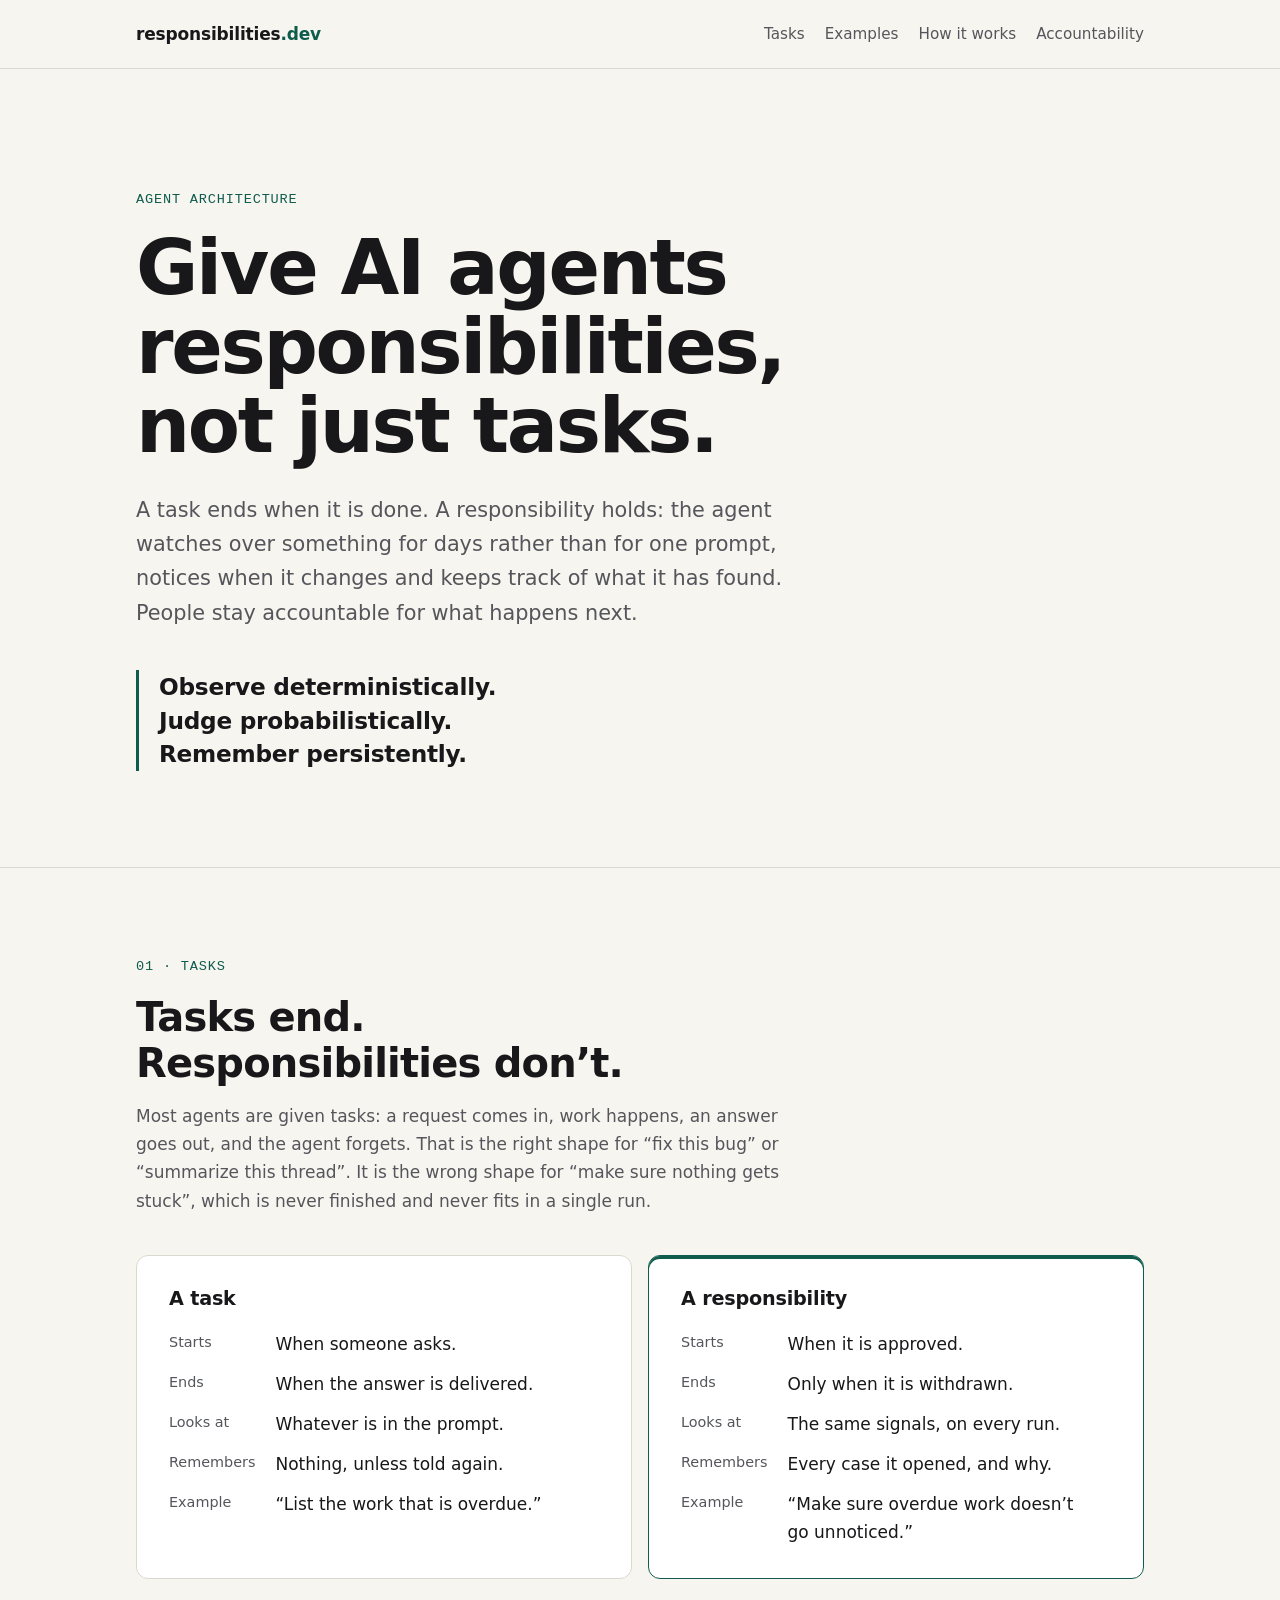
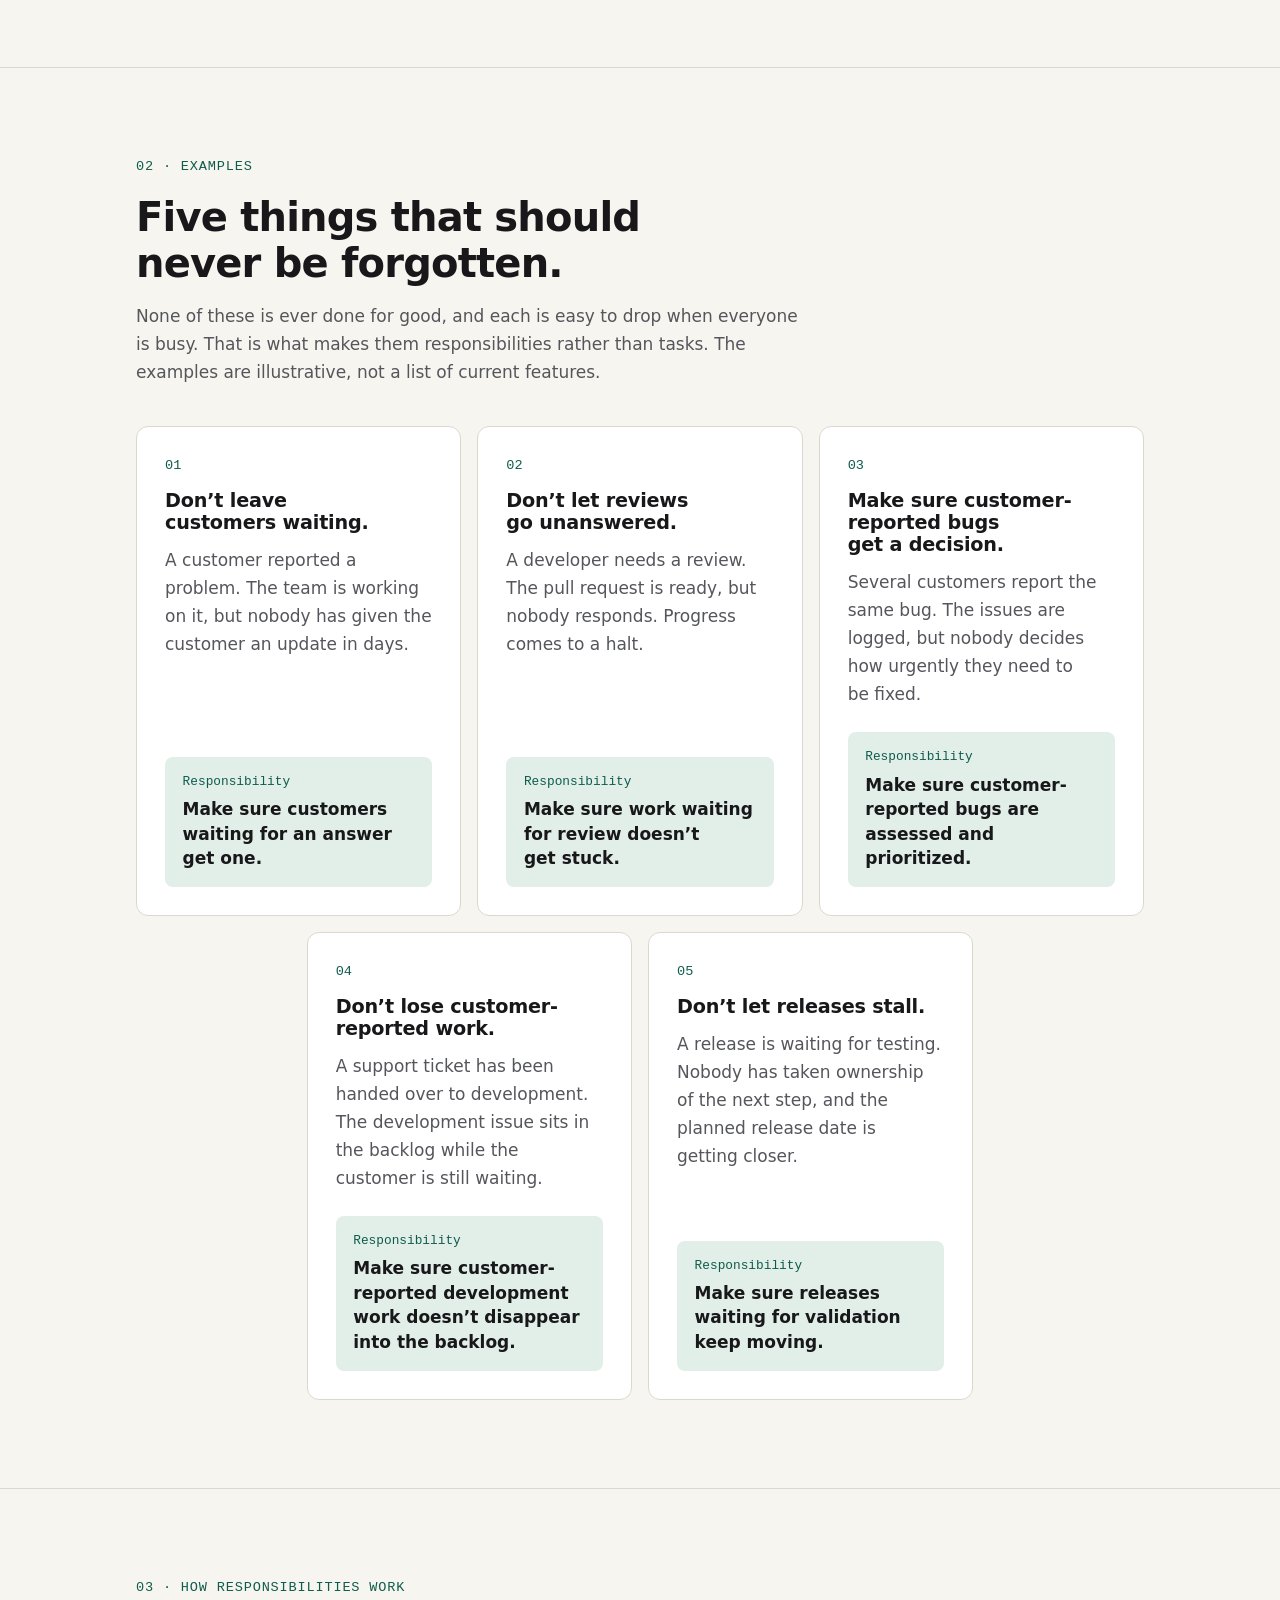
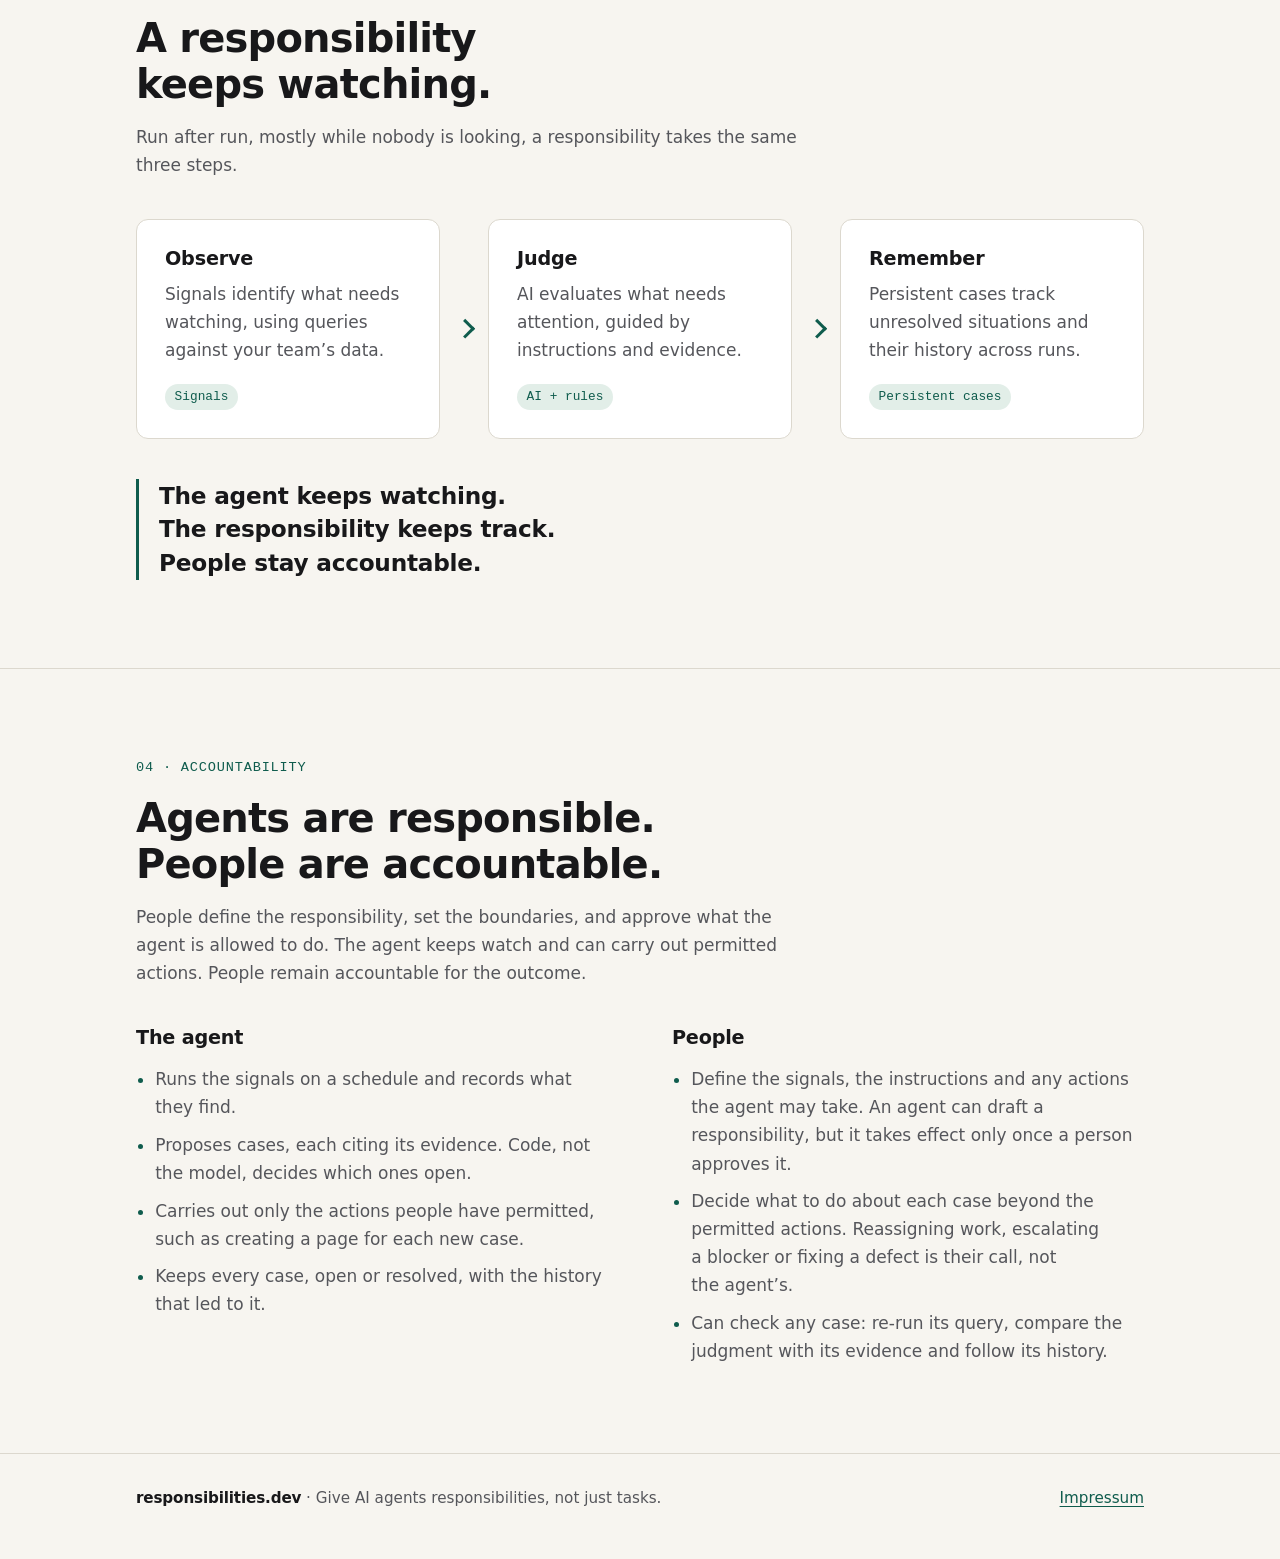
==== commit fcfcdb19: "Say what each step uses and what people approve, including actions Name the primitive behind Observe" ====
--- a/index.html
+++ b/index.html
@@ -54,7 +54,7 @@
         <div class="section-head">
           <p class="eyebrow">01 · Tasks</p>
           <h2 id="tasks-title">Tasks end. Responsibilities don’t.</h2>
-          <p>Most agents are given tasks: a request comes in, work happens, an answer goes out, and the agent forgets. That is the right shape for “fix this bug” or “summarise this thread”. It is the wrong shape for “make sure nothing gets stuck”, which is never finished and never fits in a single run.</p>
+          <p>Most agents are given tasks: a request comes in, work happens, an answer goes out, and the agent forgets. That is the right shape for “fix this bug” or “summarize this thread”. It is the wrong shape for “make sure nothing gets stuck”, which is never finished and never fits in a single run.</p>
         </div>
         <div class="compare">
           <article class="card">
@@ -64,17 +64,17 @@
               <dt>Ends</dt><dd>When the answer is delivered.</dd>
               <dt>Looks at</dt><dd>Whatever is in the prompt.</dd>
               <dt>Remembers</dt><dd>Nothing, unless told again.</dd>
-              <dt>Example</dt><dd>“Find the customers who are waiting for an answer.”</dd>
+              <dt>Example</dt><dd>“List the work that is overdue.”</dd>
             </dl>
           </article>
           <article class="card card-accent">
             <h3>A responsibility</h3>
             <dl>
-              <dt>Starts</dt><dd>When it is defined.</dd>
+              <dt>Starts</dt><dd>When it is approved.</dd>
               <dt>Ends</dt><dd>Only when it is withdrawn.</dd>
               <dt>Looks at</dt><dd>The same signals, on every run.</dd>
               <dt>Remembers</dt><dd>Every case it opened, and why.</dd>
-              <dt>Example</dt><dd>“Make sure customers waiting for an answer get one.”</dd>
+              <dt>Example</dt><dd>“Make sure overdue work doesn’t go unnoticed.”</dd>
             </dl>
           </article>
         </div>
@@ -86,7 +86,7 @@
         <div class="section-head">
           <p class="eyebrow">02 · Examples</p>
           <h2 id="examples-title">Five things that should never be forgotten.</h2>
-          <p>None of these is ever done for good, and each is easy to drop when everyone is busy. That is what makes them responsibilities rather than tasks. The examples are illustrative.</p>
+          <p>None of these is ever done for good, and each is easy to drop when everyone is busy. That is what makes them responsibilities rather than tasks. The examples are illustrative, not a list of current features.</p>
         </div>
         <ol class="examples" role="list">
           <li>
@@ -128,23 +128,24 @@
         <ol class="flow" role="list">
           <li>
             <h3>Observe</h3>
-            <p>Find what matters in the systems your team already uses.</p>
+            <p>Signals identify what needs watching, using queries against your team’s data.</p>
             <p class="tag">Signals</p>
           </li>
           <li>
             <h3>Judge</h3>
-            <p>Decide what genuinely needs attention, based on evidence and instructions.</p>
+            <p>AI evaluates what needs attention, guided by instructions and evidence.</p>
             <p class="tag">AI + rules</p>
           </li>
           <li>
             <h3>Remember</h3>
-            <p>Keep track of unresolved situations across days and agent runs.</p>
+            <p>Persistent cases track unresolved situations and their history across runs.</p>
             <p class="tag">Persistent cases</p>
           </li>
         </ol>
         <p class="motto">
-          <span>The agent does the work.</span>
-          <span>The responsibility makes sure it doesn’t get forgotten.</span>
+          <span>The agent keeps watching.</span>
+          <span>The responsibility keeps track.</span>
+          <span>People stay accountable.</span>
         </p>
       </div>
     </section>
@@ -154,7 +155,7 @@
         <div class="section-head">
           <p class="eyebrow">04 · Accountability</p>
           <h2 id="accountability-title">Agents are responsible. People are accountable.</h2>
-          <p>A responsibility makes an agent responsible for keeping watch: noticing, judging and remembering, run after run. Accountability for the outcome stays with people. They decide what the agent watches, and they decide what happens next.</p>
+          <p>People define the responsibility, set the boundaries, and approve what the agent is allowed to do. The agent keeps watch and can carry out permitted actions. People remain accountable for the outcome.</p>
         </div>
         <div class="columns">
           <div>
@@ -162,14 +163,15 @@
             <ul>
               <li>Runs the signals on a schedule and records what they find.</li>
               <li>Proposes cases, each citing its evidence. Code, not the model, decides which ones open.</li>
+              <li>Carries out only the actions people have permitted, such as creating a page for each new case.</li>
               <li>Keeps every case, open or resolved, with the history that led to it.</li>
             </ul>
           </div>
           <div>
             <h3>People</h3>
             <ul>
-              <li>Define the intent, the signals and the case instructions. An agent can draft a responsibility, but it takes effect only once a person approves it.</li>
-              <li>Decide what to do about each case. Reassigning work, escalating a blocker or fixing a defect is their call, not the agent’s.</li>
+              <li>Define the signals, the instructions and any actions the agent may take. An agent can draft a responsibility, but it takes effect only once a person approves it.</li>
+              <li>Decide what to do about each case beyond the permitted actions. Reassigning work, escalating a blocker or fixing a defect is their call, not the agent’s.</li>
               <li>Can check any case: re-run its query, compare the judgment with its evidence and follow its history.</li>
             </ul>
           </div>
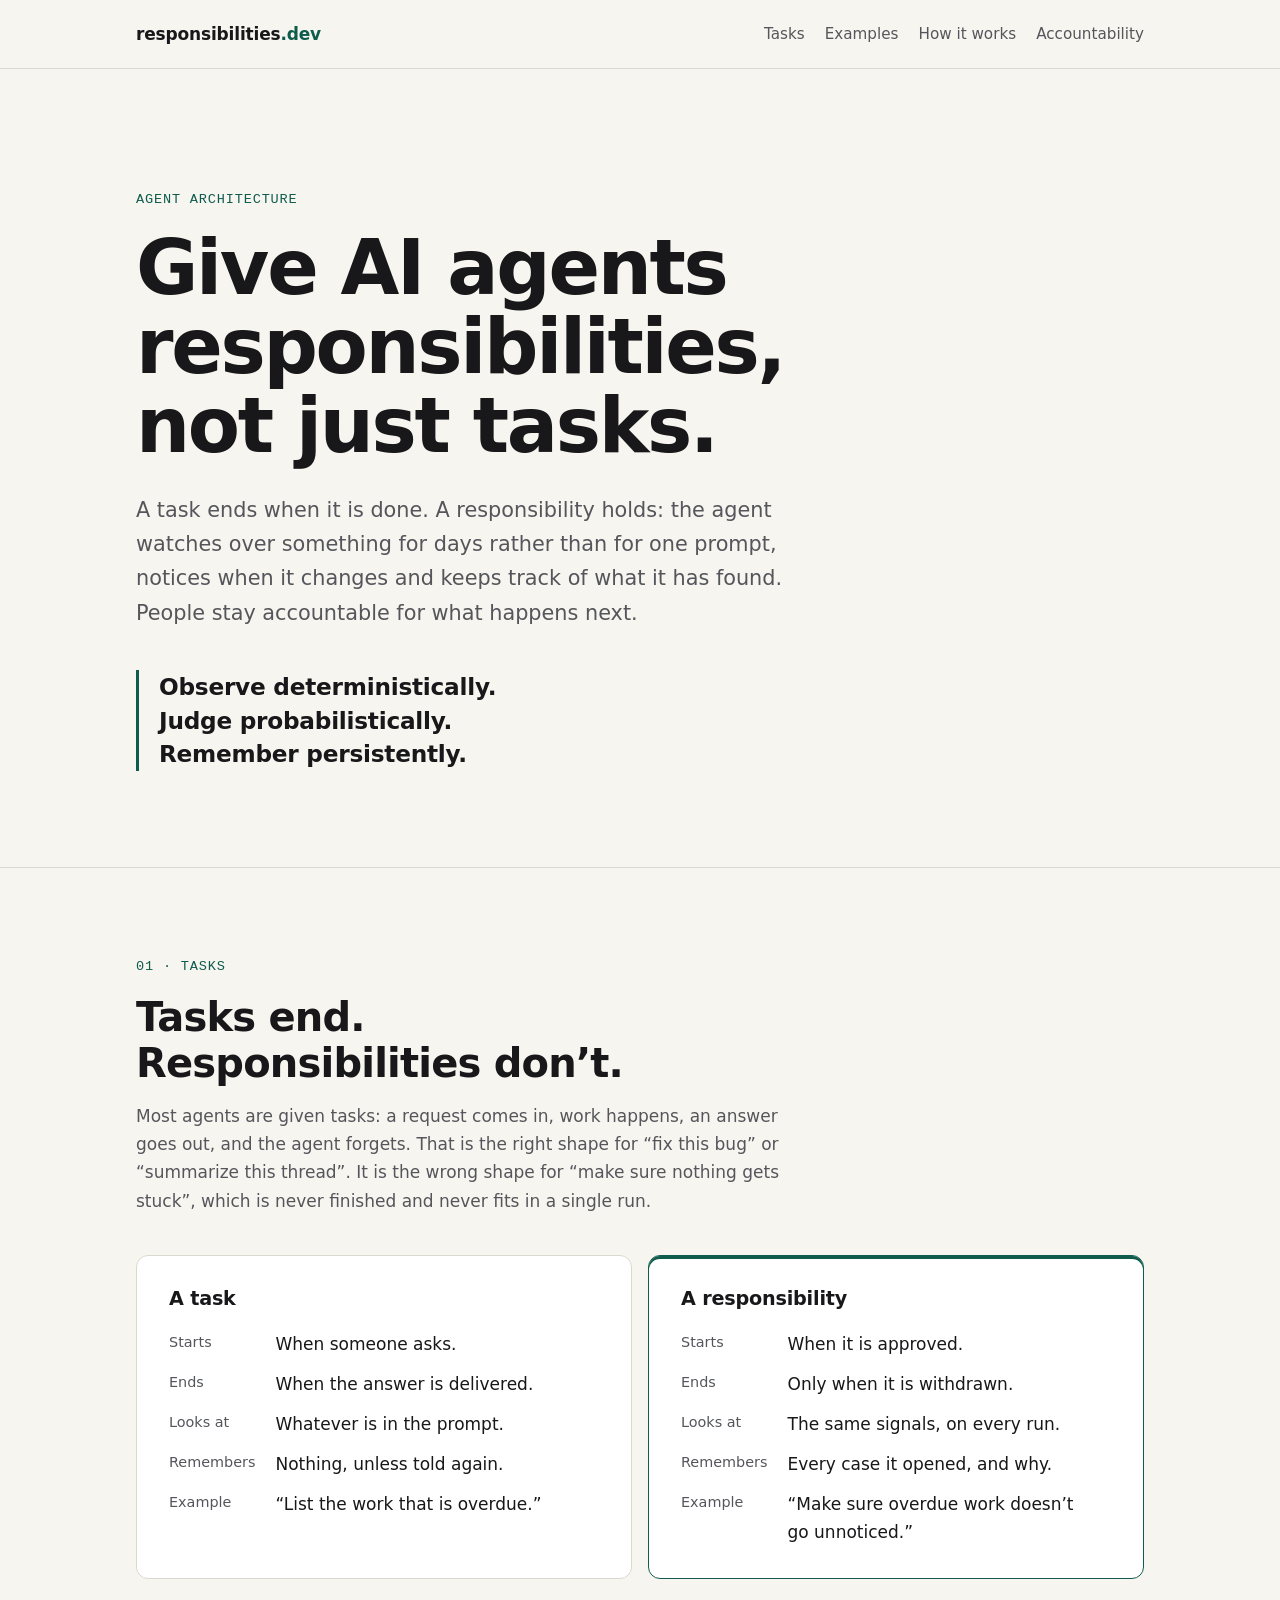
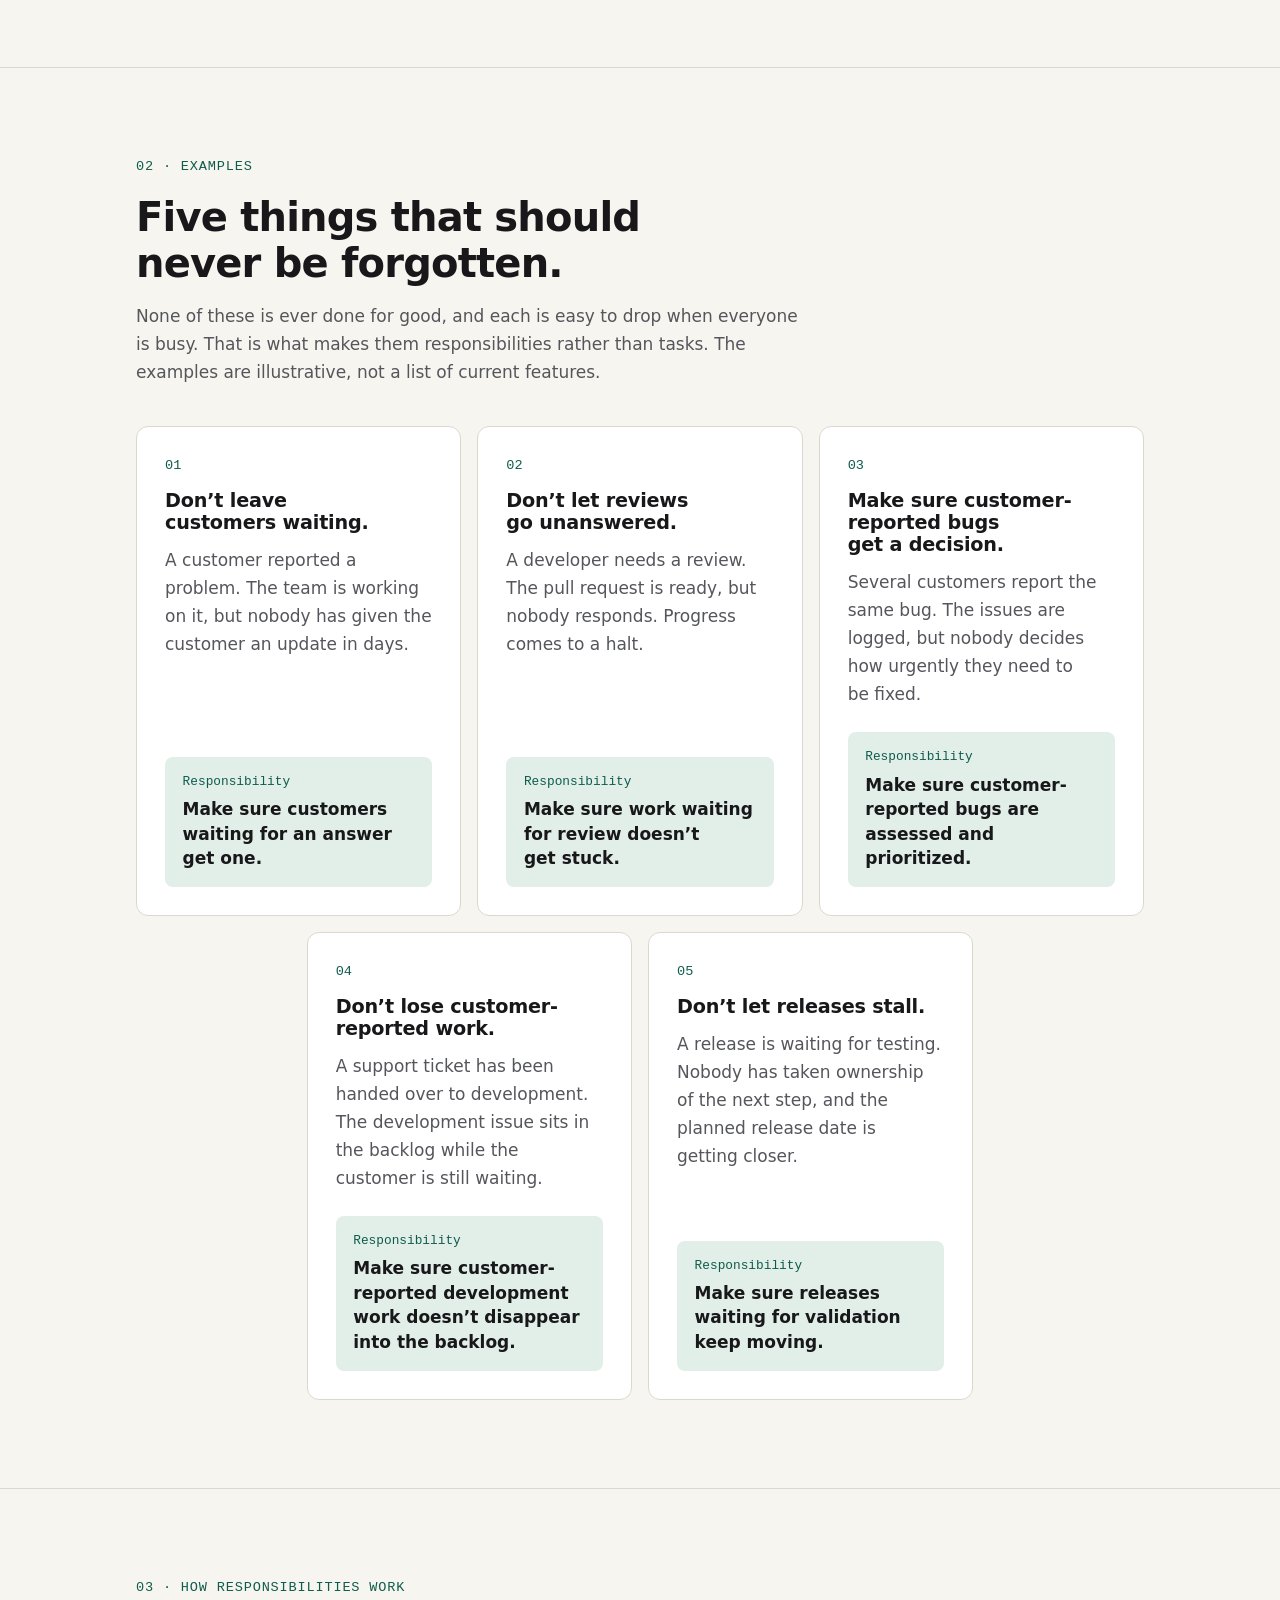
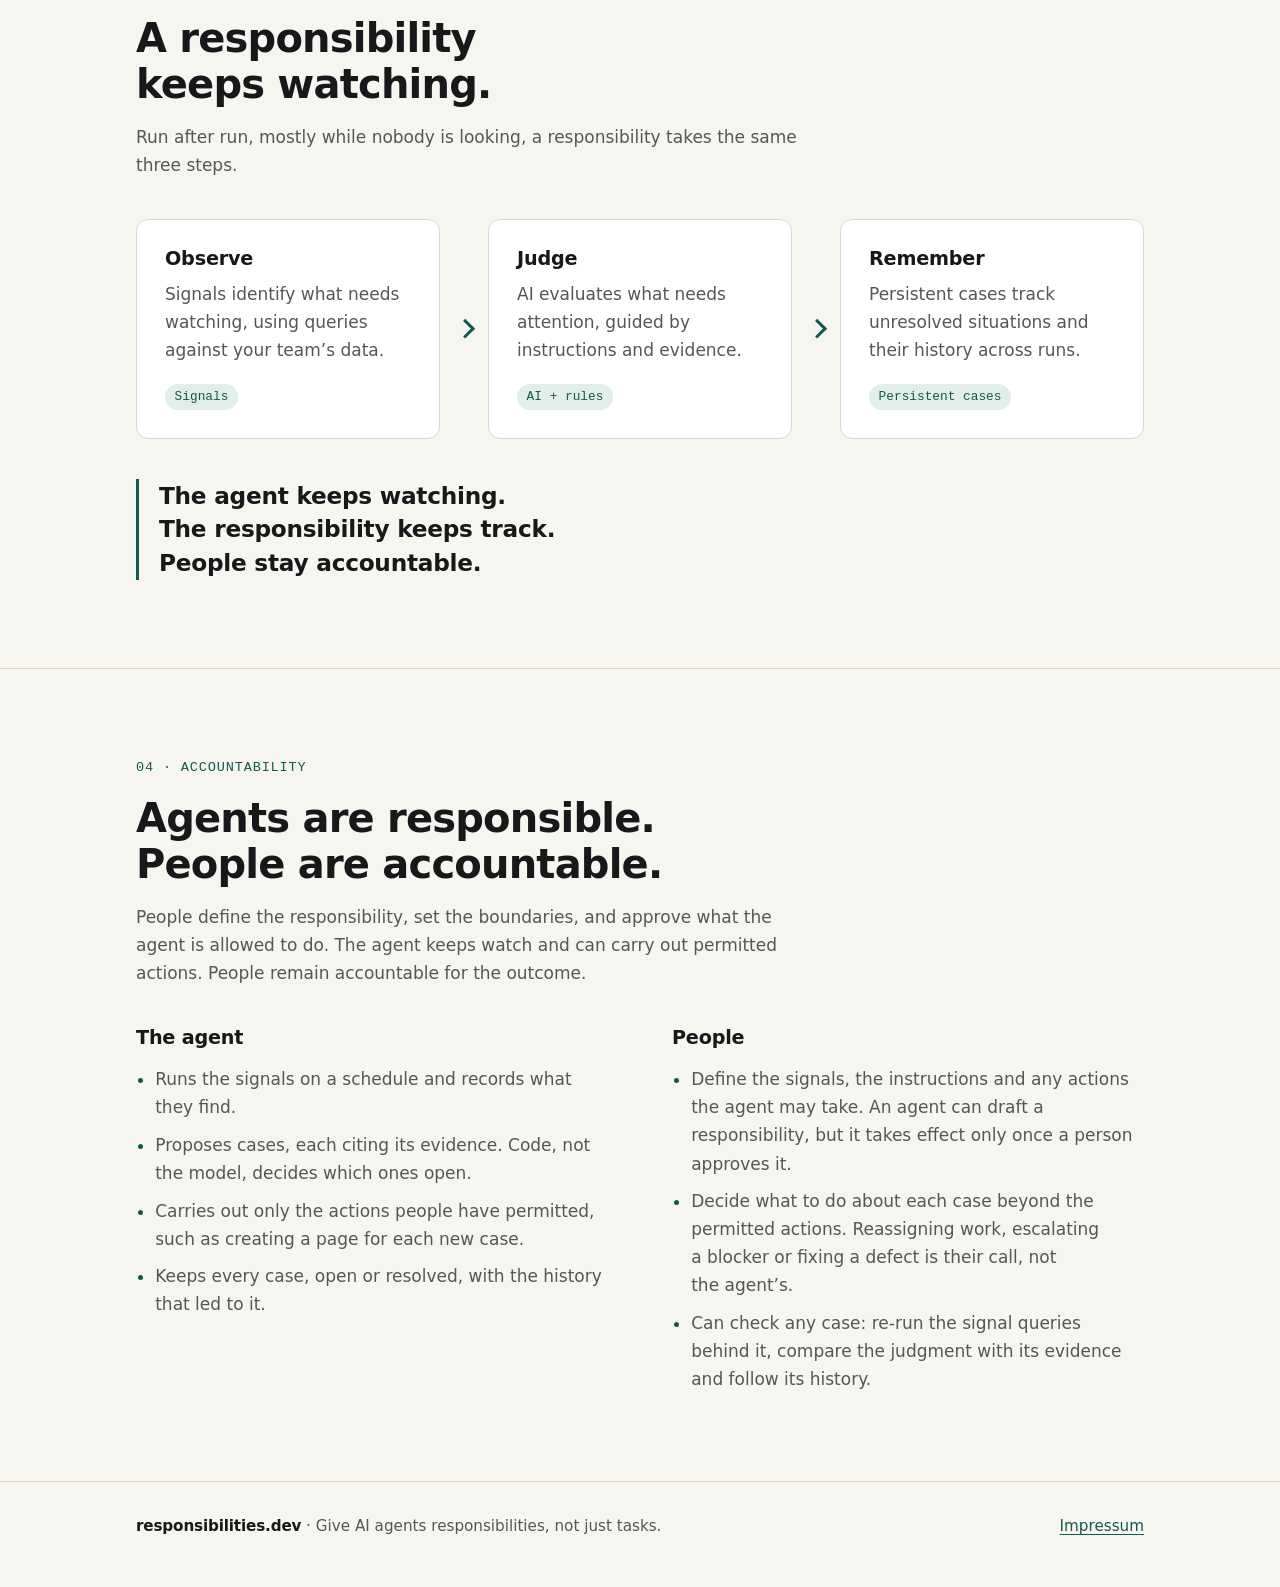
==== commit 7098230b: "Call the model's output judgment and point checks at signal queries The meta description called the " ====
--- a/index.html
+++ b/index.html
@@ -4,7 +4,7 @@
   <meta charset="utf-8">
   <meta name="viewport" content="width=device-width, initial-scale=1">
   <title>Give AI agents responsibilities, not just tasks · responsibilities.dev</title>
-  <meta name="description" content="An architecture for AI agents with ongoing responsibilities: deterministic signals, probabilistic case instructions, persistent cases and people who stay accountable.">
+  <meta name="description" content="An architecture for AI agents with ongoing responsibilities: deterministic signals, probabilistic judgment guided by instructions, persistent cases and people who stay accountable.">
   <link rel="canonical" href="https://responsibilities.dev/">
   <meta name="color-scheme" content="light dark">
   <meta name="theme-color" content="#f7f5f0" media="(prefers-color-scheme: light)">
@@ -172,7 +172,7 @@
             <ul>
               <li>Define the signals, the instructions and any actions the agent may take. An agent can draft a responsibility, but it takes effect only once a person approves it.</li>
               <li>Decide what to do about each case beyond the permitted actions. Reassigning work, escalating a blocker or fixing a defect is their call, not the agent’s.</li>
-              <li>Can check any case: re-run its query, compare the judgment with its evidence and follow its history.</li>
+              <li>Can check any case: re-run the signal queries behind it, compare the judgment with its evidence and follow its history.</li>
             </ul>
           </div>
         </div>
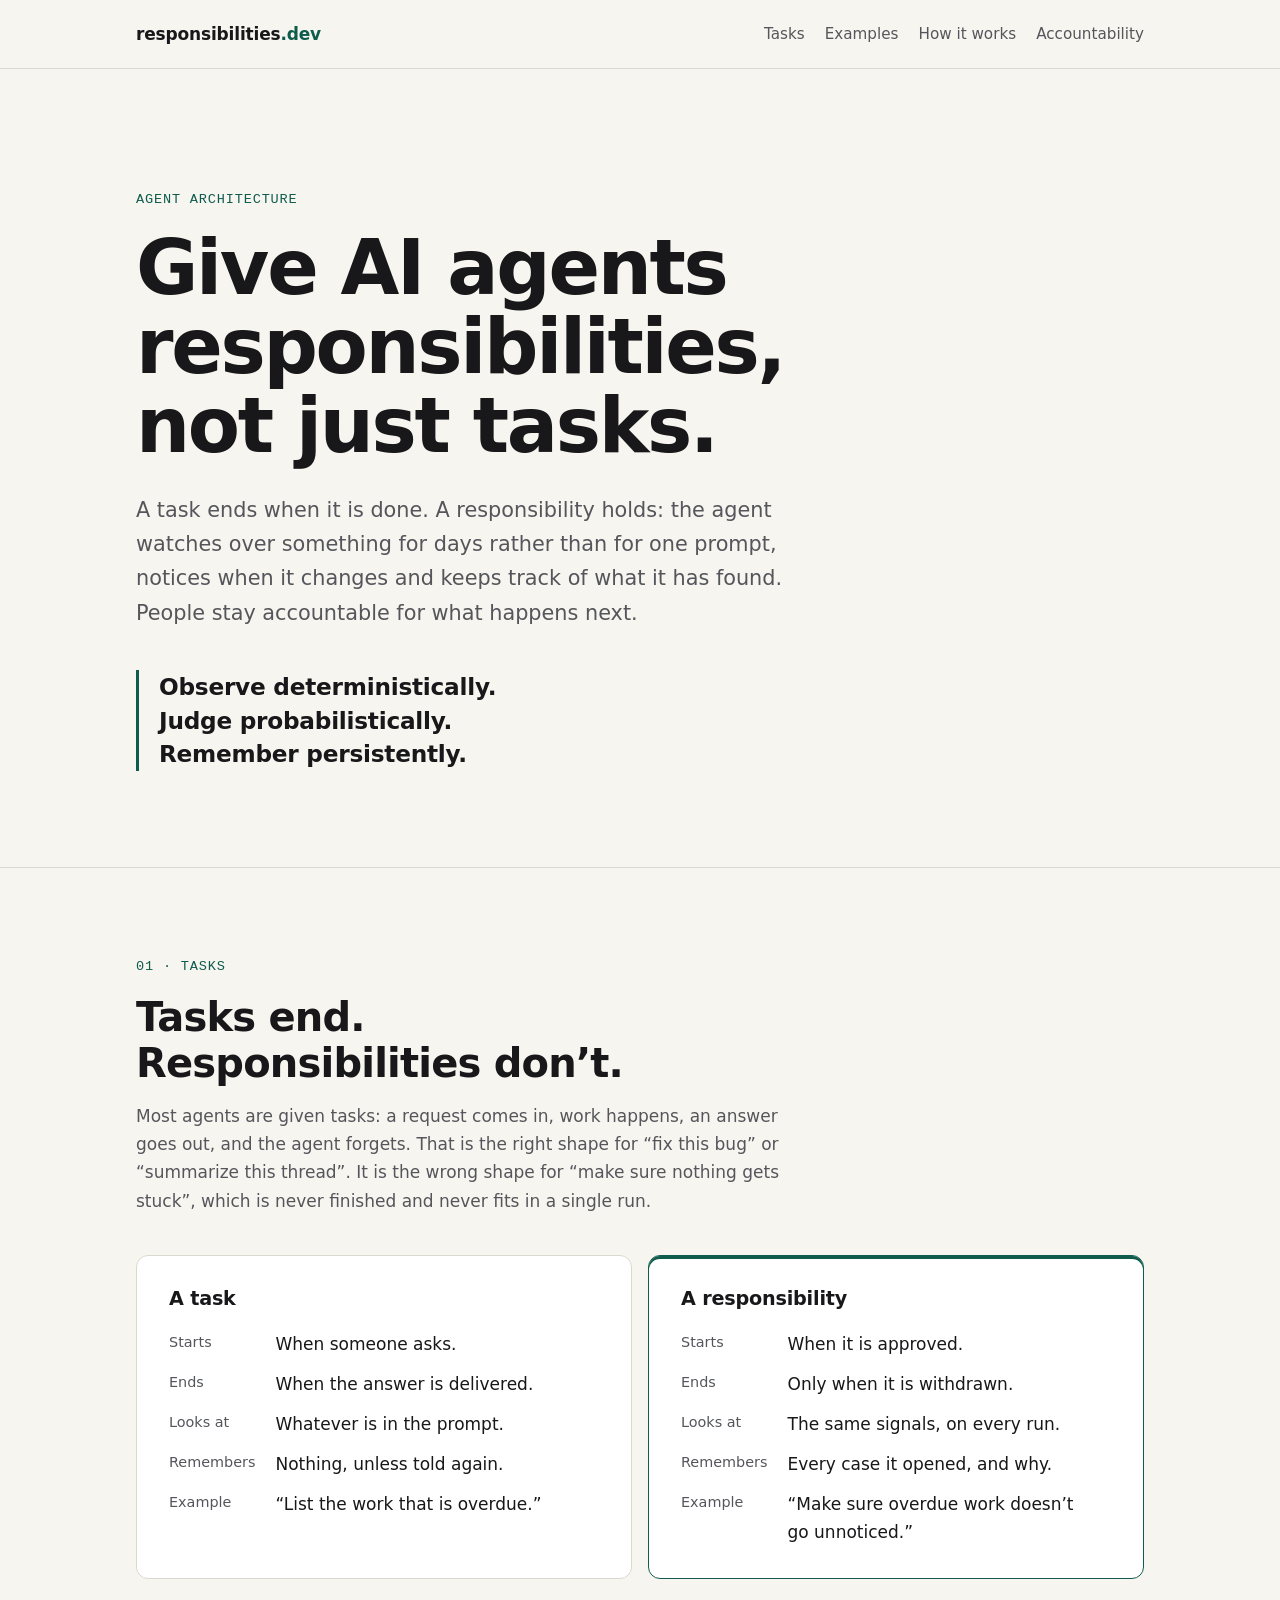
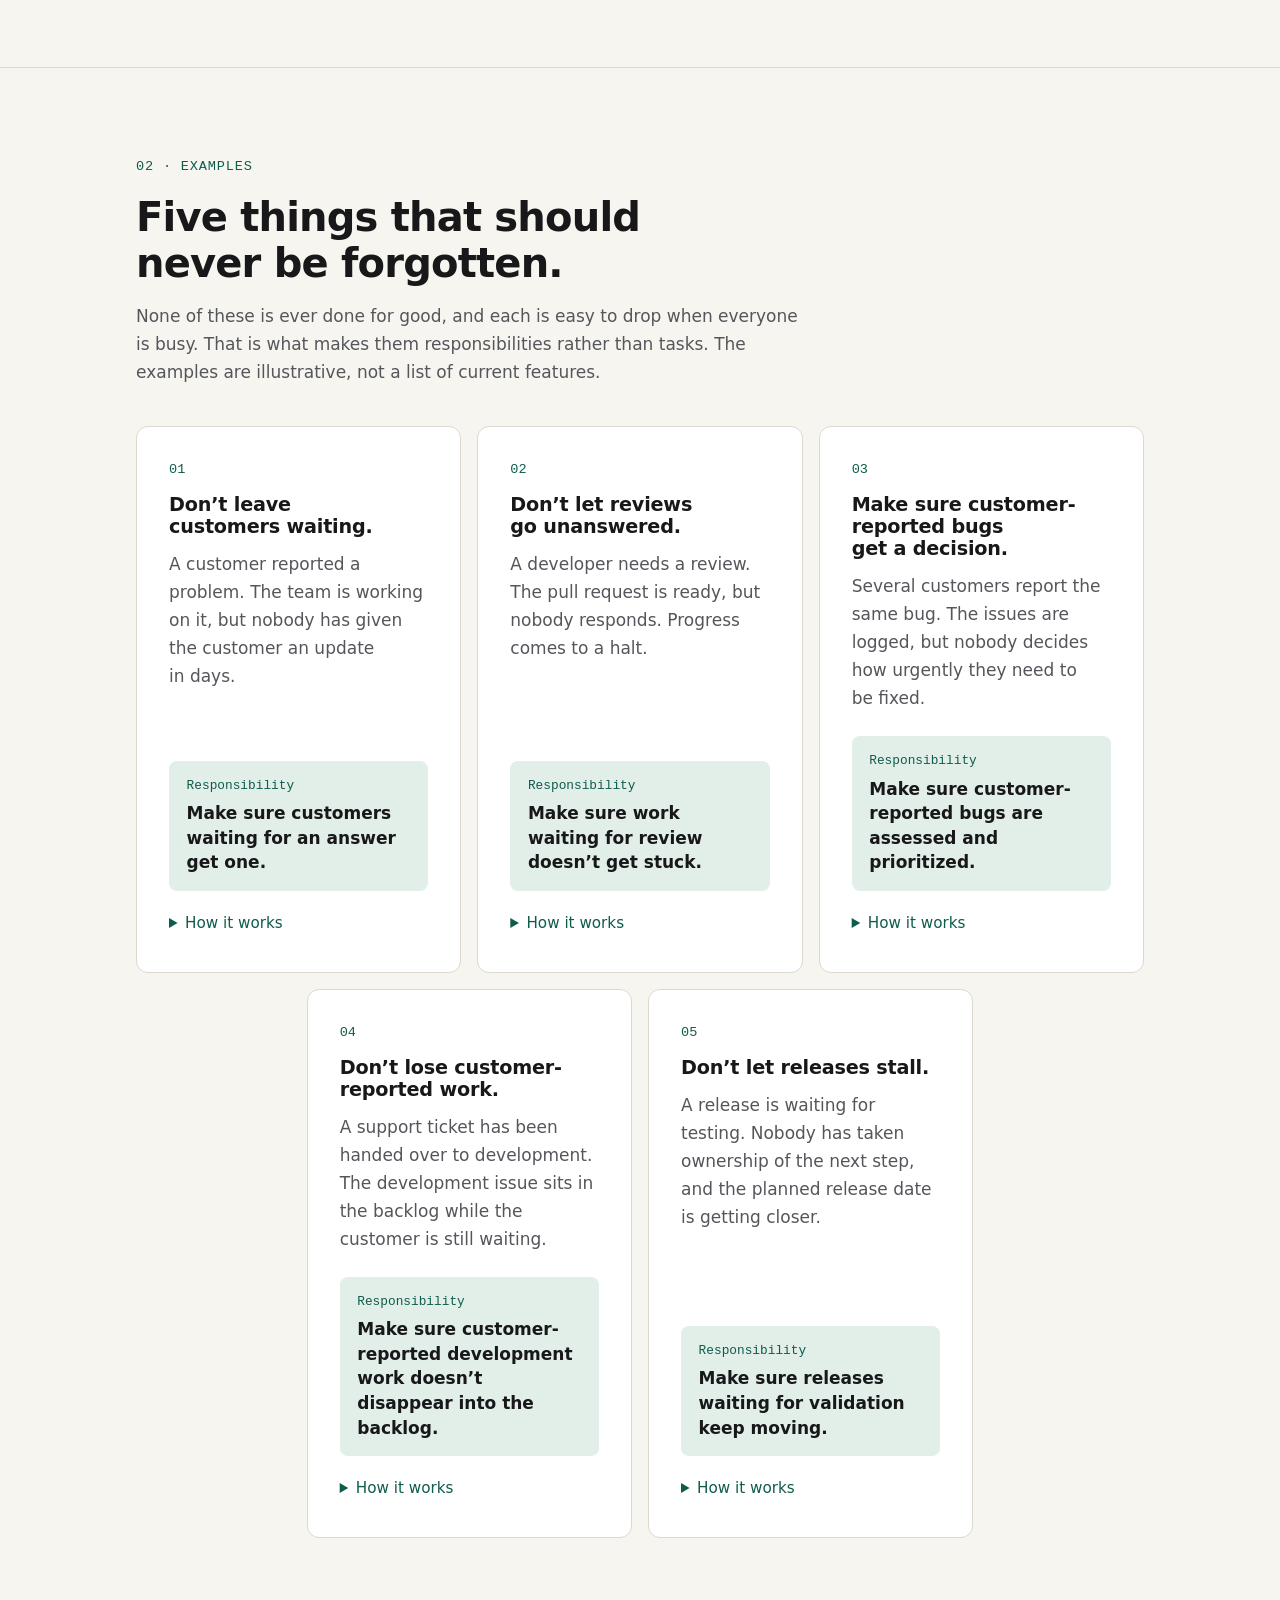
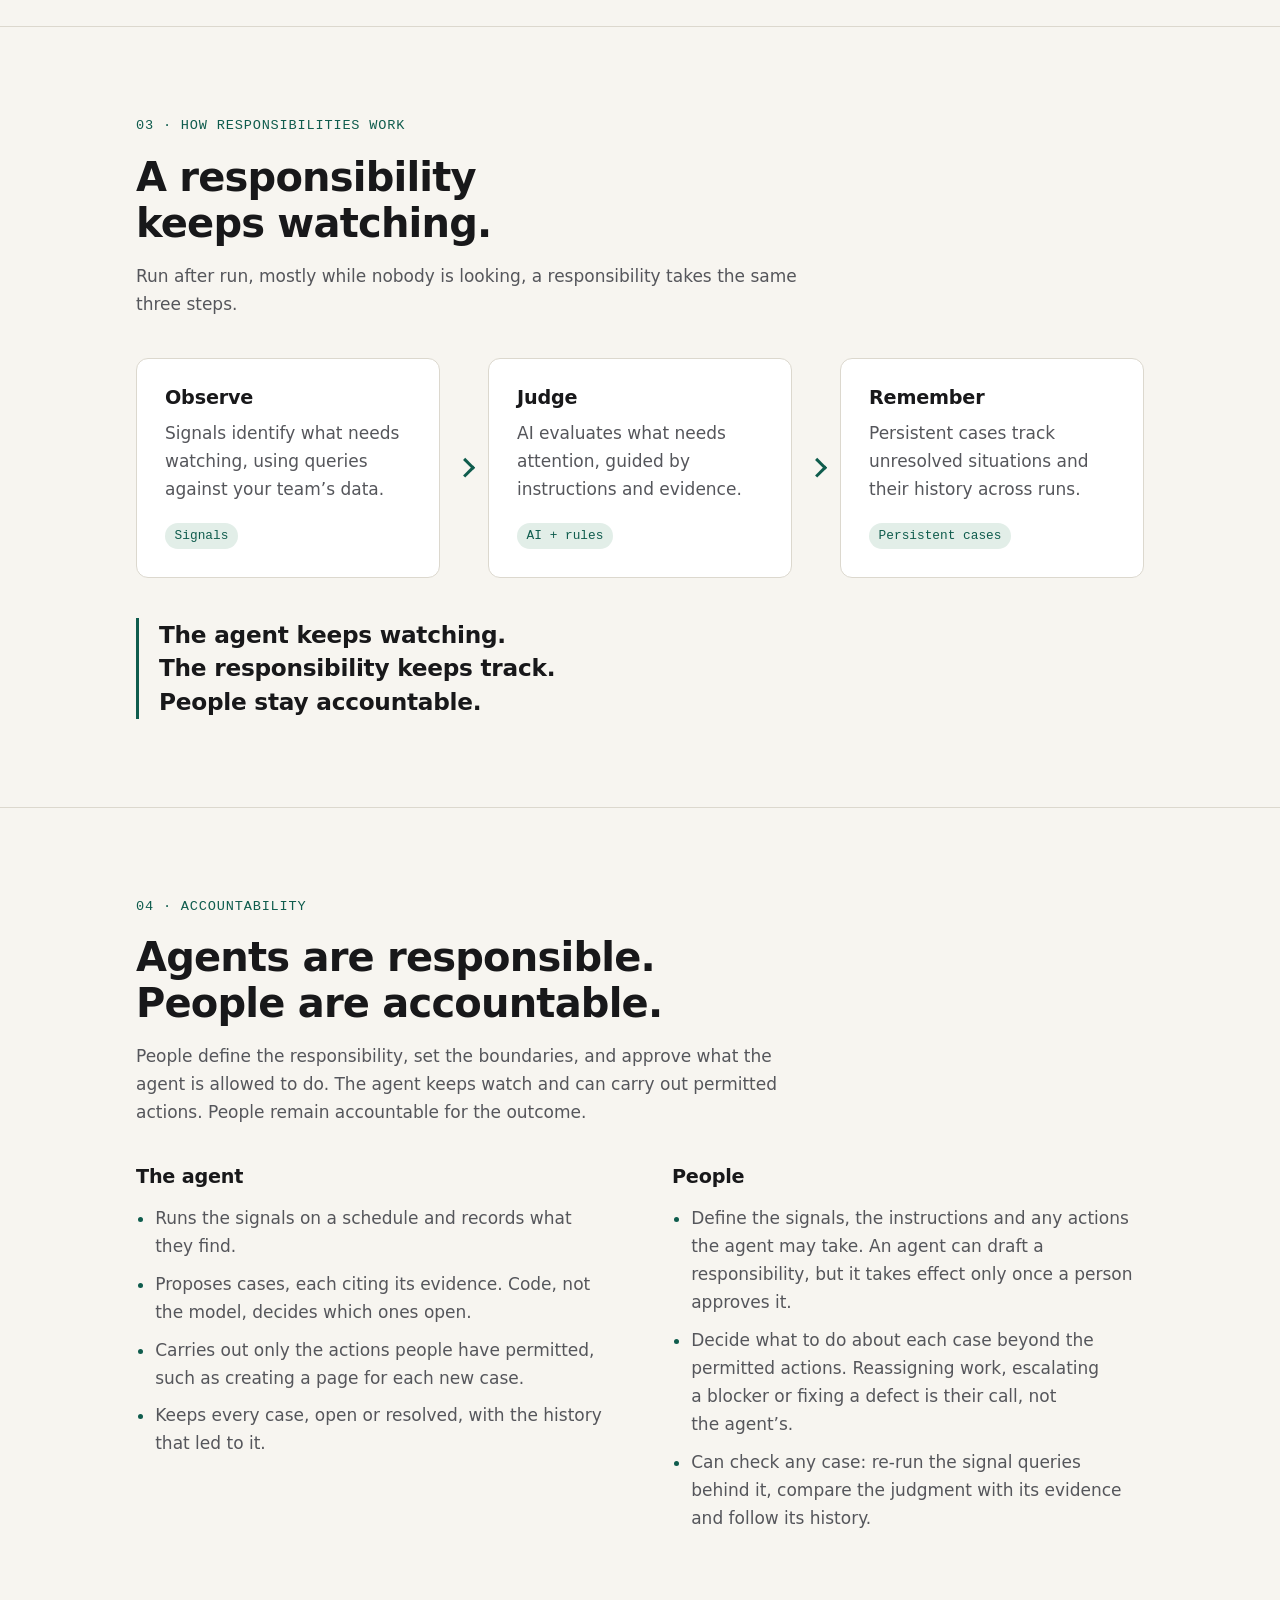
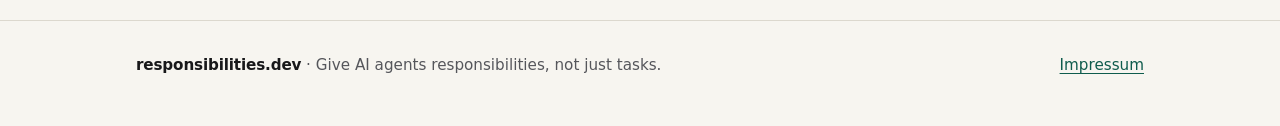
==== commit 350de217: "Show the examples as cards with a How it works disclosure The examples rendered as a plain numbered " ====
--- a/index.html
+++ b/index.html
@@ -16,7 +16,7 @@
   <meta property="og:description" content="Observe deterministically. Judge probabilistically. Remember persistently. An architecture for AI agents whose work never finishes.">
   <meta name="twitter:card" content="summary">
   <link rel="icon" href="favicon.svg" type="image/svg+xml">
-  <link rel="stylesheet" href="styles.css">
+  <link rel="stylesheet" href="styles.css?v=ed3bcede">
 </head>
 <body>
   <a class="skip-link" href="#main">Skip to content</a>
@@ -89,30 +89,85 @@
           <p>None of these is ever done for good, and each is easy to drop when everyone is busy. That is what makes them responsibilities rather than tasks. The examples are illustrative, not a list of current features.</p>
         </div>
         <ol class="examples" role="list">
-          <li>
+          <li class="card">
             <h3>Don’t leave customers waiting.</h3>
             <p>A customer reported a problem. The team is working on it, but nobody has given the customer an update in days.</p>
             <p class="responsibility"><span>Responsibility</span> Make sure customers waiting for an answer get one.</p>
-          </li>
-          <li>
+            <details>
+              <summary>How it works</summary>
+              <dl>
+                <dt>Signal</dt>
+                <dd>Customer support issues waiting for a response.</dd>
+                <dt>Instructions</dt>
+                <dd>Identify customers who haven’t received an update in several days and explain why follow-up is needed.</dd>
+                <dt>Case</dt>
+                <dd>Customer waiting for an update on a support issue.</dd>
+              </dl>
+            </details>
+          </li>
+          <li class="card">
             <h3>Don’t let reviews go unanswered.</h3>
             <p>A developer needs a review. The pull request is ready, but nobody responds. Progress comes to a halt.</p>
             <p class="responsibility"><span>Responsibility</span> Make sure work waiting for review doesn’t get stuck.</p>
-          </li>
-          <li>
+            <details>
+              <summary>How it works</summary>
+              <dl>
+                <dt>Signal</dt>
+                <dd>Work items waiting for review.</dd>
+                <dt>Instructions</dt>
+                <dd>Identify reviews that have had no response for several days and explain why they need attention.</dd>
+                <dt>Case</dt>
+                <dd>Work item waiting for a review.</dd>
+              </dl>
+            </details>
+          </li>
+          <li class="card">
             <h3>Make sure customer-reported bugs get a decision.</h3>
             <p>Several customers report the same bug. The issues are logged, but nobody decides how urgently they need to be fixed.</p>
             <p class="responsibility"><span>Responsibility</span> Make sure customer-reported bugs are assessed and prioritized.</p>
-          </li>
-          <li>
+            <details>
+              <summary>How it works</summary>
+              <dl>
+                <dt>Signal</dt>
+                <dd>Customer-reported bugs that have no priority yet.</dd>
+                <dt>Instructions</dt>
+                <dd>Identify bugs that have waited several days for a priority and explain why a decision is needed.</dd>
+                <dt>Case</dt>
+                <dd>Customer-reported bug waiting for a priority decision.</dd>
+              </dl>
+            </details>
+          </li>
+          <li class="card">
             <h3>Don’t lose customer-reported work.</h3>
             <p>A support ticket has been handed over to development. The development issue sits in the backlog while the customer is still waiting.</p>
             <p class="responsibility"><span>Responsibility</span> Make sure customer-reported development work doesn’t disappear into the backlog.</p>
-          </li>
-          <li>
+            <details>
+              <summary>How it works</summary>
+              <dl>
+                <dt>Signal</dt>
+                <dd>Development issues marked as customer-reported that are still in the backlog.</dd>
+                <dt>Instructions</dt>
+                <dd>Identify customer-reported issues that have sat in the backlog for several days and explain why they need to be scheduled.</dd>
+                <dt>Case</dt>
+                <dd>Customer-reported issue waiting in the backlog.</dd>
+              </dl>
+            </details>
+          </li>
+          <li class="card">
             <h3>Don’t let releases stall.</h3>
             <p>A release is waiting for testing. Nobody has taken ownership of the next step, and the planned release date is getting closer.</p>
             <p class="responsibility"><span>Responsibility</span> Make sure releases waiting for validation keep moving.</p>
+            <details>
+              <summary>How it works</summary>
+              <dl>
+                <dt>Signal</dt>
+                <dd>Work planned for the next release that is waiting for testing.</dd>
+                <dt>Instructions</dt>
+                <dd>Identify release work that has waited several days for testing and explain why it needs to move.</dd>
+                <dt>Case</dt>
+                <dd>Release work waiting for testing.</dd>
+              </dl>
+            </details>
           </li>
         </ol>
       </div>
--- a/styles.css
+++ b/styles.css
@@ -281,7 +281,7 @@
   margin: 0;
 }
 
-/* Examples: five equal cards, three over two with the second row centred */
+/* Examples: five equal cards (.card), three over two with the second row centered */
 
 .examples {
   display: grid;
@@ -293,14 +293,10 @@
   counter-reset: example;
 }
 
-.examples li {
+.examples > li {
   grid-column: span 2;
   display: flex;
   flex-direction: column;
-  padding: clamp(1.25rem, 2.5vw, 1.75rem);
-  background: var(--surface);
-  border: 1px solid var(--line);
-  border-radius: var(--radius);
   counter-increment: example;
 }
 
@@ -344,6 +340,38 @@
   font-family: var(--mono);
   font-size: 0.8rem;
   font-weight: 400;
+}
+
+/* "How it works": closed by default, so the five cards stay easy to scan. */
+.examples details {
+  margin-top: 1rem;
+  font-size: 0.95rem;
+}
+
+.examples summary {
+  width: fit-content;
+  padding-block: 0.25rem;
+  color: var(--accent);
+  cursor: pointer;
+}
+
+.examples details dl {
+  display: block;
+  margin: 0.5rem 0 0;
+}
+
+.examples details dt {
+  padding-top: 0;
+  font-family: var(--mono);
+  font-size: 0.8rem;
+}
+
+.examples details dd {
+  margin: 0.15rem 0 0;
+}
+
+.examples details dd + dt {
+  margin-top: 0.75rem;
 }
 
 @media (max-width: 60rem) {
